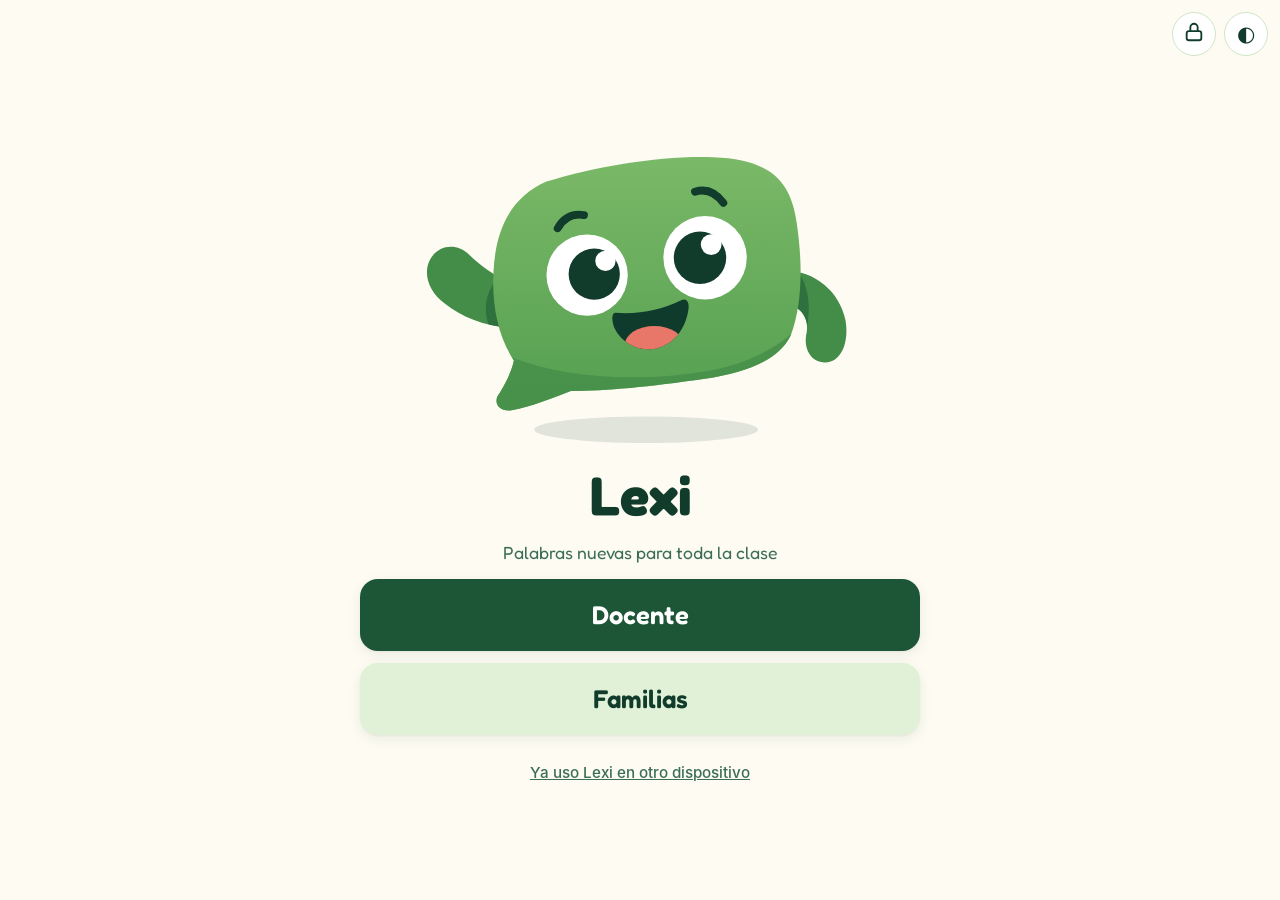
==== index.html @ 1eb3067a "Fichas de las semanas 23 y 24 de 1.º y sus peticiones de imágenes Co-Authored-By: Claude Opus 5.5 <n" ====
<!DOCTYPE html>
<html lang="es" data-theme="light">
<head>
<meta charset="utf-8">
<meta name="viewport" content="width=device-width, initial-scale=1, viewport-fit=cover">
<title>Lexi: vocabulario</title>
<meta name="description" content="Palabras nuevas para la clase, con Lexi.">
<meta name="theme-color" content="#FDFBF2">
<link rel="manifest" href="manifest.webmanifest">
<meta name="mobile-web-app-capable" content="yes">
<meta name="apple-mobile-web-app-capable" content="yes">
<link rel="icon" href="icons/favicon-48.png">
<link rel="apple-touch-icon" href="icons/apple-touch-icon.png">
<style>@font-face{font-family:'Fredoka';src:url(fonts/fredoka.woff) format('woff');font-weight:400 700;font-display:swap}
@font-face{font-family:'Fredoka';src:url(fonts/fredoka-ext.woff) format('woff');font-weight:400 600;font-display:swap;unicode-range:U+0131,U+0152-0153,U+2122,U+2212}
@font-face{font-family:'Inter';src:url(fonts/inter-400.woff) format('woff');font-weight:400;font-display:swap}
@font-face{font-family:'Inter';src:url(fonts/inter-500.woff) format('woff');font-weight:500;font-display:swap}
@font-face{font-family:'Inter';src:url(fonts/inter-600.woff) format('woff');font-weight:600 700;font-display:swap}

/* ================= Colores: ÚNICO sitio (verdes de Lexi, diseño de Iván 17-11-2026) ================= */
:root{
  --bg:#FDFBF2;--card:#fff;--soft:#E1F1D7;--bd:#CFE5C6;--bd2:#B3D4A8;--tx:#113C2C;--mu:#3C6E55;
  --ac:#1D5637;--acx:#16472D;--acs:#D3EBC8;--aci:#1D5637;--on:#fff;--hero1:#1D5637;--hero2:#2E7A47;--onhero:#fff;
  --ok:#15803D;--okbg:#DCFCE7;--no:#DC2626;--nobg:#FEE2E2;
  --md:linear-gradient(135deg,#7C3AED,#14B8A6);
  --fd:'Fredoka',system-ui,sans-serif;--fi:'Inter',system-ui,-apple-system,'Segoe UI',Roboto,sans-serif;
  --sh:0 1px 2px rgba(17,60,44,.05),0 4px 14px rgba(17,60,44,.07);
  --lexi-sombra:rgba(26,50,35,.14);
  --m0:#57A052;--m1:#67AD5A;--m2:#7AB968;--m3:#2A693B;--mbr:#438D49;--mojo:#113C2C;--mboca:#0F3B2C;--mlengua:#E8776A;
  --lx-hoja:#5FA757;--lx-prof:#1D5637;--lx-claro:#A9D69A;--lx-flor:#E8776A;--lx-tinta:#113C2C;--lx-blanco:#fff;
  --jar-cielo1:#BFE3F0;--jar-cielo2:#EAF6EF;--jar-sol:#F6C453;--jar-nube:#fff;--jar-col1:#A8D58B;--jar-col2:#86C46B;--jar-pasto:#6FB35A;--jar-pastilla:rgba(255,255,255,.9);--jar-pastilla-tx:#113C2C;
}
:root[data-theme="dark"]{
  --bg:#0F1E16;--card:#172A1F;--soft:#21382A;--bd:#2C4736;--bd2:#3D5F49;--tx:#E6F4E4;--mu:#A3C4AD;
  --ac:#8FCB80;--acx:#73B762;--acs:rgba(115,183,98,.22);--aci:#A9D69A;--on:#0F2A1D;--hero1:#8FCB80;--hero2:#A9D69A;--onhero:#0F2A1D;
  --ok:#4ADE80;--okbg:rgba(74,222,128,.15);--no:#F87171;--nobg:rgba(248,113,113,.15);
  --sh:0 1px 2px rgba(0,0,0,.3),0 4px 14px rgba(0,0,0,.3);
  --lexi-sombra:rgba(0,0,0,.35);
  --lx-prof:#4E9E55;--lx-tinta:#A9D69A;
  --jar-cielo1:#0B1A2C;--jar-cielo2:#173A33;--jar-sol:#E6F4E4;--jar-nube:rgba(255,255,255,.1);--jar-col1:#2B5A3C;--jar-col2:#24503A;--jar-pasto:#1B3F2C;--jar-pastilla:rgba(15,30,22,.82);--jar-pastilla-tx:#E6F4E4;
}

*{box-sizing:border-box}
html,body{margin:0;min-height:100%;background:var(--bg);color:var(--tx)}
body{font-family:var(--fi);-webkit-text-size-adjust:100%}
.infantil{font-family:var(--fd)}
#app{min-height:100vh;min-height:100dvh;display:flex;flex-direction:column;align-items:center;gap:18px;padding:72px 20px 28px}
.inicio,.pantalla{margin-block:auto}
.inicio{width:100%;max-width:560px;display:flex;flex-direction:column;align-items:center;gap:16px;text-align:center}
.inicio h1{font:700 clamp(2.2rem,8vw,3.4rem)/1.1 var(--fd);margin:0}
.inicio p{margin:0;color:var(--mu);font-size:1.1rem}
.btn{min-height:56px;min-width:44px;padding:12px 28px;border:0;border-radius:18px;background:var(--ac);color:var(--on);font:600 1.3rem var(--fd);cursor:pointer;box-shadow:var(--sh)}
.btn:active{background:var(--acx)}
.btn.sec{background:var(--soft);color:var(--tx)}
.top{position:fixed;top:12px;left:12px;right:12px;display:flex;justify-content:space-between;pointer-events:none;z-index:5}
.top .tema{pointer-events:auto}
.tema{min-width:44px;min-height:44px;border-radius:50%;border:1px solid var(--bd);background:var(--card);color:var(--tx);font-size:1.3rem;cursor:pointer}
:focus-visible{outline:3px solid var(--aci);outline-offset:2px}

.escala{display:block;width:100%;height:auto}
.escala-fila{display:grid;grid-template-columns:repeat(4,minmax(0,1fr));gap:10px;align-items:end;width:100%;max-width:520px}
.escala-fila{margin:10px auto 18px}
.escala-fila figure{margin:0;min-width:0;text-align:center}
.escala-fila figure .escala{max-width:120px;margin:0 auto}
.escala-fila figcaption{font:500 clamp(.8rem,2.6vw,1.1rem)/1.15 var(--fd);margin-top:6px;overflow-wrap:anywhere}

.opciones{display:grid;gap:12px;width:100%}
.btn.grande{width:100%;min-height:72px;font-size:1.6rem}
.pantalla{width:100%;max-width:560px;display:flex;flex-direction:column;gap:14px;text-align:center}
.h-pant{font:700 clamp(1.8rem,6vw,2.6rem)/1.1 var(--fd);margin:0}
.h-sec{font:600 1.3rem var(--fd);margin:0}
.mu{color:var(--mu);margin:0}.pq{font-size:.95rem}
.quien{display:grid;gap:10px}
.qa{display:flex;align-items:center;gap:12px;width:100%;min-height:64px;padding:10px 16px;border-radius:18px;border:2px solid var(--bd);background:var(--card);color:var(--tx);font:600 1.3rem var(--fd);text-align:left;cursor:pointer}
.qa.on{border-color:var(--aci)}
.av{display:inline-grid;place-items:center;width:44px;height:44px;border-radius:50%;font-size:1.6rem;flex:none}
.casa-cab{display:flex;align-items:center;justify-content:center;gap:12px}
.nuevo{display:flex;flex-direction:column;gap:12px;padding:16px;border-radius:18px;background:var(--card);border:1px solid var(--bd);box-shadow:var(--sh)}
.campo{width:100%;min-height:56px;padding:10px 16px;border-radius:14px;border:2px solid var(--bd2);background:var(--bg);color:var(--tx);font:500 1.2rem var(--fd)}
.animales{display:grid;grid-template-columns:repeat(auto-fill,minmax(52px,1fr));gap:8px}
.animales button{min-height:52px;border-radius:14px;border:0;font-size:1.8rem;cursor:pointer}
.animales button.on{outline:4px solid var(--tx);outline-offset:1px}
.error{color:var(--no);font:500 1rem var(--fi);margin:0;min-height:1.2em}

.dcha{display:flex;gap:8px;pointer-events:none}.dcha .tema{pointer-events:auto}
.pill-md{pointer-events:auto;display:inline-flex;align-items:center;gap:8px;min-height:44px;padding:8px 18px;border-radius:22px;background:var(--md);color:#fff;font:600 1.05rem var(--fd);border:0}
.pill-md.salir{cursor:pointer}
.toast{position:fixed;left:50%;bottom:24px;transform:translateX(-50%);background:var(--tx);color:var(--bg);padding:12px 20px;border-radius:14px;font:500 1rem var(--fi);z-index:20;box-shadow:var(--sh)}
.tutor{font-family:var(--fi);text-align:left}
.h-t{font:600 1.7rem/1.2 var(--fi);margin:0}.h-s{font:600 1rem var(--fi);margin:8px 0 0;color:var(--mu)}
.lista{display:flex;flex-direction:column;gap:8px}
.fila-t{display:flex;align-items:center;gap:12px;width:100%;min-height:56px;padding:10px 14px;border-radius:14px;border:1px solid var(--bd);background:var(--card);color:var(--tx);font:500 1rem var(--fi);text-align:left;cursor:pointer;position:relative}
.fila-t .tx2{flex:1;display:flex;flex-direction:column}.fila-t small{color:var(--mu);font-size:.85rem}
.fila-t input[type=file]{position:absolute;inset:0;width:100%;height:100%;opacity:0;cursor:pointer}
.tarjeta{display:flex;flex-direction:column;gap:12px;padding:16px;border-radius:16px;background:var(--card);border:1px solid var(--bd);box-shadow:var(--sh)}
.tutor .tarjeta p{margin:0}
.aviso{margin:0;padding:12px 14px;border-radius:12px;background:var(--nobg);color:var(--no)}
.dos{display:grid;grid-template-columns:1fr 1fr;gap:10px}
.btn.peligro{background:var(--no);color:#fff}.btn.peligro.sec{background:var(--nobg);color:var(--no)}
.btn.peligro{font-family:var(--fi);font-size:1.05rem}
.pinw{align-items:center;text-align:center}.pinw h2{margin:0;font:600 1.4rem var(--fi)}.pinw .lk{color:var(--aci)}
.pd{display:flex;gap:14px;justify-content:center;margin:6px 0}.pd i{width:18px;height:18px;border-radius:50%;border:2px solid var(--bd2)}.pd i.f{background:var(--aci);border-color:var(--aci)}
.pd.mal{animation:sacude .35s}@keyframes sacude{25%{transform:translateX(-8px)}75%{transform:translateX(8px)}}
.pk{display:grid;grid-template-columns:repeat(3,72px);gap:10px;justify-content:center}.pk button{min-height:64px;border-radius:50%;border:1px solid var(--bd);background:var(--soft);color:var(--tx);font:600 1.5rem var(--fi);cursor:pointer;display:grid;place-items:center}
@media (prefers-reduced-motion:reduce){.pd.mal{animation:none}}
.tutor .btn{font-family:var(--fi);font-size:1.05rem}

/* ===== Palabras de la semana y presentación ===== */
.pantalla.ancha{max-width:1100px}
.palabras{display:grid;grid-template-columns:repeat(auto-fill,minmax(160px,1fr));gap:12px}
.pal{display:flex;flex-direction:column;gap:8px;padding:8px;border-radius:18px;border:2px solid var(--bd);background:var(--card);color:var(--tx);cursor:pointer;text-align:left;box-shadow:var(--sh)}
.pal:active{border-color:var(--aci)}
.pal img{display:block;width:100%;aspect-ratio:4/3;object-fit:cover;border-radius:12px;background:var(--soft)}
.pal-pie{display:flex;flex-wrap:wrap;align-items:center;justify-content:space-between;gap:4px 8px;padding:0 4px 2px}
.pal-n{font:600 clamp(1.3rem,4.5vw,1.8rem)/1.1 var(--fd);overflow-wrap:normal}
.pal .escala{width:44px;flex:none}
.pres{gap:18px}
.rotulo{margin:0;align-self:center;padding:6px 18px;border-radius:20px;background:var(--soft);color:var(--mu);font:600 1.05rem var(--fd)}
.cuerpo{display:flex;flex-direction:column;align-items:center;justify-content:center;gap:14px;min-height:38vh}
.gr{margin:0;font:500 clamp(1.5rem,4vw,2.8rem)/1.3 var(--fd)}
.gr-p{font-size:1.2rem}
.nota-g{font:500 1rem var(--fi);color:var(--mu);margin:0;text-align:center}
.pal-ch{margin:0;font:700 clamp(1.3rem,3vw,2rem) var(--fd);color:var(--aci)}
.palabra-g{margin:0;font:700 clamp(3.5rem,16vw,9rem)/1 var(--fd);overflow-wrap:anywhere}
.silabas{margin:0;display:flex;flex-wrap:wrap;justify-content:center;align-items:center;gap:6px}
.sil{display:inline-block;padding:.1em .4em;border-radius:.35em;background:var(--soft);font:700 clamp(2.4rem,11vw,6rem)/1.1 var(--fd)}
.pt{font:700 clamp(2rem,9vw,5rem) var(--fd);color:var(--ac);font-style:normal}
.escena{display:grid;gap:14px;width:100%;justify-items:center}
.esc-img{display:block;width:100%;max-width:720px;aspect-ratio:4/3;object-fit:cover;border-radius:18px;background:var(--soft);box-shadow:var(--sh)}
@media (min-width:760px) and (orientation:landscape){.escena{grid-template-columns:1.1fr 1fr;align-items:center;text-align:left}}
.fin-esc{display:flex;align-items:center;gap:10px;font:600 1.4rem var(--fd)}.fin-esc .escala{width:72px}
.pts{display:flex;justify-content:center;gap:8px}
.pts i{width:12px;height:12px;border-radius:50%;border:2px solid var(--bd2)}
.pts i.hecho{background:var(--acs);border-color:var(--acs)}.pts i.on{background:var(--ac);border-color:var(--ac);transform:scale(1.25)}
.nav{display:grid;grid-template-columns:minmax(128px,1fr) 2fr;gap:12px}.nav .btn{white-space:nowrap}
.nav .btn{min-height:68px;font-size:1.5rem}
.nav .saltar{grid-column:1/-1}
/* Pizarra digital y pantallas apaisadas: la presentación ocupa toda la pantalla */
@media (orientation:landscape) and (min-width:900px){
  #app:has(.pres){padding:16px 24px 18px}
  .pantalla.pres{max-width:none;width:100%;min-height:calc(100dvh - 34px);margin-block:0;gap:min(2.2vh,18px)}
  .pres .rotulo{font-size:clamp(1.05rem,1.6vw,1.6rem);padding:.3em 1em}
  .pres .cuerpo{flex:1;min-height:0}
  .pres .escena{grid-template-columns:auto minmax(0,1fr);gap:3vw;align-items:center;justify-items:start;width:100%}
  .pres .esc-img{width:auto;max-width:56vw;height:calc(100dvh - 250px);max-height:none;justify-self:end}
  .pres .gr{font-size:clamp(1.6rem,min(3.4vw,6.2vh),4.6rem)}
  .pres .pal-ch{font-size:clamp(1.6rem,min(3vw,5.5vh),3.6rem)}
  .pres .palabra-g{font-size:clamp(3.5rem,min(13vw,26vh),14rem)}
  .pres .sil{font-size:clamp(2.4rem,min(9vw,20vh),10rem)}
  .pres .pt{font-size:clamp(2rem,min(7vw,15vh),8rem)}
  .pres .gr-p,.pres .fin-esc{font-size:clamp(1.2rem,min(2vw,3.6vh),2.2rem)}
  .pres .pts i{width:14px;height:14px}
  .pres .nav{grid-template-columns:1fr 1fr 2fr;width:min(1200px,100%);align-self:center}
  .pres .nav .saltar{grid-column:2;grid-row:1}
  .pres .nav .btn:last-child:not(.saltar),.pres .nav>.btn:not(.sec){grid-column:3;grid-row:1}
  .pres .nav>:first-child{grid-column:1;grid-row:1}
  .pres .nav .btn{min-height:min(80px,10vh);font-size:clamp(1.3rem,1.8vw,2rem)}
}
.top .izq{display:flex;gap:8px;pointer-events:none}.top .izq .tema{pointer-events:auto}

/* ===== Jugamos ===== */
.vals{display:grid;grid-template-columns:repeat(3,1fr);gap:10px}.vals .btn{min-height:68px;padding:10px 6px;font-size:clamp(1.05rem,4vw,1.5rem)}
.veredicto{display:flex;flex-direction:column;align-items:center;gap:4px;padding:12px 20px;border-radius:16px;font:500 clamp(1.2rem,3vw,1.8rem)/1.3 var(--fd);text-align:center}
.veredicto b{font-weight:700}.veredicto.si{background:var(--okbg);color:var(--ok)}.veredicto.no{background:var(--nobg);color:var(--no)}
.opcs{display:grid;grid-template-columns:repeat(3,1fr);gap:10px;width:100%;max-width:720px}
.opc{display:flex;flex-direction:column;align-items:center;gap:6px;padding:12px 6px;border-radius:16px;border:3px solid var(--bd);background:var(--card);font:700 clamp(1.2rem,4.5vw,2rem) var(--fd);overflow-wrap:anywhere}
.opc i{font-style:normal;display:grid;place-items:center;width:44px;height:44px;border-radius:50%;background:var(--soft);color:var(--mu);font-size:1.4rem}
.opc.on{border-color:var(--ok);background:var(--okbg);color:var(--ok)}

/* Hoja para las familias (paso 5.2): en pantalla se ve como el papel; al imprimir solo sale la hoja, en blanco y negro */
.hoja{background:#fff;color:#000;border:1px solid var(--bd);border-radius:12px;padding:20px;font:400 1rem/1.35 var(--fi)}
.hoja h2{font:600 1.5rem var(--fi);margin:0 0 6px}.hoja h3{font:600 1.15rem var(--fi);margin:0}.hoja p{margin:2px 0}
.hoja-lista,.hoja ol{margin:10px 0;padding:0}.hoja-lista{list-style:none;display:grid;gap:8px}.hoja ol{padding-left:22px}
.hoja-pal{display:flex;gap:10px;align-items:flex-start;break-inside:avoid;border-bottom:1px solid #ccc;padding-bottom:6px}
.hoja-pal img{width:72px;height:54px;object-fit:cover;border-radius:6px;flex:none}
.hoja-ideas{margin-top:8px!important}
@media print{body{background:#fff!important}.top,.hoja-ctl,.toast,#toast{display:none!important}
.pantalla{padding:0!important;max-width:none!important}.hoja{border:0;padding:0;font-size:10.5pt}@page{size:A4;margin:14mm}}

/* Tarjetas para imprimir (paso 5.1): fondo blanco, sin colores del tema, legibles en blanco y negro */
.tj-hoja{background:#fff;color:#000;border:1px solid #bbb;border-radius:10px;margin:10px 0;padding:14px;font-family:var(--fi)}
.tj-g .tj-hoja{display:flex;flex-direction:column;align-items:center;gap:8px;text-align:center}
.tj-g .tj-img img{max-width:100%;max-height:50vh;border-radius:10px}.tj-g h2{font:700 clamp(2.4rem,9vw,5rem) var(--fd);margin:0}.tj-g p{margin:0;font-size:.95rem;max-width:34em}
.tj-p .tj-hoja{display:grid;grid-template-columns:repeat(3,1fr);gap:10px}
.tj-p figure{margin:0;border:1px dashed #888;border-radius:8px;padding:8px;text-align:center}.tj-p figure img{width:100%;aspect-ratio:4/3;object-fit:cover;border-radius:6px}
.tj-p figcaption{font:700 1.3rem var(--fd);margin-top:4px}
@media print{.tj-hoja{border:0;border-radius:0;margin:0;padding:0;break-after:page}.tj-hoja:last-child{break-after:auto}
.tj-g{page:tgrande}.tj-p{page:tpeq}@page tgrande{size:A4 landscape;margin:10mm}@page tpeq{size:A4 portrait;margin:10mm}
.tj-g .tj-hoja{min-height:185mm;justify-content:center}.tj-g .tj-img img{max-height:105mm}.tj-g h2{font-size:64pt}.tj-g p{font-size:12pt}
.tj-p .tj-hoja{gap:6mm}.tj-p figure{border:1px dashed #000}.tj-p figcaption{font-size:20pt}}
/* «La hemos encontrado» (paso 5.5): chispa de la tarjeta del muro y botones con dibujo */
.pal{position:relative}
.chispa{position:absolute;top:14px;right:14px;display:inline-flex;align-items:center;gap:3px;padding:4px 10px 4px 6px;border-radius:999px;background:var(--card);color:var(--ac);border:2px solid var(--ac);font:700 1rem var(--fd);box-shadow:var(--sh)}
.enc-btn{display:flex;align-items:center;justify-content:center;gap:14px;margin-top:12px}
/* Explorar (paso 5.7): parejas en grande */
.parejas{display:grid;gap:10px}.pareja-mini{align-items:center;text-align:center}.pareja-mini .pal-n{font:700 1.4rem var(--fd)}
.pareja{display:grid;grid-template-columns:1fr 1fr;gap:12px}.pareja figure{margin:0;text-align:center}.pareja img{width:100%;aspect-ratio:4/3;object-fit:cover;border-radius:14px}.pareja .palabra-g{font-size:clamp(1.6rem,6vw,3rem)}
/* Cuenta de Google (52-cuenta.js): botón con el logo y enlace discreto del inicio */
.btn.ggl{display:flex;align-items:center;justify-content:center;gap:10px;font-family:var(--fi);font-size:1.05rem;background:var(--soft);color:var(--tx)}
.btn.ggl:disabled,.btn:disabled{opacity:.6;cursor:default}
.enlace{min-height:44px;min-width:44px;padding:8px 14px;border:0;background:none;color:var(--mu);font:500 .95rem var(--fi);text-decoration:underline;cursor:pointer}
.tutor .tarjeta .casa-cab{justify-content:flex-start}

/* Paso 6.4 · pantalla «Juntar tus datos» (PV3) */
.lista-lado{margin:0;padding-left:20px;display:grid;gap:6px}

/* ===== Casa del perfil: mismo esquema que Calculi y Lectori (cabecera, saludo, tarjetas, zona del tutor) ===== */
#app[data-sc="casa"]{padding-top:calc(12px + env(safe-area-inset-top))}
.casa{width:100%;max-width:640px;display:flex;flex-direction:column;gap:14px;margin:0 auto auto}
.casa button{font:inherit;color:inherit;cursor:pointer;-webkit-tap-highlight-color:transparent}
.hd.casa-cab{display:flex;align-items:center;justify-content:space-between;gap:10px;min-height:48px}
.brand{display:flex;align-items:center;gap:10px;min-width:0}
.brand .logo{width:42px;height:42px;border-radius:12px;display:block}
.wm{font:600 clamp(1.5rem,6.4vw,1.8rem)/1 var(--fd);color:var(--ac)}
.hr{display:flex;gap:8px;align-items:center}
.rnd{width:48px;height:48px;border-radius:50%;border:2px solid var(--bd);background:var(--card);display:grid;place-items:center;padding:0}
.av-bt{border:0;background:none;padding:0;border-radius:50%;min-width:48px;min-height:48px;display:grid;place-items:center}
.av-bt .av{width:52px;height:52px;font-size:1.8rem;box-shadow:0 0 0 3px var(--bd)}
.greet{display:flex;align-items:center;justify-content:center;gap:14px;margin:6px 0 4px}
.greet .mas{flex:none}
.greet .hi{font:600 clamp(1.7rem,7vw,2.2rem)/1.1 var(--fd);margin:0}
.greet p{margin:4px 0 0;color:var(--mu);font-size:1.15rem}
.home-grid{display:flex;flex-direction:column;gap:12px}
.lc{display:flex;align-items:center;gap:16px;width:100%;min-height:88px;text-align:left;padding:14px 16px;border-radius:26px;border:2px solid var(--bd);background:var(--card);box-shadow:var(--sh);transition:transform .08s}
.lc .ico{width:60px;height:60px;border-radius:18px;background:var(--acs);color:var(--aci);display:grid;place-items:center;flex:none}
.lc{text-wrap:balance;font-weight:500!important;font-size:1.45rem!important;line-height:1.15!important}
.lc.hero{min-height:112px;background:linear-gradient(135deg,var(--hero1),var(--hero2));border-color:transparent;color:var(--onhero)}
.lc.hero .ico{width:72px;height:72px;background:rgba(255,255,255,.16);color:var(--onhero)}
:root[data-theme="dark"] .lc.hero .ico{background:rgba(15,42,29,.12)}
.lc.hero{font-size:1.9rem!important;font-weight:600!important}
.duo{display:grid;grid-template-columns:repeat(auto-fit,minmax(0,1fr));gap:12px}
.hc{display:flex;align-items:center;justify-content:center;gap:10px;min-height:72px;padding:12px;border-radius:22px;border:2px solid var(--bd);background:var(--card);box-shadow:var(--sh);font-size:1.2rem!important;text-align:center}
.hc svg{color:var(--aci);flex:none}
.crece{padding:4px 12px 0;border-radius:22px;background:var(--card);border:2px solid var(--bd)}
.crece .escala-fila{margin:6px auto 10px}
.tzb{display:flex;align-items:center;justify-content:center;gap:8px;min-height:60px;padding:14px;border-radius:24px;border:2px dashed var(--bd2);background:none;color:var(--mu)!important;font-size:1.15rem!important}
.lc:active,.hc:active,.rnd:active,.tzb:active{transform:scale(.97)}
@media (min-width:700px){.home-grid{display:grid;grid-template-columns:1fr 1fr}.home-grid .lc.hero{grid-column:1/-1}}
@media (min-width:700px) and (min-height:900px) and (orientation:portrait){.casa{max-width:760px;gap:20px}.greet .hi{font-size:2.6rem}.greet p{font-size:1.35rem}.lc{font-size:1.6rem!important}.lc.hero{font-size:2.2rem!important}}
@media (orientation:landscape) and (min-width:820px){.casa{max-width:900px}.greet .hi{font-size:2.4rem}.greet p{font-size:1.25rem}}

/* Nuestros jardines (docs/jardines.md): una escena de jardín con las macetas en filas sobre el césped; aviso del cierre */
.jar-rejilla{position:relative;width:100%;max-width:640px;margin:0 auto;padding:0 0 18px;border-radius:26px;overflow:hidden;border:2px solid var(--bd);
  background:radial-gradient(rgba(255,255,255,.34) 2px,transparent 3px) 0 0/58px 58px,radial-gradient(rgba(255,255,255,.22) 1.6px,transparent 2.6px) 29px 22px/74px 66px,linear-gradient(var(--jar-col2),var(--jar-pasto))}
.jar-cielo{display:block;width:100%;height:auto;margin-bottom:6px}
.jar-fila{display:flex;justify-content:center;gap:4px;padding:0 6px;margin-top:-22px}
.jar-fila:first-of-type{margin-top:-6px}
.jar-card{flex:0 0 calc((100% - 12px) / var(--jar-n));min-width:0;display:flex;flex-direction:column;align-items:center;gap:0;padding:0;border:0;background:none;box-shadow:none;font:inherit;color:inherit}
button.jar-card{cursor:pointer}
button.jar-card:active .jar-foto{transform:scale(.96)}
.jar-foto{position:relative;display:block;width:100%;aspect-ratio:.62}
.jar-foto img,.jar-foto svg{position:absolute;inset:0;display:block;width:100%;height:100%;object-fit:contain;transition:transform .2s}
.jar-foto svg.escala{top:auto;height:auto;aspect-ratio:1/1}
.jar-rejilla .jar-foto::before{content:"";position:absolute;left:12%;right:12%;bottom:0;height:3.4%;border-radius:50%;background:rgba(10,40,20,.22)}
.jar-n{margin-top:3px;max-width:100%;padding:3px 10px;border-radius:99px;background:var(--jar-pastilla);color:var(--jar-pastilla-tx);font:500 clamp(.85rem,3.4vw,1.15rem)/1.15 var(--fd);overflow:hidden;text-overflow:ellipsis;white-space:nowrap}
.jar-card.hueco .jar-n{background:none}
.jar-card.crece .jar-n{outline:2px solid var(--jar-sol);outline-offset:1px}
.jar-card.sel .jar-foto img,.jar-card.sel .jar-foto svg{transform:translateY(-6px) scale(1.06)}
.jar-card.sel .jar-n{background:var(--jar-sol);color:#113C2C}
.jar-hueco rect,.jar-hueco path{fill:rgba(255,255,255,.22);stroke:rgba(255,255,255,.85);stroke-width:9;stroke-dasharray:22 16;stroke-linejoin:round}
.jar-hueco text{font:600 96px var(--fd);fill:rgba(255,255,255,.95);stroke:none}
.jar-det{text-align:center}
@media (orientation:landscape) and (min-width:820px){.jar-rejilla{max-width:760px}.jar-macetas{display:grid;grid-template-columns:repeat(5,minmax(0,1fr));gap:0 4px;padding:0 10px}.jar-fila{display:contents}.jar-card{margin-top:-12px}}
.jar-aviso{display:flex;flex-direction:column;align-items:center;gap:6px;margin-top:12px}
.jar-aviso .jar-foto{max-width:150px}
.jar-aviso .jar-foto::before{content:"";position:absolute;left:12%;right:12%;bottom:0;height:3.4%;border-radius:50%;background:rgba(10,40,20,.16)}
.nav .btn.largo{white-space:normal;font-size:1.2rem;line-height:1.1}
@media (min-width:700px){.nav .btn.largo{font-size:inherit}}

/* Lexi · mascota en vectores (14-mascota.js), con el mismo movimiento que Calculi */
.lexi-mascota{width:100%;max-width:440px;display:grid;place-items:center}
.lexi-mascota .mas{width:100%;height:auto}
.mas{overflow:visible;color:var(--tx)}
.mas .cuerpo{animation:lexi-flota 3.4s ease-in-out infinite alternate;transform-origin:50% 90%;transform-box:fill-box}
.mas .sombra{animation:lexi-sombra 3.4s ease-in-out infinite alternate;transform-origin:50% 50%;transform-box:fill-box}
.mas .ojo{animation:lexi-parpadea 5.2s infinite;transform-origin:50% 50%;transform-box:fill-box}
.mas .brazo-i{animation:lexi-saluda 1.6s ease-in-out infinite alternate;transform-origin:42px 78px}
.mas.quieta *{animation:none!important}
@keyframes lexi-flota{from{transform:translateY(0) rotate(-1.5deg)}to{transform:translateY(-6px) rotate(1.5deg)}}
@keyframes lexi-sombra{from{transform:scaleX(1);opacity:.14}to{transform:scaleX(.85);opacity:.08}}
@keyframes lexi-parpadea{0%,91%,100%{transform:scaleY(1)}94%{transform:scaleY(.08)}}
@keyframes lexi-saluda{from{transform:rotate(-6deg)}to{transform:rotate(12deg)}}
@media (prefers-reduced-motion:reduce){.mas *{animation:none!important}}
</style>
</head>
<body>
<div id="app"></div>
<script>/* ---- js/00-util.js ---- */
'use strict';
/* ===== Utilidades comunes ===== */
const $ = s => document.querySelector(s);
const esc = s => String(s ?? '').replace(/[&<>"']/g, c => ({'&':'&amp;','<':'&lt;','>':'&gt;','"':'&quot;',"'":'&#39;'}[c]));
/* Día = fecha LOCAL del dispositivo (AAAA-MM-DD), no la de UTC: a las 00:30 en Madrid ya es el día siguiente. `f` solo sirve para probar. */
const hoy = (f = new Date()) => f.getFullYear() + '-' + String(f.getMonth() + 1).padStart(2, '0') + '-' + String(f.getDate()).padStart(2, '0');
/* Almacén propio: todas las claves con prefijo «lexi.» (se comparte dominio con otras apps) */
const LS = {
  get(k, d) { try { const v = localStorage.getItem('lexi.' + k); return v == null ? d : JSON.parse(v); } catch (e) { return d; } },
  set(k, v) { try { localStorage.setItem('lexi.' + k, JSON.stringify(v)); return true; } catch (e) { return false; } }
};
const nid = () => Math.random().toString(36).slice(2, 10) + Date.now().toString(36).slice(-4);

/* ---- js/05-palabras.js ---- */
'use strict';
/* ===== Fichas de palabras: cada archivo de src/js/palabras/ llama a PALABRA({...}) ===== */
const PALABRAS = [];
const PALABRA = p => { PALABRAS.push(p); };
const palabraPorId = id => PALABRAS.find(p => p.id === id);

/* ---- js/10-tema.js ---- */
/* Tema claro/oscuro (clave lexi.th) */
const TEMA = {
  aplicar(t) { document.documentElement.dataset.theme = t; const m = document.querySelector('meta[name=theme-color]'); if (m) m.content = t === 'dark' ? '#0F1E16' : '#FDFBF2'; },
  inicial() { const g = LS.get('th', null); return g || (matchMedia('(prefers-color-scheme: dark)').matches ? 'dark' : 'light'); },
  alternar() { const t = document.documentElement.dataset.theme === 'dark' ? 'light' : 'dark'; LS.set('th', t); this.aplicar(t); }
};

/* ---- js/12-iconos.js ---- */
/* Iconos de línea (mismo estilo que Calculi, Lectori y Barri) */
const ICP = {
  lock: '<rect x="4" y="11" width="16" height="10" rx="2.5"/><path d="M8 11V7a4 4 0 0 1 8 0v4"/>',
  download: '<path d="M12 4v11M7 10l5 5 5-5M4 20h16"/>',
  upload: '<path d="M12 16V5M7 10l5-5 5 5M4 20h16"/>',
  trash: '<path d="M4 7h16M10 11v6M14 11v6M6 7l1 13h10l1-13M9 7V4h6v3"/>',
  edit: '<path d="M4 20h4L19 9l-4-4L4 16z"/><path d="M14 6l4 4"/>',
  grad: '<path d="M22 10 12 5 2 10l10 5 10-5z"/><path d="M6 12v5c3 2 9 2 12 0v-5"/>',
  key: '<circle cx="8" cy="15" r="4"/><path d="M11 12l9-9M16 7l3 3"/>',
  chev: '<path d="M9 5l7 7-7 7"/>',
  expand: '<path d="M4 9V4h5M20 9V4h-5M4 15v5h5M20 15v5h-5"/>',
  contract: '<path d="M9 4v5H4M15 4v5h5M9 20v-5H4M15 20v-5h5"/>',
  backspace: '<path d="M21 5H9l-6 7 6 7h12z"/><path d="M17 9l-5 6M12 9l5 6"/>',
  ear: '<path d="M7 10a5 5 0 0 1 10 0c0 3.5-3.5 4-3.5 7.5a2.5 2.5 0 0 1-5 0"/><path d="M10.5 10a1.5 1.5 0 0 1 3 0c0 1.3-1.4 1.6-1.4 2.8"/>',
  eye: '<path d="M2 12s4-7 10-7 10 7 10 7-4 7-10 7S2 12 2 12z"/><circle cx="12" cy="12" r="3"/>',
  mouth: '<path d="M3 12c3-4 15-4 18 0-3 4-15 4-18 0z"/><path d="M3 12h18"/>',
  sun: '<circle cx="12" cy="12" r="4"/><path d="M12 2v2M12 20v2M4.9 4.9l1.4 1.4M17.7 17.7l1.4 1.4M2 12h2M20 12h2M4.9 19.1l1.4-1.4M17.7 6.3l1.4-1.4"/>',
  moon: '<path d="M20 14.5A8 8 0 0 1 9.5 4a8 8 0 1 0 10.5 10.5z"/>',
  play: '<path d="M7 4.5v15l12-7.5z" fill="currentColor"/>',
  book: '<path d="M4 5.5A2.5 2.5 0 0 1 6.5 3H20v15H6.5A2.5 2.5 0 0 0 4 20.5z"/><path d="M4 20.5A2.5 2.5 0 0 0 6.5 23H20v-5"/>',
  sprout: '<path d="M12 21v-9"/><path d="M12 12C12 7 8.5 5 4 5c0 4.5 3 7 8 7z"/><path d="M12 14c0-4 3-6.5 8-6.5 0 4-3 6.5-8 6.5z"/>',
  flower: '<circle cx="12" cy="12" r="3"/><path d="M12 9a3 3 0 1 1 0-6 3 3 0 0 1 0 6zM12 15a3 3 0 1 1 0 6 3 3 0 0 1 0-6zM9 12a3 3 0 1 1-6 0 3 3 0 0 1 6 0zM15 12a3 3 0 1 1 6 0 3 3 0 0 1-6 0z"/>',
  compass: '<circle cx="12" cy="12" r="9.5"/><path d="M15.5 8.5l-2 5-5 2 2-5z"/>',
  users: '<circle cx="9" cy="8" r="3.5"/><path d="M2.5 20c.5-3.5 3.2-5.5 6.5-5.5s6 2 6.5 5.5"/><path d="M16 4.6a3.5 3.5 0 0 1 0 6.8M18 14.8c2 .7 3.2 2.5 3.5 5.2"/>',
  spark: '<path d="M12 3l2 6 6 2-6 2-2 6-2-6-6-2 6-2z"/>'
};
const ico = (n, s = 22) => `<svg width="${s}" height="${s}" viewBox="0 0 24 24" fill="none" stroke="currentColor" stroke-width="2" stroke-linecap="round" stroke-linejoin="round" aria-hidden="true">${ICP[n] || ''}</svg>`;
function toast(m) { const t = document.createElement('div'); t.className = 'toast'; t.setAttribute('role', 'status'); t.textContent = m; document.body.appendChild(t); setTimeout(() => t.remove(), 2600); }

/* ---- js/14-mascota.js ---- */
/* ===== Mascota de Lexi: un bocadillo de palabras (diseño de Iván, 17-11-2026) =====
   Dibujada a mano en vectores con formas limpias (círculos y curvas suaves de pocos puntos),
   como las mascotas de Calculi, Lectori y Barri. Flota, parpadea y saluda con el brazo izquierdo;
   el brazo nace dentro del cuerpo, así que al girar nunca se abre un hueco.
   Colores en --m0…--mlengua (estilos.css). */
function mascota(tam = 240, quieta = false) {
  const cuerpo = 'M62 16C88 8 120 3 144 4C170 5 182 14 185 36C188 56 188 76 182 92C176 104 160 110 140 113C112 117 92 119 74 119C66 122 54 127 45 128.5C38 129.5 35.5 124 39 120C42 115 45 109 46 104C38 92 35 76 36 60C37 40 44 24 62 16Z';
  const boca = 'M96 80.5C107 81.5 119 79 128 74.5C131 73 132.4 75.5 131.8 79C130 91 121.5 98.5 112 98.5C102 98.5 95 90.5 94.5 84.5C94.2 82 94.8 80.4 96 80.5Z';
  const ojo = (cx, cy, r, px, py) => `<g class="ojo"><circle cx="${cx}" cy="${cy}" r="${r}" fill="#fff"/>`
    + `<circle cx="${px}" cy="${py}" r="${(r * .63).toFixed(1)}" fill="var(--mojo)"/>`
    + `<circle cx="${px + 5.5}" cy="${py - 6.5}" r="${(r * .25).toFixed(1)}" fill="#fff"/></g>`;
  return `<svg class="mas${quieta ? ' quieta' : ''}" width="${tam}" height="${Math.round(tam * 148 / 216)}" viewBox="0 0 216 148" role="img" aria-label="Lexi, la mascota">
  <defs>
    <linearGradient id="lexi-g" gradientUnits="userSpaceOnUse" x1="0" y1="4" x2="0" y2="120"><stop offset="0" style="stop-color:var(--m2)"/><stop offset="1" style="stop-color:var(--m0)"/></linearGradient>
    <clipPath id="lexi-d"><path d="M180 60C194 60 206 70 209 84C211 95 207 105 199 105C192 105 188 98 190 90C191 84 188 78 180 76Z"/></clipPath><clipPath id="lexi-i"><path d="M54 70C42 66 31 59 24 52C18 46 9 47 5 54C1 61 4 70 12 76C22 84 36 89 54 88Z"/></clipPath><clipPath id="lexi-c"><path d="${cuerpo}"/></clipPath><clipPath id="lexi-b"><path d="${boca}"/></clipPath>
  </defs>
  <ellipse class="sombra" cx="111" cy="138" rx="55" ry="6.5" fill="currentColor" opacity=".12"/>
  <g class="cuerpo">
    <path d="M180 60C194 60 206 70 209 84C211 95 207 105 199 105C192 105 188 98 190 90C191 84 188 78 180 76Z" fill="var(--mbr)"/>
    <path d="M182 57C190 62 193.5 77 189 92L176 92L176 57Z" fill="var(--m3)" opacity=".8" clip-path="url(#lexi-d)"/>
    <g class="brazo-i">
      <path d="M54 70C42 66 31 59 24 52C18 46 9 47 5 54C1 61 4 70 12 76C22 84 36 89 54 88Z" fill="var(--mbr)"/>
      <path d="M39 63C32 69 30.5 79 34 87.5L50 88L50 63Z" fill="var(--m3)" opacity=".8" clip-path="url(#lexi-i)"/>
    </g>
    <path d="${cuerpo}" fill="url(#lexi-g)"/>
    <g clip-path="url(#lexi-c)">
      <path d="M28 94C56 112 102 116 142 109C162 105.5 178 97 192 82L192 140L28 140Z" fill="var(--mbr)" opacity=".75"/>
    </g>
    <path d="M67.5 39Q72 31 80.5 32.5M135 21Q143 18.5 149 26.5" fill="none" stroke="var(--mojo)" stroke-width="3.8" stroke-linecap="round"/>
    ${ojo(82, 62, 20, 85.5, 61.5)}${ojo(140, 53.5, 20.5, 137.5, 53.5)}
    <path d="${boca}" fill="var(--mboca)"/>
    <ellipse cx="115" cy="96.5" rx="14.5" ry="9.5" fill="var(--mlengua)" clip-path="url(#lexi-b)"/>
  </g>
</svg>`;
}

/* ---- js/15-escala.js ---- */
/* Escala de 4 pasos de cada palabra: una planta que crece (decidido por Iván, 16-11-2026; antes, el bocadillo de Lexi).
   1 Nueva = semilla · 2 La conocemos = brote · 3 La entendemos = planta con hojas · 4 La usamos = planta con flor */
const PASOS = ['Nueva', 'La conocemos', 'La entendemos', 'La usamos'];
function hojaSVG(y, s, color, lado) {
  const L = 18 * s;
  return `<path transform="scale(${lado},1)" d="M0 ${y} Q${-L * .5} ${y - L * .8} ${-L} ${y - L * .3} Q${-L * .55} ${y + L * .3} 0 ${y} Z" fill="${color}"/>`;
}
function escalaSVG(paso) {
  const p = Math.max(1, Math.min(4, paso | 0)), k = [.85, .9, .95, 1][p - 1];
  const tallo = y => `<path d="M0 134 V${y}" stroke="var(--lx-prof)" stroke-width="4.5" stroke-linecap="round" fill="none"/>`;
  const par = (y, s, c) => hojaSVG(y, s, c, 1) + hojaSVG(y, s, c, -1);
  const suelo = `<path d="M-26 138 Q-20 130 0 130 Q20 130 26 138 Z" fill="var(--lx-prof)"/>`;
  const planta = [
    `<ellipse cx="0" cy="127" rx="6.5" ry="4.6" fill="var(--lx-tinta)" transform="rotate(-25 0 127)"/><circle cx="-2" cy="125.4" r="1.4" fill="var(--lx-blanco)"/>`,
    tallo(118) + par(118, .8, 'var(--lx-hoja)'),
    tallo(98) + par(120, 1.05, 'var(--lx-hoja)') + par(108, .9, 'var(--lx-claro)') + par(98, .6, 'var(--lx-hoja)'),
    tallo(92) + par(121, 1.15, 'var(--lx-hoja)') + par(110, 1, 'var(--lx-claro)') + par(100, .75, 'var(--lx-hoja)')
      + [0, 72, 144, 216, 288].map(a => `<circle cx="${(Math.sin(a * Math.PI / 180) * 7.5).toFixed(2)}" cy="${(84 - Math.cos(a * Math.PI / 180) * 7.5).toFixed(2)}" r="6" fill="var(--lx-flor)"/>`).join('')
      + `<circle cx="0" cy="84" r="4.4" fill="var(--lx-blanco)"/>`
  ][p - 1];
  return `<svg class="escala" viewBox="-42 62 84 84" role="img" aria-label="Paso ${p} de 4: ${PASOS[p - 1]}">`
    + `<g transform="translate(0,138) scale(${k}) translate(0,-138)">${suelo}${planta}</g></svg>`;
}
function escalaFila() {
  return '<div class="escala-fila">' + PASOS.map((n, i) => `<figure>${escalaSVG(i + 1)}<figcaption>${n}</figcaption></figure>`).join('') + '</div>';
}

/* ---- js/20-datos.js ---- */
/* ===== Datos guardados: una sola clave, «lexi.v1» (prefijo propio: se comparte dominio con otras apps) =====
   Perfil Docente = una CLASE ({t:'doc'}); perfil Familias = un NIÑO ({t:'fam', av}). El progreso va por perfil, no por alumno:
   perfil.pal = { idPalabra: { e: paso de la escala 1..4 (1 Nueva, 2 La conocemos, 3 La entendemos, 4 La usamos), pres: fecha en que se presentó } }.
   v1 → v2: se añade «pal» a cada perfil (vacío).
   v2 → v3: cada palabra puede llevar «val» = valoraciones del docente [{d: fecha, t: tarea, v: 'todos'|'mitad'|'pocos'}] (las últimas 30).
   v3 → v4: cada palabra lleva además la escala y las cajas de repaso (dA, dB, cam, mal, caja, prox, u, ut, ov; ver 30-escala-logica.js) y
   el perfil lleva «ses» (día de la última sesión «Hoy»); ajustes.nuevas = palabras nuevas por sesión (1 o 2). La migración repite las «val»
   guardadas en orden con las reglas de la escala, así que no se pierde ningún paso ni ninguna valoración.
   v4 → v5 (paso 6.1, nube): marcas de «última modificación» para poder fusionar dos dispositivos: EST.gmt (ajustes), EST.del {idPerfil: marca} (borrados),
   perfil.mt (el perfil) y perfil.pal[id].m (la palabra). Marca = milisegundos, siempre mayor que cualquier marca ya vista (reloj atrasado, FU5). Sin marca = 0.
   Las reglas (valorarPalabra, presentarRegistro…) viven en 30-escala-logica.js; la fusión, en 21-fusion.js; aquí solo se leen, se sanean y se guardan. */
const VERSION_DATOS = 5,
  TAREAS_ID = ['sentido', 'ejemplo', 'elige', 'gesto', 'acaba', 'habla', 'relaciona'] /* las que ya existen en pantalla */, MAX_PERFILES = 40;
/* Mismos 30 animalitos y mismo orden que Calculi y Lectori (un niño conserva su animal en todas las apps) */
const AVATARES = [['🦊','#FED7AA'],['🐢','#BBF7D0'],['🐼','#E2E8F0'],['🦁','#FDE68A'],['🐸','#D9F99D'],['🐙','#F5D0FE'],['🐳','#BAE6FD'],['🦉','#E7D3B5'],
  ['🐝','#FEF08A'],['🐞','#FECACA'],['🦄','#FBCFE8'],['🐨','#CBD5E1'],['🐶','#FDE2C4'],['🐱','#FFE4B5'],['🐰','#FCE7F3'],['🐻','#E8CBA8'],
  ['🐯','#FED7AA'],['🐷','#FBCFE8'],['🐮','#E5E7EB'],['🐵','#E7D3B5'],['🐧','#C7D2FE'],['🐤','#FEF3C7'],['🦋','#BFDBFE'],['🐬','#A5F3FC'],
  ['🦒','#FDE68A'],['🦓','#E5E7EB'],['🐘','#CBD5E1'],['🦔','#E7D3B5'],['🐿️','#FED7AA'],['🦜','#BBF7D0']];

const ss = (s, n) => String(s ?? '').replace(/[<>&"'`]/g, '').trim().slice(0, n);
const esFecha = d => fechaOK(d);
function estadoVacio() { return { v: VERSION_DATOS, modo: '', act: '', perfiles: [], ajustes: { pin: '', nuevas: 2, preg: true }, gmt: 0, del: {} }; }
/* Modo Docente: todo abierto y NO se guarda progreso (los ajustes sí, con guardarAjustes) */
let MODO_DOCENTE = false;
let EST = estadoVacio();

/** Valoraciones del docente: solo tarea y valor conocidos y fecha válida; se quedan las últimas MAX_VAL. */
/* ===== Marcas de modificación (FU5 de docs/nube.md) ===== */
const nm = x => { const n = Math.floor(Number(x)); return Number.isFinite(n) && n > 0 ? Math.min(n, 8.64e15) : 0; };
const MAX_DEL = 200;
let AHORA = () => Date.now(); /* la hora, aparte para poder probar relojes atrasados */
/** Borrados: { idPerfil: marca }, solo ids con forma válida y los 200 más recientes. */
function limpiarDel(o) {
  if (!o || typeof o !== 'object') return {};
  const l = Object.entries(o).filter(([k, v]) => /^[a-z0-9]{6,20}$/.test(k) && nm(v)).map(([k, v]) => [k, nm(v)]).sort((a, b) => b[1] - a[1] || (a[0] < b[0] ? -1 : 1)).slice(0, MAX_DEL);
  return Object.fromEntries(l);
}
/** La marca más alta que hay en un estado (ajustes, borrados, perfiles y palabras). */
function maxMarca(est) {
  let m = nm(est && est.gmt); for (const k in (est && est.del) || {}) m = Math.max(m, nm(est.del[k]));
  for (const p of (est && est.perfiles) || []) { m = Math.max(m, nm(p.mt)); for (const id in p.pal || {}) m = Math.max(m, nm(p.pal[id].m)); }
  return m;
}
/** FU5 · La marca de un cambio nuevo: la hora, o la más alta ya vista + 1 si el reloj va atrasado. Así un cambio hecho después de sincronizar siempre gana. */
const siguienteMarca = (est, ahora = AHORA()) => Math.max(nm(ahora), maxMarca(est) + 1);
/** Un solo sitio para marcar un cambio en un perfil (y, si hay id, en esa palabra). Renombrar o cambiar animal marcan solo el perfil. */
function tocar(p, id) { const m = siguienteMarca(EST); p.mt = m; if (id && p.pal && p.pal[id]) p.pal[id].m = m; return m; }
function marcarAjustes() { EST.gmt = siguienteMarca(EST); }
function limpiarVal(a) {
  return (Array.isArray(a) ? a : []).filter(x => x && typeof x === 'object' && esFecha(x.d) && TAREAS_VAL.includes(x.t) && VALORES.includes(x.v))
    .map(x => ({ d: x.d, t: x.t, v: x.v })).slice(-MAX_VAL);
}
const limpiarDias = a => [...new Set((Array.isArray(a) ? a : []).filter(esFecha))].slice(-MAX_DIAS_BUENOS);
/** Cuentas de tareas hechas: solo tareas conocidas y números enteros no negativos. */
function limpiarCuentas(o) {
  const r = {}; if (!o || typeof o !== 'object') return r;
  for (const t of TAREAS_VAL) { const n = Number(o[t]); if (Number.isFinite(n) && n > 0) r[t] = Math.min(Math.floor(n), 100000); }
  return r;
}
/** Registro de una palabra ya en v4: sanea cada campo sin tocar el paso (solo lo acota a 1-4) y arregla caja o fecha de vuelta rotas. */
function limpiarRegistro(v) {
  const r = palabraNueva();
  r.e = Math.max(1, Math.min(4, v.e | 0)); r.pres = esFecha(v.pres) ? v.pres : ''; r.val = limpiarVal(v.val);
  r.dA = limpiarDias(v.dA); r.dB = limpiarDias(v.dB); r.cam = esFecha(v.cam) ? v.cam : ''; r.mal = esFecha(v.mal) ? v.mal : '';
  const c = Number(v.caja); r.caja = Number.isFinite(c) ? Math.max(1, Math.min(5, Math.round(c))) : 1;
  r.prox = esFecha(v.prox) ? v.prox : '';
  const mm = nm(v.m); if (mm) r.m = mm; /* marca de la palabra (sin marca = 0) */
  r.u = limpiarCuentas(v.u); r.ut = TAREAS_VAL.includes(v.ut) ? v.ut : ''; r.ov = v.ov === true;
  if (encTotal(v)) r.enc = encDe(v); /* «La hemos encontrado» (EN7): solo si se ha apuntado alguna vez */
  if (r.e < 2) { r.caja = 1; r.prox = ''; r.dA = []; r.dB = []; }
  else if (!r.prox && !(r.e === 4 && r.caja === 5)) r.prox = sumarDias(esFecha(r.pres) ? r.pres : hoy(), 1); /* solo descansa la de «La usamos» en la caja 5 */
  return r;
}
/** Migración v1-v3 → v4: parte de «recién presentada» y repite las valoraciones guardadas, en orden, con las reglas de la escala. */
function migrarRegistro(v) {
  const val = limpiarVal(v.val), e = Math.max(1, Math.min(4, v.e | 0)), pres = esFecha(v.pres) ? v.pres : '';
  if (e < 2 || !pres) return limpiarRegistro({ e, pres, val });
  let r = presentarRegistro(palabraNueva(), pres);
  for (const x of val) r = valorarPalabra(r, x.t, x.v, x.d);
  r.val = val; /* el historial queda tal cual estaba, también lo anterior a la presentación */
  r.e = Math.max(r.e, e);
  return limpiarRegistro(r);
}
/** Progreso por palabra: solo ids con forma válida. `migrar`: los datos son de antes de la v4. */
function limpiarPal(o, migrar) {
  const r = {}; if (!o || typeof o !== 'object') return r;
  for (const [k, v] of Object.entries(o)) {
    if (!/^[a-z0-9-]{1,30}$/.test(k) || !v || typeof v !== 'object') continue;
    r[k] = migrar ? migrarRegistro(v) : limpiarRegistro(v);
    if (Object.keys(r).length >= 1000) break;
  }
  return r;
}
/** Jardines (docs/jardines.md, JA3): semanas completas ya apuntadas por curso, {curso: [semanas]} (sin repetir, de menor a mayor, 30 como mucho). Campo opcional, como `rst`: no sube la versión. */
function limpiarJar(j) {
  const r = {}; if (!j || typeof j !== 'object') return r;
  for (let c = 1; c <= 6; c++) {
    const l = j[c]; if (!Array.isArray(l)) continue;
    const s = [...new Set(l.map(x => x | 0).filter(x => x >= 1 && x <= 99))].sort((a, b) => a - b).slice(0, 30); if (s.length) r[c] = s;
  }
  return r;
}
function limpiarPerfil(p, migrar) {
  const jar = limpiarJar(p && p.jar);
  if (!p || typeof p !== 'object' || !['doc', 'fam'].includes(p.t)) return null;
  return { id: /^[a-z0-9]{6,20}$/.test(p.id || '') ? p.id : nid(), t: p.t,
    n: ss(p.n, 20) || (p.t === 'doc' ? 'Clase' : 'Niño'),
    av: p.t === 'fam' ? Math.max(0, Math.min(AVATARES.length - 1, p.av | 0)) : 0,
    c: esFecha(p.c) ? p.c : hoy(), ses: esFecha(p.ses) ? p.ses : '', mt: nm(p.mt), pal: limpiarPal(p.pal, migrar), ...(nm(p.rst) ? { rst: nm(p.rst) } : {}), ...(Object.keys(jar).length ? { jar } : {}) }; /* `rst`: marca de «restaurado desde una copia» (BO2); solo existe si se restauró con cuenta */
}
/** Ajustes saneados (también los que llegan de la nube). */
function limpiarAjustes(aj) { aj = aj && typeof aj === 'object' ? aj : {}; return { pin: /^\d{4}$/.test(aj.pin || '') ? aj.pin : '', nuevas: aj.nuevas === 1 ? 1 : 2, preg: aj.preg !== false }; }
/** Sanea cualquier cosa leída del disco (o importada) y la deja en la versión actual. */
function limpiar(o) {
  o = o && typeof o === 'object' ? o : {};
  /* Migraciones: v1 → v2 añade «pal», v2 → v3 añade «val» y v3 → v4 añade escala y cajas (limpiarPal con migrar=true repite las «val»). Nunca se pierde el progreso. */
  const migrar = (o.v | 0) < 4;
  const vistos = new Set(), perfiles = [];
  for (const p of Array.isArray(o.perfiles) ? o.perfiles : []) {
    const q = limpiarPerfil(p, migrar); if (!q || vistos.has(q.id) || perfiles.length >= MAX_PERFILES) continue;
    vistos.add(q.id); perfiles.push(q);
  }
  const act = perfiles.find(p => p.id === o.act);
  return { v: VERSION_DATOS, modo: act ? act.t : (['doc', 'fam'].includes(o.modo) ? o.modo : ''), act: act ? act.id : '', perfiles, ajustes: limpiarAjustes(o.ajustes), gmt: nm(o.gmt), del: limpiarDel(o.del) };
}
/** Lee lexi.v1. Si está roto, guarda una copia en lexi.bk antes de empezar de cero; si es de una versión más nueva, no la pisa. */
function cargar() {
  let raw = null; try { raw = localStorage.getItem('lexi.v1'); } catch (e) {}
  EST = estadoVacio(); if (raw == null) return EST;
  let o; try { o = JSON.parse(raw); } catch (e) { try { localStorage.setItem('lexi.bk', raw); } catch (e2) {} return EST; }
  EST = limpiar(o); if ((o && o.v | 0) > VERSION_DATOS) EST.bloq = true;
  return EST;
}
function guardar() { if (EST.bloq || MODO_DOCENTE) return false; const ok = LS.set('v1', { v: EST.v, modo: EST.modo, act: EST.act, perfiles: EST.perfiles, ajustes: EST.ajustes, gmt: EST.gmt, del: EST.del }); if (ok && typeof alGuardar === 'function') alGuardar(); return ok; } /* SI2: la cuenta (52-cuenta.js) sincroniza 15 s después */
/** Los ajustes (PIN) se guardan también en Modo Docente; el progreso no. */
function guardarAjustes() { const m = MODO_DOCENTE; MODO_DOCENTE = false; const r = guardar(); MODO_DOCENTE = m; return r; }

const perfilesDe = t => EST.perfiles.filter(p => p.t === t);
const perfilAct = () => EST.perfiles.find(p => p.id === EST.act) || null;
/** Primer animal que no usa ningún niño (si están todos, se repite por orden). */
function avLibre() { const u = new Set(perfilesDe('fam').map(p => p.av)); for (let i = 0; i < AVATARES.length; i++) if (!u.has(i)) return i; return perfilesDe('fam').length % AVATARES.length; }
/** Texto de error para un nombre de perfil, o '' si vale. idExcluir: el propio perfil al renombrar. */
function errorNombre(t, nombre, idExcluir = '') {
  const n = ss(nombre, 20);
  if (!n) return 'Escribe un nombre';
  if (perfilesDe(t).some(p => p.id !== idExcluir && p.n.toLowerCase() === n.toLowerCase())) return 'Ese nombre ya existe';
  return '';
}
/** Crea un perfil y lo deja activo. Devuelve null si falta el nombre, hay demasiados o el nombre ya existe en ese tipo. */
function crearPerfil(t, nombre, av) {
  const n = ss(nombre, 20);
  if (EST.bloq || EST.perfiles.length >= MAX_PERFILES || errorNombre(t, n)) return null;
  const p = limpiarPerfil({ t, n, av, c: hoy() }); EST.perfiles.push(p); tocar(p); EST.act = p.id; EST.modo = t; guardar(); return p;
}
function entrarPerfil(id) { const p = EST.perfiles.find(x => x.id === id); if (!p) return null; EST.act = p.id; EST.modo = p.t; guardar(); return p; }

function renombrarPerfil(id, nombre) { const p = EST.perfiles.find(x => x.id === id); if (!p || EST.bloq || errorNombre(p.t, nombre, id)) return false; p.n = ss(nombre, 20); tocar(p); return guardar() || MODO_DOCENTE; }
function cambiarAnimal(id, av) { const p = EST.perfiles.find(x => x.id === id); if (!p || p.t !== 'fam' || EST.bloq) return false; p.av = Math.max(0, Math.min(AVATARES.length - 1, av | 0)); tocar(p); guardar(); return true; }
/** Borra el perfil (su progreso va dentro, así que se borra con él). */
function borrarPerfil(id) {
  if (EST.bloq || !EST.perfiles.some(x => x.id === id)) return false;
  EST.del = limpiarDel({ ...EST.del, [id]: siguienteMarca(EST) }); /* FU2: queda apuntado el borrado, con una marca posterior a todo lo suyo */
  EST.perfiles = EST.perfiles.filter(x => x.id !== id);
  if (EST.act === id) { EST.act = ''; EST.modo = ''; }
  guardar(); return true;
}
/* ===== Progreso de palabras ===== */
const estadoPal = (p, id) => (p && p.pal && p.pal[id]) || palabraNueva();
const idOK = id => /^[a-z0-9-]{1,30}$/.test(id || '');
/** La clase (o el niño) acaba de ver la presentación completa: la palabra pasa a «La conocemos» (E1). Nunca baja ni se salta pasos.
    En Modo Docente no guarda nada. Devuelve true si guardó. */
function presentarPalabra(id) {
  const p = perfilAct();
  if (MODO_DOCENTE || !p || EST.bloq || !idOK(id)) return false;
  const antes = JSON.stringify(p.pal[id] || null); p.pal[id] = presentarRegistro(estadoPal(p, id), hoy());
  if (JSON.stringify(p.pal[id]) !== antes) tocar(p, id); /* si no cambió nada (ya presentada), no hay marca nueva */
  return guardar();
}
/** El docente valora una tarea hecha con la clase («todos», «mitad» o «pocos»): se apunta y mueve la escala y el repaso (E2-E8, R3-R6).
    Una palabra sin presentar no cambia. En Modo Docente no guarda. Devuelve true si guardó. */
function valorarTarea(id, tarea, valor) {
  const p = perfilAct();
  if (MODO_DOCENTE || !p || EST.bloq || !idOK(id) || !TAREAS_VAL.includes(tarea) || !VALORES.includes(valor) || estadoPal(p, id).e < 2) return false;
  p.pal[id] = valorarPalabra(estadoPal(p, id), tarea, valor, hoy()); tocar(p, id);
  return guardar();
}
/** La tarea salió pero el docente siguió sin valorar (R7): la palabra sigue pendiente; solo avanza la cuenta de esa tarea. */
function tareaSinValorar(id, tarea) {
  const p = perfilAct();
  if (MODO_DOCENTE || !p || EST.bloq || !idOK(id) || !TAREAS_VAL.includes(tarea) || estadoPal(p, id).e < 2) return false;
  p.pal[id] = tareaHecha(estadoPal(p, id), tarea); tocar(p, id);
  return guardar();
}
/** H6 · Se acaba de enseñar «También quiere decir…» de esta palabra: no vuelve a salir. En Modo Docente no guarda. */
function otroVisto(id) {
  const p = perfilAct();
  if (MODO_DOCENTE || !p || EST.bloq || !idOK(id) || estadoPal(p, id).e < 2) return false;
  const antes = JSON.stringify(p.pal[id] || null); p.pal[id] = conOtroVisto(estadoPal(p, id));
  if (JSON.stringify(p.pal[id]) !== antes) tocar(p, id);
  return guardar();
}
/** EN2, EN4, EN5, EN7 · La clase ha encontrado una palabra presentada (como = 'o' oída, 'v' vista, 'd' dicha). No mueve la escala ni el repaso.
    Devuelve {ant} (las cuentas de antes, para «Deshacer») o null si no se apuntó (sin presentar, Modo Docente o datos bloqueados). */
function apuntarEncontrada(id, como) {
  const p = perfilAct();
  if (MODO_DOCENTE || !p || EST.bloq || !idOK(id) || !ENC_COMO.includes(como) || estadoPal(p, id).e < 2) return null;
  const a = estadoPal(p, id), ant = a.enc ? { ...a.enc } : null;
  p.pal[id] = conEncontrada(a, como, hoy()); tocar(p, id); guardar();
  return { ant };
}
/** EN4 · «Deshacer»: deja las cuentas de la palabra como estaban antes de apuntar. */
function deshacerEncontrada(id, ant) {
  const p = perfilAct();
  if (MODO_DOCENTE || !p || EST.bloq || !idOK(id) || !p.pal[id]) return false;
  const r = { ...p.pal[id] }; if (ant) r.enc = encDe({ enc: ant }); else delete r.enc;
  p.pal[id] = r; tocar(p, id); return guardar();
}
/** EN1 · Ajuste del tutor: preguntar o no «¿Alguien ha encontrado alguna de nuestras palabras?» al empezar «Hoy». Se guarda también en Modo Docente. */
function fijarPreg(b) { if (EST.bloq) return false; b = b !== false; if (EST.ajustes.preg !== b) { EST.ajustes.preg = b; marcarAjustes(); } return guardarAjustes(); }
const PIN_OK = p => /^\d{4}$/.test(p || '');
/** H3 · Ajuste del tutor «Palabras nuevas por sesión» (1 o 2). Se guarda también en Modo Docente. */
function fijarNuevas(n) { if (EST.bloq) return false; n = n === 1 ? 1 : 2; if (EST.ajustes.nuevas !== n) { EST.ajustes.nuevas = n; marcarAjustes(); } return guardarAjustes(); }
/** H7 · Se ha terminado una sesión «Hoy»: se apunta el día. En Modo Docente no guarda nada. */
function terminarSesionHoy() { const p = perfilAct(); if (MODO_DOCENTE || !p || EST.bloq) return false; p.ses = hoy(); if (typeof jardinRegistrar === 'function') jardinRegistrar(p); tocar(p); const ok = guardar(); if (ok && typeof syncYa === 'function') syncYa(); return ok; } /* SI3: al cerrar «Hoy» se sincroniza al momento */
function fijarPin(pin) { if (!PIN_OK(pin) || EST.bloq) return false; if (EST.ajustes.pin !== pin) { EST.ajustes.pin = pin; marcarAjustes(); } guardarAjustes(); return true; }

/* ===== Copia de seguridad ===== */
function exportarTexto() { return JSON.stringify({ app: 'lexi', v: EST.v, exportado: hoy(), modo: EST.modo, act: EST.act, perfiles: EST.perfiles, ajustes: EST.ajustes, gmt: EST.gmt, del: EST.del }, null, 1); }
/** Comprueba un texto de copia. Devuelve {datos} o {error}. No toca nada. */
function leerCopia(texto) {
  let o; try { o = JSON.parse(texto); } catch (e) { return { error: 'Ese archivo no es una copia de Lexi' }; }
  if (!o || typeof o !== 'object' || o.app !== 'lexi' || !Array.isArray(o.perfiles)) return { error: 'Ese archivo no es una copia de Lexi' };
  if ((o.v | 0) > VERSION_DATOS) return { error: 'Esta copia es de una versión más nueva de Lexi' };
  return { datos: limpiar(o) };
}
/** BO2 · Con sesión iniciada, la copia manda en todas partes: sus perfiles, sus palabras y sus ajustes se marcan como recién cambiados (más nuevos que
    cualquier cosa de la cuenta), salen de `del` y los perfiles que había y no están en la copia se apuntan como borrados. Si no, la nube desharía la restauración. */
function copiaMandando(datos, ant) {
  const m = Math.max(nm(AHORA()), maxMarca(ant), maxMarca(datos)) + 1, ids = new Set(datos.perfiles.map(p => p.id)), del = { ...(ant.del || {}) };
  for (const id of ids) delete del[id];
  for (const p of ant.perfiles || []) if (!ids.has(p.id)) del[p.id] = m;
  for (const p of datos.perfiles) { p.mt = m; p.rst = m; for (const id in p.pal || {}) p.pal[id].m = m; }
  return { ...datos, gmt: m, del: limpiarDel(del) };
}
/** Sustituye los datos por los de la copia. Antes guarda lo que hubiera en «lexi.bk» para no perder nada. `conCuenta`: hay sesión iniciada (BO2). */
function aplicarCopia(datos, conCuenta = false) {
  try { const ant = localStorage.getItem('lexi.v1'); if (ant != null) localStorage.setItem('lexi.bk', ant); } catch (e) {}
  EST = conCuenta ? copiaMandando(datos, EST) : datos; const m = MODO_DOCENTE; MODO_DOCENTE = false; const r = guardar(); MODO_DOCENTE = m; return r;
}

/* ---- js/21-fusion.js ---- */
/* ===== Fusión de dos dispositivos (reglas FU1-FU7 y VE2 de docs/nube.md): funciones PURAS, sin red y sin tocar `EST` =====
   Aquí solo se decide qué queda al juntar lo del dispositivo (`local`) con lo de la cuenta (`remoto`); quien sincroniza (paso 6.3) lee la nube, llama a
   `fusionarTodo` y escribe lo que ella diga. Las marcas (`mt`, `m`, `gmt`, `del`) y su reloj están en 20-datos.js.
   Forma de `remoto`: { aj, gmt, del, perfiles: [{ id, mt, v, d }] }; `d` = el perfil (texto JSON u objeto); si no se puede leer, el perfil se salta (FU6). */
const canon = x => JSON.stringify(x, (k, v) => (v && typeof v === 'object' && !Array.isArray(v) ? Object.fromEntries(Object.keys(v).sort().map(c => [c, v[c]])) : v));
const mismo = (a, b) => canon(a) === canon(b);
const copiaJSON = x => JSON.parse(JSON.stringify(x));
const idPerfilOK = id => /^[a-z0-9]{6,20}$/.test(id || '');
const marcaDe = r => nm(r && r.m);
/** FU4 · «La hemos encontrado»: la cuenta mayor de cada tipo y el día más reciente. */
function fusionarEnc(a, b) { const x = encDe(a), y = encDe(b); return { o: Math.max(x.o, y.o), v: Math.max(x.v, y.v), d: Math.max(x.d, y.d), ult: x.ult > y.ult ? x.ult : y.ult }; }
/** FU4 · Una palabra, entera, del lado donde se tocó más tarde (`m`); empate: la que tenga más valoraciones; si siguen igual, la del dispositivo (x).
    Nunca se mezcla campo a campo (paso, días buenos y repaso van juntos), salvo `enc`. */
function fusionarRegistro(x, y) {
  if (!x) return y; if (!y) return x;
  const mx = marcaDe(x), my = marcaDe(y), gana = my > mx || (my === mx && (y.val || []).length > (x.val || []).length) ? y : x;
  const r = { ...gana }, e = fusionarEnc(x, y);
  if (e.o + e.v + e.d) r.enc = e; else delete r.enc;
  return r;
}
/** FU4 · Un perfil que está en los dos lados: nombre y animal del lado con `mt` más reciente (empate: el del dispositivo, a); cada palabra con su regla;
    `ses` = el día más reciente; fecha de creación = la más antigua; `mt` = la mayor. */
function fusionarPerfil(a, b) {
  const nuevo = nm(b.mt) > nm(a.mt) ? b : a, pal = {}, ra = nm(a.rst), rb = nm(b.rst), rst = Math.max(ra, rb);
  /* BO2 · un lado restaurado desde una copia (`rst` mayor) manda entero: del otro solo sobreviven las palabras tocadas DESPUÉS de la restauración */
  const viva = (x, r) => Object.fromEntries(Object.entries(x.pal || {}).filter(([, v]) => marcaDe(v) > r));
  const pa = ra < rb ? viva(a, rb) : a.pal || {}, pb = rb < ra ? viva(b, ra) : b.pal || {};
  for (const id of new Set([...Object.keys(pa), ...Object.keys(pb)])) pal[id] = fusionarRegistro(pa[id], pb[id]);
  const c = a.c && b.c ? (a.c < b.c ? a.c : b.c) : (a.c || b.c || ''), ses = (a.ses || '') > (b.ses || '') ? (a.ses || '') : (b.ses || '');
  /* Jardines: las semanas completas de los dos lados se unen y no se pierde ninguna (JA3); un lado restaurado manda como con las palabras (BO2) */
  const ja = ra < rb ? {} : limpiarJar(a.jar), jb = rb < ra ? {} : limpiarJar(b.jar), jar = {};
  for (const k of new Set([...Object.keys(ja), ...Object.keys(jb)])) jar[k] = [...new Set([...(ja[k] || []), ...(jb[k] || [])])].sort((x, y) => x - y).slice(0, 30);
  const r = { ...nuevo, id: a.id, t: a.t, mt: Math.max(nm(a.mt), nm(b.mt)), c, ses, pal, ...(rst ? { rst } : {}) };
  delete r.jar; if (Object.keys(jar).length) r.jar = jar;
  return r;
}
/** VE2 · Lo que llega de la nube se sanea con la misma limpieza que los datos del disco (y se migra si es de antes de la v4). null si no se puede leer. */
function leerDocNube(doc) {
  if (!doc || !idPerfilOK(doc.id) || (doc.v | 0) > VERSION_DATOS || doc.d == null) return null;
  try {
    const o = typeof doc.d === 'string' ? JSON.parse(doc.d) : doc.d, p = limpiarPerfil({ ...o, id: doc.id }, (doc.v | 0) < 4);
    if (!p) return null; if (!nm(p.mt)) p.mt = nm(doc.mt); return p;
  } catch (e) { return null; }
}
/** FU1-FU7 · Junta el estado del dispositivo con el de la cuenta. Devuelve:
    { estado: lo que debe quedar en el dispositivo (conserva su `act` y `modo` si siguen existiendo),
      subir: ids de perfiles que hay que escribir en la nube, borrarNube: ids que hay que quitar de la nube (FU2),
      metaSube: hay que escribir `lexico/{uid}` (ajustes, `gmt` o `del`), cambiaLocal: el dispositivo cambia y hay que guardarlo }. */
function fusionarTodo(local, remoto) {
  remoto = remoto || {};
  const L = new Map((local.perfiles || []).map(p => [p.id, p])), R = new Map(), rotos = new Map();
  for (const doc of remoto.perfiles || []) {
    if (!doc || !idPerfilOK(doc.id)) continue;
    const p = leerDocNube(doc); if (p) R.set(doc.id, p); else rotos.set(doc.id, nm(doc.mt)); /* FU6: ni se borra ni se pisa */
  }
  /* FU2 · borrados de los dos lados (el más reciente de cada perfil) */
  const del = {}; for (const src of [local.del, remoto.del]) for (const [id, m] of Object.entries(src || {})) del[id] = Math.max(nm(del[id]), nm(m));
  const perfiles = [], borrarNube = [];
  for (const id of new Set([...L.keys(), ...R.keys()])) {
    const a = L.get(id), b = R.get(id), p = a && b ? fusionarPerfil(a, b) : (a || b), d = nm(del[id]);
    if (d && d >= nm(p.mt) && !(rotos.has(id) && nm(p.mt) < rotos.get(id))) { if (R.has(id) || rotos.has(id)) borrarNube.push(id); continue; } /* borrado: no resucita */
    if (d) delete del[id]; /* se cambió después de borrarlo: sobrevive */
    perfiles.push(p);
  }
  for (const [id, m] of rotos) if (!L.has(id) && nm(del[id]) >= m && nm(del[id])) borrarNube.push(id);
  /* FU1 · ajustes: gana el `gmt` más reciente (empate: el del dispositivo) */
  const lg = nm(local.gmt), rg = nm(remoto.gmt), ajR = remoto.aj ? limpiarAjustes(remoto.aj) : null;
  const ajustes = ajR && rg > lg ? ajR : limpiarAjustes(local.ajustes), gmt = Math.max(lg, rg), delFinal = limpiarDel(del);
  const estado = { ...local, perfiles, ajustes, gmt, del: delFinal };
  if (!perfiles.some(p => p.id === estado.act)) { estado.act = ''; estado.modo = ''; }
  const subir = perfiles.filter(p => (rotos.has(p.id) ? nm(p.mt) > rotos.get(p.id) : !R.has(p.id) || !mismo(p, R.get(p.id)))).map(p => p.id);
  const metaSube = !(ajR && mismo(ajustes, ajR) && gmt === rg && mismo(delFinal, limpiarDel(remoto.del)));
  const parte = e => ({ perfiles: e.perfiles, ajustes: e.ajustes, gmt: e.gmt, del: e.del, act: e.act, modo: e.modo });
  return { estado: copiaJSON(estado), subir, borrarNube: [...new Set(borrarNube)], metaSube, cambiaLocal: !mismo(parte(estado), parte(local)) };
}
/** Cómo queda la cuenta después de subir un estado: lo mismo que `remoto` en `fusionarTodo`. */
function aDocsNube(est) {
  return { aj: est.ajustes, gmt: nm(est.gmt), del: { ...(est.del || {}) }, perfiles: (est.perfiles || []).map(p => ({ id: p.id, mt: nm(p.mt), v: VERSION_DATOS, d: JSON.stringify(p) })) };
}

/* ---- js/30-escala-logica.js ---- */
/* ===== Escala (reglas E1-E11) y cajas de repaso (R1-R9): funciones PURAS, sin pantalla y sin reloj =====
   Todas reciben el día («AAAA-MM-DD», hora local) como dato y devuelven un registro nuevo; no tocan nada guardado.
   Registro de una palabra (datos v4, docs/pedagogia.md apartado 13):
   { e: paso 1-4, pres: día de la presentación, val: historial [{d,t,v}], dA / dB: días buenos vigentes de entender / de usar,
     cam: día del último cambio de paso, mal: día del último «pocos», caja: 1-5, prox: día en que vuelve ('' = descansa),
     u: {tarea: veces hecha}, ut: última tarea hecha, ov: segundo significado ya enseñado }
   Las reglas de la tarea y la frase que toca (T1-T7) son del paso 3.2: aquí solo se cuenta lo que se ha hecho (u, ut). */
const MAX_VAL = 30, MAX_DIAS_BUENOS = 4, DIAS_CAJA = [0, 1, 3, 7, 15, 30], DIAS_USAR = 7, MAX_RECORDAMOS = 3;
const TAREAS_ENTENDER = ['sentido', 'ejemplo', 'elige', 'gesto'], TAREAS_USAR = ['acaba', 'habla', 'relaciona', 'familia'];
const TAREAS_VAL = [...TAREAS_ENTENDER, ...TAREAS_USAR], TAREAS_SIGNIFICADO = ['sentido', 'ejemplo', 'elige'];
const VALORES = ['todos', 'mitad', 'pocos'];

const fechaOK = d => /^\d{4}-\d\d-\d\d$/.test(d || '') && !isNaN(Date.parse(d + 'T00:00:00Z'));
const diaNum = d => Math.round(Date.parse(d + 'T00:00:00Z') / 86400000);
/** Días de calendario entre dos fechas (b - a). */
const diasEntre = (a, b) => diaNum(b) - diaNum(a);
const sumarDias = (d, n) => new Date((diaNum(d) + n) * 86400000).toISOString().slice(0, 10);

function palabraNueva() { return { e: 1, pres: '', val: [], dA: [], dB: [], cam: '', mal: '', caja: 1, prox: '', u: {}, ut: '', ov: false }; }
const copiaPal = a => ({ ...palabraNueva(), ...a, val: [...(a.val || [])], dA: [...(a.dA || [])], dB: [...(a.dB || [])], u: { ...(a.u || {}) } });

/** E1 · Presentación completa: de «Nueva» a «La conocemos», caja 1 y vuelve al día siguiente. Presentarla otra vez no cambia nada. */
function presentarRegistro(a, dia) {
  a = a || palabraNueva();
  if (a.e >= 2 && a.pres) return a;
  const r = copiaPal(a); r.e = Math.max(2, r.e); r.pres = r.pres || dia;
  if (!r.prox && !(r.e === 4 && r.caja === 5)) { r.caja = 1; r.prox = sumarDias(r.pres, 1); }
  return r;
}
/** R2 · Pendiente: presentada y con fecha de vuelta de hoy o anterior. Si descansa (prox '') no está pendiente. */
const estaPendiente = (a, dia) => !!a && a.e >= 2 && fechaOK(a.prox) && a.prox <= dia;

/** Anota que se ha hecho una tarea con la palabra, se valore o no (R7, T7): solo avanza la cuenta y la última tarea. */
function tareaHecha(a, tarea) {
  if (!a || !TAREAS_VAL.includes(tarea)) return a;
  const r = copiaPal(a); r.u[tarea] = (r.u[tarea] | 0) + 1; r.ut = tarea; return r;
}
/** G8 · ¿Ese día bueno de entender viene de una tarea de significado (y no solo de `gesto`)? Se mira en el historial. */
const diaConSignificado = (a, d) => a.val.some(x => x.d === d && x.v === 'todos' && TAREAS_SIGNIFICADO.includes(x.t));

/** El docente valora una tarea hecha con la palabra. Aplica E2-E8 y R3-R6. Devuelve el registro nuevo (o el mismo si no cuenta nada). */
function valorarPalabra(a, tarea, valor, dia) {
  if (!a || a.e < 2 || !fechaOK(a.pres) || !fechaOK(dia) || !TAREAS_VAL.includes(tarea) || !VALORES.includes(valor)) return a || palabraNueva();
  if (dia < a.pres) return a; /* reloj mal puesto: no cuenta */
  const r = tareaHecha(a, tarea);
  r.val = [...r.val, { d: dia, t: tarea, v: valor }].slice(-MAX_VAL);
  if (dia === a.pres) return r; /* E2: el día de la presentación es práctica */
  const entender = TAREAS_ENTENDER.includes(tarea), pend = estaPendiente(r, dia), puedeCambiar = r.cam !== dia;
  if (valor === 'todos') {
    if (r.mal !== dia) { /* E3 */
      const lista = entender ? 'dA' : 'dB';
      if (entender ? r.e === 2 : (r.e === 2 || r.e === 3)) r[lista] = [...new Set([...r[lista], dia])].slice(-MAX_DIAS_BUENOS);
      if (puedeCambiar) {
        if (entender && r.e === 2 && r.dA.length >= 2 && r.dA.some(d => diaConSignificado(r, d))) { r.e = 3; r.dA = []; r.cam = dia; } /* E4 + G8 */
        else if (!entender && r.e === 3 && r.dB.length >= 2 && diasEntre(r.pres, dia) >= DIAS_USAR) { r.e = 4; r.dB = []; r.cam = dia; } /* E5 */
      }
    }
    if (pend) { /* R3 y R6 */
      if (r.e === 4 && r.caja === 5) r.prox = '';
      else { r.caja = Math.min(5, r.caja + 1); r.prox = sumarDias(dia, DIAS_CAJA[r.caja]); }
    }
  } else if (valor === 'mitad') { /* E7 y R4 */
    r.caja = Math.max(1, r.caja - 1); r.prox = sumarDias(dia, 1);
  } else { /* E8 y R5 */
    r.mal = dia; r.caja = 1; r.prox = sumarDias(dia, 1);
    if (entender) { r.dA = []; r.dB = []; if (r.e > 2 && puedeCambiar) { r.e--; r.cam = dia; } }
    else { r.dB = []; if (r.e === 4 && puedeCambiar) { r.e = 3; r.cam = dia; } }
  }
  return r;
}

/** R9 · Palabras para «Recordamos»: presentadas antes de hoy y pendientes; las más atrasadas primero; si empatan, paso más bajo,
    caja más baja y orden del paquete (`orden`: lista de ids). `pal` = {id: registro}. Como mucho `max`. No cambia nada. */
function pendientes(pal, dia, orden = [], max = MAX_RECORDAMOS) {
  const pos = id => { const i = orden.indexOf(id); return i < 0 ? 1e9 : i; };
  return Object.keys(pal || {}).filter(id => estaPendiente(pal[id], dia) && pal[id].pres < dia)
    .sort((x, y) => (pal[x].prox < pal[y].prox ? -1 : pal[x].prox > pal[y].prox ? 1 : 0) || pal[x].e - pal[y].e || pal[x].caja - pal[y].caja || pos(x) - pos(y) || (x < y ? -1 : 1))
    .slice(0, max);
}

/* ===== «La hemos encontrado» (reglas EN1-EN10 de docs/aula.md): lo que la clase oye, ve o dice fuera de la sesión =====
   EN7: por palabra, tres cuentas (o = oída, v = vista, d = dicha) y el último día, en `enc`; una palabra sin `enc` vale cero.
   EN5: no mueve nada: ni el paso de la escala, ni las cajas, ni las fechas de repaso, ni los días buenos. Funciones PURAS. */
const ENC_COMO = ['o', 'v', 'd'], ENC_NOMBRE = { o: 'oída', v: 'vista', d: 'dicha' }, ENC_MAX = 100000;
/** Las tres cuentas y el último día, con ceros si la palabra nunca se ha apuntado. */
const encDe = a => { const e = (a && a.enc) || {}, n = x => (Number.isFinite(Number(x)) && Number(x) > 0 ? Math.min(Math.floor(Number(x)), ENC_MAX) : 0); return { o: n(e.o), v: n(e.v), d: n(e.d), ult: fechaOK(e.ult) ? e.ult : '' }; };
const encTotal = a => { const e = encDe(a); return e.o + e.v + e.d; };
/** EN8 · «La hemos encontrado 3 veces: 2 oída · 1 dicha»; '' si nunca. */
function encTexto(a) {
  const e = encDe(a), t = encTotal(a); if (!t) return '';
  return `La hemos encontrado ${t} ${t === 1 ? 'vez' : 'veces'}: ${ENC_COMO.filter(k => e[k]).map(k => `${e[k]} ${ENC_NOMBRE[k]}`).join(' · ')}`;
}
/** EN2, EN7 · Apunta una vez («o», «v» o «d») y el día. Una palabra sin presentar (EN2) o un modo raro no cambian nada. Devuelve un registro nuevo. */
function conEncontrada(a, como, dia) {
  if (!a || a.e < 2 || !ENC_COMO.includes(como) || !fechaOK(dia)) return a || palabraNueva();
  const e = encDe(a); e[como] = Math.min(e[como] + 1, ENC_MAX); e.ult = dia;
  return { ...a, enc: e };
}

/* ---- js/32-eleccion.js ---- */
/* ===== Qué tarea toca (T1-T6) y qué frase sale (T7): funciones PURAS, sin pantalla y sin reloj =====
   Reglas en docs/pedagogia.md, apartado 5. Reciben el registro de la palabra (ver 30-escala-logica.js), su ficha y el día; no cambian nada.
   Lo que se ha hecho con la palabra sale de `u` (veces de cada tarea) y `ut` (la última), que apunta tareaHecha aunque no se valore. */
const ORDEN_TAREAS = [...TAREAS_ENTENDER, ...TAREAS_USAR]; /* T5: desempate cuando dos tareas se han hecho las mismas veces */
const grupoDe = t => (TAREAS_ENTENDER.includes(t) ? 'entender' : 'usar');
const otroGrupo = g => (g === 'entender' ? 'usar' : 'entender');
/** T2 · Tareas programadas y qué necesitan de la ficha. Las que aún no tienen pantalla (gesto, relaciona, familia) se añaden aquí al programarlas.
    `otras` = cuántas palabras presentadas, distintas de ésta, hay para ponerle a `elige` sus opciones. */
const CONTENIDO_TAREA = {
  sentido: p => !!(p.sentido && p.sentido.length), ejemplo: p => !!(p.ejemplos && p.ejemplos.length),
  elige: (p, otras) => otras >= 2, gesto: p => !!p.gesto, acaba: p => !!(p.acaba && p.acaba.length), habla: p => !!p.habla,
  relaciona: (p, otras, pres) => preguntasRelaciona(p, pres).length > 0 /* L3: algún elemento de la ficha vale hoy */
};
/** `pres` = fichas presentadas (solo lo necesita `relaciona`, L2). */
const tareasDisponibles = (p, otras = 0, pres = []) => ORDEN_TAREAS.filter(t => CONTENIDO_TAREA[t] && CONTENIDO_TAREA[t](p, otras, pres));

/** T1 · Grupo de tareas que toca hoy: «entender» o «usar».
    (a) Si la última valoración fue «pocos»: entender. (b) Si no: paso 2, entender; paso 3, usar; paso 4, el contrario al de su última tarea
    (si no hay, usar). (c) Si hoy ya es día bueno de ese grupo, el otro. */
function grupoQueToca(a, dia) {
  const val = a.val || [], pocos = val.length > 0 && val[val.length - 1].v === 'pocos';
  let g;
  if (pocos || a.e <= 2) g = 'entender';
  else if (a.e === 3) g = 'usar';
  else g = a.ut ? otroGrupo(grupoDe(a.ut)) : 'usar';
  return ((g === 'entender' ? a.dA : a.dB) || []).includes(dia) ? otroGrupo(g) : g;
}
/** T5 · De varias tareas, la que menos veces se ha hecho con la palabra; si empatan, el orden fijo de ORDEN_TAREAS. */
const menosHecha = (a, lista) => lista.slice().sort((x, y) => ((a.u[x] | 0) - (a.u[y] | 0)) || ORDEN_TAREAS.indexOf(x) - ORDEN_TAREAS.indexOf(y))[0];

/** Elige la tarea de una palabra (T1-T6). Opciones: `otras` (palabras presentadas distintas de ésta, para `elige`) y
    `evitar` (tipos de tarea ya puestos en la sesión o justo antes, T4). Devuelve el id de la tarea, o null si no hay ninguna posible.
    T3: nunca la última tarea hecha con la palabra. T6: si en el grupo no queda ninguna, se olvida T4; si aun así no hay, se pasa al otro grupo
    (en el otro grupo se prefiere también la variedad de T4 y solo se olvida si no hay más remedio). */
function elegirTarea(a, p, dia, op = {}) {
  a = a || palabraNueva();
  const evitar = op.evitar || [], g = grupoQueToca(a, dia);
  const libres = tareasDisponibles(p, op.otras | 0, op.pres || []).filter(t => t !== a.ut);
  for (const [grupo, variedad] of [[g, true], [g, false], [otroGrupo(g), true], [otroGrupo(g), false]]) {
    const c = libres.filter(t => grupoDe(t) === grupo && !(variedad && evitar.includes(t)));
    if (c.length) return menosHecha(a, c);
  }
  return null;
}

/** T7 · Frase que sale la vez número `k` (k = veces que ya se ha hecho esa tarea con la palabra; al acabar la lista se vuelve a empezar).
    `sentido` y `acaba`, en el orden de la ficha; `ejemplo`, un sí y un no alternados; `habla`, su única pregunta. */
function fraseDe(p, tarea, k) {
  k = Math.max(0, k | 0);
  if (tarea === 'sentido') return p.sentido[k % p.sentido.length];
  if (tarea === 'acaba') return p.acaba[k % p.acaba.length];
  if (tarea === 'ejemplo') {
    const lista = p.ejemplos.filter(x => x.ok === (k % 2 === 0));
    return lista.length ? lista[Math.floor(k / 2) % lista.length] : p.ejemplos[k % p.ejemplos.length];
  }
  return p.habla;
}

/** Lugar de una ficha en el paquete: por semana y, dentro de la semana, el `orden` de docs/semana-NN.md. */
const lugarPaquete = p => p.semana * 100 + (p.orden || 99);
const ordenPaquete = (lista = PALABRAS) => lista.slice().sort((x, y) => lugarPaquete(x) - lugarPaquete(y)).map(p => p.id);
/** T2 · Las otras 2 opciones de `elige`: siempre palabras presentadas (`presentadas` = fichas), primero de su semana; si faltan, de las semanas
    anteriores (la más cercana primero) y, como último recurso, de las posteriores. La vuelta `k` las va cambiando. Devuelve 0, 1 o 2 fichas. */
function distractoresElige(p, presentadas, k = 0) {
  const rota = l => l.map((_, i) => l[(i + Math.max(0, k | 0)) % l.length]);
  const otras = presentadas.filter(x => x.id !== p.id);
  const mismas = otras.filter(x => x.semana === p.semana).sort((x, y) => lugarPaquete(x) - lugarPaquete(y));
  const antes = otras.filter(x => x.semana < p.semana).sort((x, y) => (y.semana - x.semana) || lugarPaquete(x) - lugarPaquete(y));
  const despues = otras.filter(x => x.semana > p.semana).sort((x, y) => lugarPaquete(x) - lugarPaquete(y));
  return [...rota(mismas), ...rota(antes), ...rota(despues)].slice(0, 2);
}

/** G3 · Gestos que se parecen entre semanas (docs/tareas-gesto-relaciona.md, apartado 5): nunca se ponen juntos como opciones de la forma 2. */
const GESTOS_PARECIDOS = [['descubrir', 'oscuro'], ['rodear', 'repetir'], ['primero', 'solucion'], ['respetar', 'ser-vivo'], ['agotado', 'tranquilo'], ['observar', 'pista', 'paisaje']];
const seParecen = (a, b) => GESTOS_PARECIDOS.some(g => g.includes(a) && g.includes(b));
/** G2 + G3 + G4 · Qué forma de `gesto` sale la vez número `k` y con qué opciones. Forma 1 («Haz el gesto») las veces pares; forma 2 («¿Qué palabra es?»)
    las impares, siempre que haya 2 palabras presentadas para acompañar: primero de su semana, si no de la anterior (la más cercana primero), nunca de una posterior
    ni de las de gesto parecido. Si no hay 2, forma 1. `presentadas` = fichas. La opción buena cambia de sitio y las otras rotan cada vez que sale la forma 2.
    Devuelve {forma: 1|2, otras: [ficha, ficha], pos: 0|1|2} (pos = lugar de la buena entre las 3 opciones). */
function formaGesto(p, presentadas, k = 0) {
  k = Math.max(0, k | 0);
  const otras = presentadas.filter(x => x.id !== p.id && !seParecen(x.id, p.id));
  const mismas = otras.filter(x => x.semana === p.semana).sort((x, y) => lugarPaquete(x) - lugarPaquete(y));
  const antes = otras.filter(x => x.semana < p.semana).sort((x, y) => (y.semana - x.semana) || lugarPaquete(x) - lugarPaquete(y));
  const cand = [...mismas, ...antes];
  if (k % 2 === 0 || cand.length < 2) return { forma: 1, otras: [], pos: 0 };
  const v = (k - 1) / 2, rota = l => l.map((_, i) => l[(i + v) % l.length]);
  return { forma: 2, otras: [...rota(mismas), ...rota(antes)].slice(0, 2), pos: v % 3 };
}

/* ===== `relaciona` (docs/tareas-gesto-relaciona.md, apartado 3: reglas L1-L7) ===== */
const sinTildes = s => String(s).normalize('NFD').replace(/[\u0300-\u036f]/g, '').toLowerCase().trim();
/** L2 · Las 60 palabras de 1.º (sin tildes). Un elemento de `parecida` o `contraria` que sea una de ellas solo vale si ya está presentada;
    los demás (rápido, lento, muy cansado) son palabras de todos los días y valen siempre. Un test la compara con docs/. */
const PAQUETE_1 = ['observar', 'comparar', 'ordenar', 'enorme', 'fragil', 'curioso', 'senalar', 'completar', 'describir', 'diminuto', 'veloz', 'valiente', 'explicar', 'elegir', 'clasificar', 'parecido', 'diferente', 'sorprendido', 'rodear', 'unir', 'descubrir', 'suave', 'aspero', 'agotado', 'primero', 'despues', 'finalmente', 'antiguo', 'moderno', 'proteger', 'imaginar', 'recordar', 'preguntar', 'brillante', 'oscuro', 'orgulloso', 'repetir', 'cambiar', 'comprobar', 'necesario', 'sencillo', 'tranquilo', 'problema', 'solucion', 'pista', 'resistente', 'delicado', 'nervioso', 'compartir', 'colaborar', 'respetar', 'cuidadoso', 'amable', 'paciente', 'ser vivo', 'alimento', 'paisaje', 'crecer', 'necesitar', 'estacion', 'tachar', 'marcar', 'contestar', 'pesado', 'ligero', 'emocionado', 'entre', 'alrededor', 'separar', 'helado', 'caluroso', 'timido', 'faltar', 'sobrar', 'repartir', 'ruidoso', 'silencioso', 'turno', 'personaje', 'titulo', 'de repente', 'gracioso', 'serio', 'asustado', 'respirar', 'saborear', 'articulacion', 'higiene', 'descansar', 'saludable', 'adivinar', 'decidir', 'agradable', 'desagradable', 'furioso', 'norma', 'cantidad', 'mitad', 'doble', 'lleno', 'vacio', 'equipo', 'intentar', 'equivocarse', 'complicado', 'util', 'frustrado', 'esforzarse', 'antes', 'durante', 'continuar', 'recto', 'torcido', 'aburrido', 'domestico', 'salvaje', 'nacer', 'semilla', 'raiz', 'refugio', 'opinar', 'proponer', 'importante', 'valioso', 'celoso', 'incluir', 'fijarse', 'detalle', 'idea', 'extrano', 'unico', 'confundido', 'colocar', 'serie', 'entero', 'estropeado', 'desanimado', 'consolar', 'construir', 'mezclar', 'decorar', 'profundo', 'puntiagudo', 'acompanar'];
/** L1 + L2 + L4 · Preguntas que valen hoy para una palabra, en el orden de L4: primera parecida, primera contraria, segunda parecida…
    (`rel.mas` no se mira nunca). `pres` = fichas presentadas. Devuelve [{tipo: 'parecida'|'contraria', q}]. */
function preguntasRelaciona(p, pres = []) {
  const rel = p.rel || {}, presN = new Set(pres.map(x => sinTildes(x.palabra))), lista = [];
  const vale = e => !PAQUETE_1.includes(sinTildes(e)) || presN.has(sinTildes(e));
  const A = (rel.parecida || []).filter(vale), C = (rel.contraria || []).filter(vale);
  for (let i = 0; i < Math.max(A.length, C.length); i++) {
    if (i < A.length) lista.push({ tipo: 'parecida', q: A[i] });
    if (i < C.length) lista.push({ tipo: 'contraria', q: C[i] });
  }
  return lista;
}
/** L4 + L7 · La pregunta que sale la vez número `k` (k = veces que ya se hizo `relaciona` con la palabra) y las otras palabras presentadas
    que tienen la misma pregunta («También vale»). Devuelve {tipo, q, tambien: [palabras]} o null si no hay pregunta. */
function preguntaRelaciona(p, pres, k = 0) {
  const l = preguntasRelaciona(p, pres); if (!l.length) return null;
  const x = l[Math.max(0, k | 0) % l.length];
  const tambien = pres.filter(o => o.id !== p.id && ((o.rel || {})[x.tipo] || []).some(e => sinTildes(e) === sinTildes(x.q))).map(o => o.palabra);
  return { ...x, tambien };
}

/* ---- js/34-hoy.js ---- */
/* ===== Botón «Hoy»: qué entra en cada parte de la sesión (reglas H1-H4 de docs/pedagogia.md, apartado 10) =====
   Funciones PURAS: reciben el registro de palabras `pal` ({id: registro}), el día y las fichas (`palabras`), y no cambian nada.
   Cada parte se monta al entrar en ella (así «Jugamos» ya ve las palabras que se acaban de presentar). */
const MAX_SEMANA = 6;
const lunesDe = d => sumarDias(d, -((new Date(diaNum(d) * 864e5).getUTCDay() + 6) % 7));
const regDe = (pal, id) => (pal && pal[id]) || palabraNueva();
const presentadaEn = (pal, id) => regDe(pal, id).e >= 2;
const fichaDe = (palabras, id) => palabras.find(p => p.id === id);

/** H3 · Cuántas palabras nuevas caben hoy: el ajuste (1 o 2) menos las presentadas hoy, y nunca más de 6 en la misma semana natural (lunes a domingo). */
function cupoNuevas(pal, dia, ajuste = 2) {
  const ids = Object.keys(pal || {}).filter(id => pal[id].e >= 2 && fechaOK(pal[id].pres));
  const hoyN = ids.filter(id => pal[id].pres === dia).length, semN = ids.filter(id => lunesDe(pal[id].pres) === lunesDe(dia)).length;
  return Math.max(0, Math.min((ajuste === 1 ? 1 : 2) - hoyN, MAX_SEMANA - semN));
}
/** H3 · Las siguientes palabras sin presentar, por semana y en el orden de la ficha. Dos con la misma marca `sep` no van el mismo día
    (tampoco si una ya se presentó hoy): la segunda es la siguiente que no choque. Devuelve fichas. */
function nuevasPorPresentar(pal, dia, ajuste = 2, palabras = PALABRAS) {
  const cupo = cupoNuevas(pal, dia, ajuste), res = [];
  const usados = new Set(palabras.filter(p => p.sep && presentadaEn(pal, p.id) && regDe(pal, p.id).pres === dia).map(p => p.sep));
  for (const id of ordenPaquete(palabras)) {
    if (res.length >= cupo) break;
    const p = fichaDe(palabras, id);
    if (presentadaEn(pal, id) || (p.sep && usados.has(p.sep))) continue;
    res.push(p); if (p.sep) usados.add(p.sep);
  }
  return res;
}
/** H2 · «Recordamos»: las de la regla R9 (como mucho 3). Devuelve fichas. */
function recordamosHoy(pal, dia, palabras = PALABRAS) {
  return pendientes(pal, dia, ordenPaquete(palabras)).map(id => fichaDe(palabras, id)).filter(Boolean);
}
/** H4 · «Jugamos»: 2 palabras ya presentadas de la semana en curso (la de la última presentada) que hoy no hayan salido en «Recordamos» ni se hayan valorado ya hoy
    (salvo las nuevas de esta sesión, `nuevas`). Primero las pendientes, luego las presentadas antes de hoy, luego las menos valoradas y, por último, el orden del paquete.
    Si no hay 2, se completa con pendientes de otras semanas; si aun así no hay, se juega con las que haya. Devuelve fichas. */
function jugamosHoy(pal, dia, { rec = [], nuevas = [] } = {}, palabras = PALABRAS, n = 2) {
  const libres = palabras.filter(p => presentadaEn(pal, p.id) && !rec.includes(p.id) && (nuevas.includes(p.id) || !regDe(pal, p.id).val.some(x => x.d === dia)));
  const ultima = palabras.filter(p => presentadaEn(pal, p.id)).sort((x, y) => (regDe(pal, y.id).pres > regDe(pal, x.id).pres ? 1 : regDe(pal, y.id).pres < regDe(pal, x.id).pres ? -1 : 0) || lugarPaquete(y) - lugarPaquete(x))[0];
  if (!ultima) return [];
  const clave = p => { const a = regDe(pal, p.id); return [estaPendiente(a, dia) ? 0 : 1, a.pres < dia ? 0 : 1, a.val.length, lugarPaquete(p)]; };
  const orden = (x, y) => { const a = clave(x), b = clave(y); for (let i = 0; i < 4; i++) if (a[i] !== b[i]) return a[i] - b[i]; return 0; };
  const res = libres.filter(p => p.semana === ultima.semana).sort(orden).slice(0, n);
  if (res.length < n) res.push(...libres.filter(p => p.semana !== ultima.semana && estaPendiente(regDe(pal, p.id), dia)).sort(orden).slice(0, n - res.length));
  return res;
}
/** Monta la cola de tareas de una parte: a cada ficha, la tarea y la frase que tocan (T1-T7), con tipos distintos entre sí (T4).
    `reg(id)` da el registro de la palabra y `pres` son las fichas presentadas (`elige` y `gesto` sacan de ahí sus otras palabras). */
function colaTareas(fichas, reg, pres, dia) {
  const evitar = [], cola = [];
  fichas.forEach(p => {
    const a = reg(p.id), t = elegirTarea(a, p, dia, { otras: pres.filter(x => x.id !== p.id).length, pres, evitar });
    if (!t) return;
    const k = a.u[t] | 0, g = t === 'gesto' ? formaGesto(p, pres, k) : null; /* T7 y G2: la frase y la forma salen de k */
    evitar.push(t);
    cola.push({ rel: t === 'relaciona' ? preguntaRelaciona(p, pres, k) : null, pista: false, id: p.id, t, k, otras: t === 'elige' ? distractoresElige(p, pres, k).map(x => x.id) : g ? g.otras.map(x => x.id) : [], forma: g ? g.forma : 0, pos: g ? g.pos : 0, rev: false });
  });
  return cola;
}
/** H6 · ¿Toca enseñar «También quiere decir…»? Solo si la ficha tiene `otro`, no se ha enseñado ya y la palabra está en «La entendemos» o «La usamos» (paso 3 o 4). */
const muestraOtro = (a, p) => !!(p && p.otro && a && !a.ov && a.e >= 3);
/** H6 · El mismo registro con el segundo significado ya enseñado (no cuenta para la escala). */
const conOtroVisto = a => { const r = copiaPal(a); r.ov = true; return r; };
/** H5 · Palabras que hoy han subido de paso: su paso ahora es mayor que el de al empezar la sesión (`e0` = {id: paso}). Las nuevas de hoy no cuentan (ya salen aparte). Devuelve fichas. */
function subieronHoy(pal, e0, nuevas = [], palabras = PALABRAS) {
  return palabras.filter(p => !nuevas.includes(p.id) && regDe(pal, p.id).e > ((e0 && e0[p.id]) || 1));
}
/** EN1 · ¿«Hoy» empieza con «¿Alguien ha encontrado alguna de nuestras palabras?»? Solo si el ajuste está encendido y hay alguna palabra presentada. */
const hoyPreguntaEnc = (preg, pal) => !!preg && Object.keys(pal || {}).some(id => presentadaEn(pal, id));

/* ---- js/35-jardin.js ---- */
/* ===== Nuestros jardines (docs/jardines.md, reglas JA1-JA9): lógica PURA, sin pantalla y sin reloj =====
   Un jardín por curso: 10 plantas con 3 fases cada una = 30 avances, uno por semana completa.
   Semana completa (JA1): sus palabras están todas en «La usamos» (e = 4). Las semanas ya apuntadas viven en `perfil.jar` ({curso: [semanas]}):
   una semana apuntada no se pierde aunque luego una palabra baje de paso (JA3). Cuenta cuántas, no cuáles (JA4). */
const JARDINES = {
  1: { nombre: 'El huerto', plantas: [
    { id: 'girasol', n: 'girasol', art: 'el' }, { id: 'tomatera', n: 'tomatera', art: 'la' }, { id: 'fresa', n: 'fresa', art: 'la' },
    { id: 'lechuga', n: 'lechuga', art: 'la' }, { id: 'zanahoria', n: 'zanahoria', art: 'la' }, { id: 'pimiento', n: 'pimiento', art: 'el' },
    { id: 'judia', n: 'judía', art: 'la' }, { id: 'calabaza', n: 'calabaza', art: 'la' }, { id: 'maiz', n: 'maíz', art: 'el' }, { id: 'naranjo', n: 'naranjo', art: 'el' }] }
};
/** Plantas con sus tres imágenes ya subidas a img/jardines/ (`j<curso>-<planta>-<fase>.webp`). Las demás se dibujan con la planta de la escala hasta que lleguen. */
const IMG_JARDIN = { 1: ['girasol'] };
const MAX_AVANCES = 30, FASES = 3;
const ordenNum = (a, b) => a - b;

/** JA1 · Semanas del curso cuyas palabras están todas en «La usamos». */
function jardinCompletas(pal, palabras, curso) {
  const por = {};
  for (const p of palabras || []) if (p.curso === curso) (por[p.semana] = por[p.semana] || []).push(p.id);
  return Object.keys(por).map(Number).filter(s => por[s].length && por[s].every(id => pal && pal[id] && pal[id].e >= 4)).sort(ordenNum);
}
/** Semanas completas que aún no están apuntadas (sin pasar de 30 avances en total). */
function jardinPendientes(jar, completas, curso) {
  const ya = (jar && jar[curso]) || [];
  return completas.filter(s => !ya.includes(s)).slice(0, Math.max(0, MAX_AVANCES - ya.length));
}
/** Semanas que cuentan ahora: las apuntadas más las completas aún sin apuntar, de menor a mayor. */
function jardinSemanasAhora(jar, completas, curso) {
  return [...new Set([...((jar && jar[curso]) || []), ...jardinPendientes(jar, completas, curso)])].sort(ordenNum).slice(0, MAX_AVANCES);
}
/** JA2 · Con n avances, la fase de cada planta: 0 = «?» (aún no), 1 brote, 2 crecida, 3 con flor o fruto. Las plantas salen siempre en el mismo orden. */
function jardinFases(n, plantas = 10) {
  return Array.from({ length: plantas }, (_, i) => Math.max(0, Math.min(FASES, n - FASES * i)));
}
/** JA5 · El aviso del cierre cuando n pasa de `antes` a `despues` (uno solo, el del último avance); null si no hay. */
function jardinAviso(curso, antes, despues) {
  const J = JARDINES[curso]; if (!J || despues <= antes) return null;
  const i = Math.floor((despues - 1) / FASES), fase = (despues - 1) % FASES + 1, pl = J.plantas[i]; if (!pl) return null;
  const Art = pl.art === 'el' ? 'El' : 'La';
  const texto = fase === 1 ? '¡Planta nueva en el jardín!' : fase === 2 ? `¡Ha crecido ${pl.art} ${pl.n}!` : `¡${Art} ${pl.n} ya está ${pl.art === 'el' ? 'completo' : 'completa'}!`;
  return { texto, curso, planta: i, fase };
}
/** Avisos pendientes de un perfil: lo que se apuntaría ahora y aún no está apuntado (lo que ha avanzado en esta sesión). */
function jardinAvisosPerfil(p) {
  const out = [];
  if (!p) return out;
  for (const c of Object.keys(JARDINES).map(Number)) {
    const antes = ((p.jar || {})[c] || []).length, pend = jardinPendientes(p.jar, jardinCompletas(p.pal, PALABRAS, c), c).length;
    const a = jardinAviso(c, antes, antes + pend); if (a) out.push(a);
  }
  return out;
}
/** JA2-JA3 · Apunta en el perfil las semanas que acaban de completarse. true si cambió algo. */
function jardinRegistrar(p) {
  if (!p) return false;
  let cambio = false;
  for (const c of Object.keys(JARDINES).map(Number)) {
    const pend = jardinPendientes(p.jar, jardinCompletas(p.pal, PALABRAS, c), c); if (!pend.length) continue;
    p.jar = p.jar || {}; p.jar[c] = [...(p.jar[c] || []), ...pend].sort(ordenNum); cambio = true;
  }
  return cambio;
}

/* ---- js/36-muro.js ---- */
/* ===== Muro «Nuestras palabras» (reglas MU1-MU6 de docs/aula.md): lo que sale y la palabra «al azar». Funciones PURAS, no cambian nada del perfil. ===== */
/** MU1 y MU2 · Solo las palabras presentadas, agrupadas por semana (la más reciente arriba) y, dentro de cada semana, en el orden en que se presentaron
    (y, el mismo día, en el orden de la ficha). No hay huecos de las que faltan. Devuelve [{semana, palabras: [fichas]}]. */
function muroSemanas(pal, palabras = PALABRAS) {
  const pres = palabras.filter(p => presentadaEn(pal, p.id)), cmp = (x, y) => (regDe(pal, x.id).pres > regDe(pal, y.id).pres ? 1 : regDe(pal, x.id).pres < regDe(pal, y.id).pres ? -1 : 0) || lugarPaquete(x) - lugarPaquete(y);
  return [...new Set(pres.map(p => p.semana))].sort((a, b) => b - a).map(s => ({ semana: s, palabras: pres.filter(p => p.semana === s).sort(cmp) }));
}
/** MU3 · «Ya son N»: las palabras presentadas. */
const muroCuenta = (pal, palabras = PALABRAS) => palabras.filter(p => presentadaEn(pal, p.id)).length;
const PETICIONES_AZAR = ['gesto', 'def', 'frase'];
/** MU5 · «Una al azar»: una palabra presentada, distinta de la anterior si hay más de una, con la petición que toca (rotan: gesto, qué quiere decir, frase).
    `k` = cuántas llevan; `rnd` = número al azar entre 0 y 1. Devuelve {id, pet} o null si no hay ninguna. No guarda nada. */
function azarSiguiente(pal, palabras = PALABRAS, antes = '', k = 0, rnd = Math.random()) {
  const l = palabras.filter(p => presentadaEn(pal, p.id)); if (!l.length) return null;
  const c = l.length > 1 ? l.filter(p => p.id !== antes) : l;
  return { id: c[Math.min(c.length - 1, Math.floor(rnd * c.length))].id, pet: PETICIONES_AZAR[k % PETICIONES_AZAR.length] };
}

/* ---- js/37-explorar.js ---- */
/* ===== Explorar (reglas EX1-EX4 de docs/aula.md): mirar las palabras juntas. Funciones PURAS: no guardan nada ni cambian el perfil. =====
   Solo salen palabras presentadas. Las fichas dan `bloque` (EX1) y `rel.parecida` / `rel.contraria` (EX2). */
const BLOQUES_EXPLORAR = [['pensar', 'Para pensar'], ['como-son', 'Cómo son las cosas'], ['sentir', 'Cómo nos sentimos'], ['convivir', 'Para convivir'], ['medio', 'El mundo que nos rodea']];
const PREGUNTA_PAREJA = { contraria: '¿Por qué son lo contrario?', parecida: '¿En qué se parecen? ¿Son lo mismo del todo?' };
const presentadas = (pal, palabras = PALABRAS) => palabras.filter(p => presentadaEn(pal, p.id));
/** EX1 · «Por grupos»: las presentadas agrupadas por `bloque`, con su título y en el orden del paquete. Un grupo sin palabras no sale. */
function explorarGrupos(pal, palabras = PALABRAS) {
  const l = presentadas(pal, palabras).sort((x, y) => lugarPaquete(x) - lugarPaquete(y));
  return BLOQUES_EXPLORAR.map(([b, titulo]) => ({ bloque: b, titulo, palabras: l.filter(p => p.bloque === b) })).filter(g => g.palabras.length);
}
/** EX2 · «Parejas»: pares de palabras del paquete presentadas las dos, sacadas de `rel` (contrarias y parecidas; `rel.mas` nunca).
    Cada pareja sale una vez, aunque las dos fichas se nombren entre sí. Devuelve [{a, b, tipo, q}] por el lugar de la primera en el paquete. */
function explorarParejas(pal, palabras = PALABRAS) {
  const l = presentadas(pal, palabras), por = new Map();
  l.forEach(p => { por.set(sinTildes(p.id), p); por.set(sinTildes(p.palabra), p); });
  const vistos = new Set(), r = [];
  for (const p of l.slice().sort((x, y) => lugarPaquete(x) - lugarPaquete(y))) {
    for (const tipo of ['contraria', 'parecida']) for (const e of (p.rel && p.rel[tipo]) || []) {
      const q = por.get(sinTildes(e)); if (!q || q.id === p.id) continue;
      const k = [p.id, q.id].sort().join('|'); if (vistos.has(k)) continue;
      vistos.add(k); const [a, b] = lugarPaquete(p) <= lugarPaquete(q) ? [p, q] : [q, p];
      r.push({ a: a.id, b: b.id, tipo, q: PREGUNTA_PAREJA[tipo] });
    }
  }
  return r.sort((x, y) => lugarPaquete(palabras.find(p => p.id === x.a)) - lugarPaquete(palabras.find(p => p.id === y.a)));
}
/** EX3 · «Dos al azar»: dos presentadas de semanas distintas. `r1` y `r2` = números al azar entre 0 y 1. null si no hay dos semanas con palabras presentadas. */
function explorarDosAlAzar(pal, palabras = PALABRAS, r1 = Math.random(), r2 = Math.random()) {
  const l = presentadas(pal, palabras).sort((x, y) => lugarPaquete(x) - lugarPaquete(y));
  if (new Set(l.map(p => p.semana)).size < 2) return null;
  const a = l[Math.min(l.length - 1, Math.floor(r1 * l.length))], o = l.filter(p => p.semana !== a.semana);
  return [a.id, o[Math.min(o.length - 1, Math.floor(r2 * o.length))].id];
}
/** EX4 · Qué se ofrece: «Por grupos» desde 6 presentadas, «Parejas» desde la primera pareja, «Dos al azar» desde 2 semanas empezadas. */
function explorarDisponible(pal, palabras = PALABRAS) {
  const l = presentadas(pal, palabras);
  return { grupos: l.length >= 6, parejas: explorarParejas(pal, palabras).length > 0, azar: new Set(l.map(p => p.semana)).size >= 2 };
}

/* ---- js/38-resumen.js ---- */
/* ===== «Cómo va la clase» (reglas RE1-RE3 de docs/aula.md): lo que se ve del progreso. Funciones PURAS: no cambian nada. Sin notas ni porcentajes. ===== */
const MAX_REPASAR = 8, MAX_ENCONTRADAS = 5;
/** «Cuestan»: la última valoración fue «pocos», o dos de las tres últimas no fueron «casi todos». */
function cuesta(a) {
  const v = ((a && a.val) || []).slice(-3); if (!v.length) return false;
  return v[v.length - 1].v === 'pocos' || (v.length >= 2 && v.filter(x => x.v !== 'todos').length >= 2);
}
/** RE2 · Cuántas palabras hay en cada paso (solo presentadas: nada de huecos) y cuáles. Devuelve [{e, nombre, palabras}] del paso 2 al 4. */
function resumenPasos(pal, palabras = PALABRAS) {
  const l = presentadas(pal, palabras).sort((x, y) => lugarPaquete(x) - lugarPaquete(y));
  return [2, 3, 4].map(e => ({ e, nombre: PASOS[e - 1], palabras: l.filter(p => regDe(pal, p.id).e === e) }));
}
/** RE2 · «Para repasar»: primero las pendientes más atrasadas (R9) y después las que cuestan; sin repetir. Devuelve [id]. */
function resumenRepasar(pal, dia, palabras = PALABRAS, max = MAX_REPASAR) {
  const pres = new Set(presentadas(pal, palabras).map(p => p.id)), orden = ordenPaquete(palabras);
  const a = pendientes(pal, dia, orden, 1000).filter(id => pres.has(id));
  const c = orden.filter(id => pres.has(id) && !a.includes(id) && cuesta(regDe(pal, id)));
  return [...a, ...c].slice(0, max);
}
/** RE2 · «Las más encontradas»: las que más veces ha apuntado la clase (EN7), de más a menos; si empatan, en el orden del paquete. Solo con alguna cuenta. */
function resumenEncontradas(pal, palabras = PALABRAS, max = MAX_ENCONTRADAS) {
  return presentadas(pal, palabras).filter(p => encTotal(regDe(pal, p.id))).sort((x, y) => encTotal(regDe(pal, y.id)) - encTotal(regDe(pal, x.id)) || lugarPaquete(x) - lugarPaquete(y)).slice(0, max).map(p => p.id);
}
/** RE1-RE3 · Todo el resumen de un perfil. `titulo`: «Cómo va la clase» (clase) o «Cómo va» (niño, RE3). */
function resumenDe(perfil, dia, palabras = PALABRAS) {
  const pal = (perfil && perfil.pal) || {};
  return { titulo: perfil && perfil.t === 'fam' ? 'Cómo va' : 'Cómo va la clase', nombre: perfil ? perfil.n : '', dia,
    pasos: resumenPasos(pal, palabras), repasar: resumenRepasar(pal, dia, palabras), encontradas: resumenEncontradas(pal, palabras), total: presentadas(pal, palabras).length };
}

/* ---- js/40-inicio.js ---- */
/* Pantallas: inicio (Docente / Familias) → quién (elegir o crear perfil) → casa del perfil */
let PANT = 'inicio', MODO = '', NUEVO_AV = null, ERR = '';
const SC = {};
const TXT = { doc: { quien: '¿Qué clase?', nuevo: 'Nueva clase', ph: 'Nombre de la clase (1.º A)', crear: 'Crear clase', vacia: 'Aún no hay clases' },
              fam: { quien: '¿Quién eres?', nuevo: 'Nuevo niño o niña', ph: 'Tu nombre', crear: 'Crear', vacia: 'Aún no hay nadie' } };

function mascotaHTML() {
  return `<div class="lexi-mascota">${mascota(440)}</div>`;
}
const avatarHTML = p => p.t === 'fam'
  ? `<span class="av" style="background:${(AVATARES[p.av] || AVATARES[0])[1]}" aria-hidden="true">${(AVATARES[p.av] || AVATARES[0])[0]}</span>`
  : '<span class="av" style="background:var(--lx-claro)" aria-hidden="true">📚</span>';
const elegirAnimal = (sel, fn = 'animalNuevo') => `<div class="animales" role="group" aria-label="Elige un animal">${AVATARES.map(([e, c], i) =>
  `<button type="button" class="${i === sel ? 'on' : ''}" style="background:${c}" onclick="${fn}(${i})" aria-pressed="${i === sel}" aria-label="Animal ${i + 1}">${e}</button>`).join('')}</div>`;

function barra() {
  if (PANT === 'casa') return ''; /* la casa lleva su propia cabecera, como Calculi y Lectori */
  if (MODO_DOCENTE) return `<div class="top"><span class="izq">${PANT === 'semana' || PANT === 'pres' || PANT === 'juego' || PANT === 'cierre' || PANT === 'muro' || PANT === 'jardines' || PANT === 'consulta' || PANT === 'azar' || PANT === 'enc' || PANT === 'encComo' || PANT === 'encHecha' || PANT === 'hoyPreg' || PANT.startsWith('exp') ? '<button class="tema" onclick="atras()" aria-label="Atrás">←</button>' : ''}<span class="pill-md">${ico('grad', 20)} Modo Docente</span></span><span class="dcha">${botonCompleta()}<button class="pill-md salir" onclick="salirDocente()">Salir</button></span></div>`;
  return `<div class="top">${PANT === 'inicio' ? '<span></span>' : '<button class="tema" onclick="atras()" aria-label="Atrás">←</button>'}
  <div class="dcha">${botonCompleta()}${PANT === 'pin' || PANT === 'tz' || PANT === 'imp' ? '' : `<button class="tema" onclick="abrirTutor()" aria-label="Zona del tutor">${ico('lock', 22)}</button>`}<button class="tema" id="bt-tema" onclick="TEMA.alternar()" aria-label="Cambiar tema">◐</button></div></div>`;
}
SC.inicio = function () {
  return `<main class="inicio infantil">${mascotaHTML()}<h1>Lexi</h1><p>Palabras nuevas para toda la clase</p>
  <div class="opciones"><button class="btn grande" onclick="elegirModo('doc')">Docente</button><button class="btn grande sec" onclick="elegirModo('fam')">Familias</button></div>${EST.perfiles.length || typeof fbLogin !== 'function' ? '' : '<button class="enlace" onclick="fbLogin()">Ya uso Lexi en otro dispositivo</button>'}</main>`; /* CU2: solo cuando aún no hay ningún perfil */
};
SC.quien = function () {
  const T = TXT[MODO], lista = perfilesDe(MODO);
  const av = NUEVO_AV ?? avLibre();
  return `<main class="pantalla infantil"><h1 class="h-pant">${T.quien}</h1>
  ${lista.length ? `<div class="quien">${lista.map(p => `<button class="qa${p.id === EST.act ? ' on' : ''}" onclick="entrar('${p.id}')">${avatarHTML(p)}<span>${esc(p.n)}</span></button>`).join('')}</div>` : `<p class="mu">${T.vacia}</p>`}
  <form class="nuevo" onsubmit="crearDesdeForm(event)" novalidate><h2 class="h-sec">${T.nuevo}</h2>
  <input id="nom" class="campo" maxlength="20" autocomplete="off" placeholder="${T.ph}" aria-label="${T.ph}" value="${esc(NUEVO_NOM)}" oninput="NUEVO_NOM=this.value;ERR=''">
  ${MODO === 'fam' ? `<p class="mu pq">Elige tu animal</p>${elegirAnimal(av)}` : ''}
  <p class="error" id="err" role="alert">${esc(ERR)}</p><button class="btn" type="submit">${T.crear}</button></form></main>`;
};
/* Casa del perfil con el mismo esquema que Calculi y Lectori: cabecera (logo + nombre, avatar, tema),
   saludo con la mascota, tarjeta principal, tarjetas con icono, pareja de botones y «Zona del tutor» discontinua */
function cabeceraCasa(p) {
  const der = MODO_DOCENTE
    ? `<button class="pill-md salir" onclick="salirDocente()">${ico('grad', 20)} Salir</button>`
    : `<button class="av-bt" onclick="go('quien')" aria-label="Cambiar ${p.t === 'doc' ? 'de clase' : 'de niño'}">${avatarHTML(p)}</button>`;
  const osc = document.documentElement.dataset.theme === 'dark';
  return `<div class="hd casa-cab"><div class="brand"><img class="logo" src="icons/icon-192.png" alt="" width="42" height="42"><span class="wm">Lexi</span></div>
  <div class="hr">${der}<button class="rnd" onclick="TEMA.alternar();pintar()" aria-label="Cambiar tema">${ico(osc ? 'sun' : 'moon', 22)}</button></div></div>`;
}
const tarjeta = (cls, icono, txt, act) => `<button class="lc${cls}" onclick="${act}"><span class="ico">${ico(icono, 28)}</span>${txt}</button>`;
SC.casa = function () {
  const p = MODO_DOCENTE ? null : perfilAct();
  if (!MODO_DOCENTE && !p) { PANT = 'inicio'; return SC.inicio(); }
  const saludo = MODO_DOCENTE ? '¡Modo Docente!' : `¡Hola, ${esc(p.n)}!`;
  const frase = MODO_DOCENTE ? 'Todo abierto y sin guardar' : '¿Aprendemos palabras?';
  return `<main class="casa infantil">${cabeceraCasa(p)}
  <div class="greet">${mascota(132)}<div><h1 class="hi">${saludo}</h1><p>${frase}</p></div></div>
  <div class="home-grid">${tarjeta(' hero', 'play', p && p.ses === hoy() ? 'Hoy · hecha' : 'Hoy', 'empezarHoy()')}
  ${tarjeta('', 'book', `Palabras de la semana ${SEMANA_ACT}`, "go('semana')")}${tarjeta('', 'sprout', tituloMuro(), 'abrirMuro()')}${tarjeta('', 'flower', tituloJardines(), "go('jardines')")}</div>
  <div class="duo"><button class="hc" onclick="go('explorar')">${ico('compass', 26)}Explorar</button>${MODO_DOCENTE ? '' : `<button class="hc" onclick="go('quien')">${ico('users', 26)}Cambiar ${p.t === 'doc' ? 'de clase' : 'de niño'}</button>`}</div>
  <div class="crece">${escalaFila()}</div>
  ${MODO_DOCENTE ? '' : `<button class="tzb" onclick="abrirTutor()" aria-label="Zona del tutor">${ico('lock', 20)}Zona del tutor</button>`}</main>`;
};
let NUEVO_NOM = '';
function pintar() {
  $('#app').dataset.sc = PANT;
  $('#app').innerHTML = barra() + (SC[PANT] || SC.inicio)();
}
function go(p) { PANT = p; ERR = ''; pintar(); window.scrollTo(0, 0); }
function atras() {
  if (PANT === 'tz' && (TZ.sub || TZ.borrar)) { TZ.sub = ''; TZ.borrar = ''; TZ.imp = null; ERR = ''; return pintar(); }
  if (HOY && (PANT === 'pres' || PANT === 'juego' || PANT === 'cierre' || PANT === 'hoyPreg')) { HOY = null; return go('casa'); }
  if (PANT === 'enc' || PANT === 'encComo' || PANT === 'encHecha') return encAtras();
  if (PANT === 'pres' || PANT === 'juego') return go('semana');
  if (PANT === 'consulta') return go(CONS_DE);
  if (PANT === 'azar') return go('muro');
  if (PANT === 'expGrupos' || PANT === 'expParejas' || PANT === 'expAzar') return go('explorar');
  if (PANT === 'expPareja') return go('expParejas');
  if (PANT === 'explorar') return go('casa');
  if (PANT === 'resumen') return go('tz');
  if (PANT === 'hoja' || PANT === 'tarj') return go('tz');
  if (PANT === 'semana' || PANT === 'muro' || PANT === 'jardines') return go('casa');
  if (PANT === 'casa') return go('quien');
  if (PANT === 'imp') { TZ.imp = null; return go(TZ.origen); }
  NUEVO_NOM = ''; NUEVO_AV = null; go('inicio');
}
function salirDocente() { MODO_DOCENTE = false; go('inicio'); }
function elegirModo(m) { MODO = m; NUEVO_NOM = ''; NUEVO_AV = null; go('quien'); }
function animalNuevo(i) { NUEVO_AV = i; pintar(); const f = $('#nom'); if (f) f.focus(); }
function entrar(id) { if (entrarPerfil(id)) go('casa'); }
function crearDesdeForm(ev) {
  ev.preventDefault();
  const n = ss(NUEVO_NOM, 20), e = errorNombre(MODO, n);
  if (e) ERR = e;
  else if (EST.bloq) ERR = 'Estos datos son de una versión más nueva de Lexi';
  else if (!crearPerfil(MODO, n, NUEVO_AV ?? avLibre())) ERR = 'No se ha podido crear';
  else { NUEVO_NOM = ''; NUEVO_AV = null; return go('casa'); }
  pintar(); const f = $('#nom'); if (f) f.focus();
}

/* ---- js/45-semana.js ---- */
/* ===== Palabras de la semana y presentación de una palabra nueva (la guía el docente; la app solo muestra texto) =====
   Orden de docs/pedagogia.md: escena · la decimos · palmadas · explicación · gesto · 3 contextos · fin. */
const SEMANA_ACT = 1;
let PRES = { id: '', i: 0 };
const PRES_PASOS = 9;
/** Las palabras de una semana, en el orden de docs/semana-NN.md (campo `orden`). */
const palabrasSemana = n => PALABRAS.filter(p => p.semana === n).sort((x, y) => lugarPaquete(x) - lugarPaquete(y));
const imgPal = p => 'img/palabras/' + p.escena.img;

SC.semana = function () {
  const pr = MODO_DOCENTE ? null : perfilAct(), lista = palabrasSemana(SEMANA_ACT);
  setTimeout(() => lista.forEach(p => { const im = new Image(); im.src = imgPal(p); }), 0); /* el service worker las guarda para usarlas sin conexión */
  return `<main class="pantalla infantil ancha"><h1 class="h-pant">Semana ${SEMANA_ACT}</h1>
  ${lista.some(x => MODO_DOCENTE || estadoPal(pr, x.id).e >= 2) ? '<button class="btn grande" onclick="empezarJuego()">Jugamos</button>' : '<p class="mu">Presenta alguna palabra para poder jugar con ella.</p>'}
  <p class="mu">Toca una palabra para presentarla a la clase.</p>
  <div class="palabras">${lista.map(p => `<button class="pal" onclick="abrirPalabra('${p.id}')"><img src="${esc(imgPal(p))}" alt="" loading="lazy">
  <span class="pal-pie"><span class="pal-n">${esc(p.palabra)}</span>${escalaSVG(estadoPal(pr, p.id).e)}</span></button>`).join('')}</div></main>`;
};

SC.pres = function () {
  const p = palabraPorId(PRES.id); if (!p) return SC.semana();
  const i = PRES.i, ult = i === PRES_PASOS - 1;
  let rot, cuerpo;
  if (i === 0) { rot = 'Escena'; cuerpo = `<div class="escena"><img class="esc-img" src="${esc(imgPal(p))}" alt=""><p class="gr">${esc(p.escena.texto)}</p></div>`; }
  else if (i === 1) { rot = 'La decimos todos'; cuerpo = `<p class="palabra-g">${esc(p.palabra)}</p><p class="mu gr-p">Todos juntos</p>`; }
  else if (i === 2) {
    rot = 'Con palmadas';
    cuerpo = `<p class="silabas">${p.silabas.map(s => `<span class="sil">${esc(s)}</span>`).join('<i class="pt" aria-hidden="true">·</i>')}</p><p class="mu gr-p">${p.silabas.length} ${p.silabas.length === 1 ? 'palmada' : 'palmadas'}</p>`;
  }
  else if (i === 3) { rot = 'Qué quiere decir'; cuerpo = `<p class="pal-ch">${esc(p.palabra)}</p><p class="gr">${esc(p.def)}</p>`; }
  else if (i === 4) { rot = 'Gesto'; cuerpo = `<p class="pal-ch">${esc(p.palabra)}</p><p class="gr">${esc(p.gesto)}</p>`; }
  else if (i <= 7) { rot = `Más ejemplos · ${i - 4} de 3`; cuerpo = `<p class="pal-ch">${esc(p.palabra)}</p><p class="gr">${esc(p.contextos[i - 5])}</p>`; }
  else { rot = 'Ya la conocemos'; cuerpo = `<p class="palabra-g">${esc(p.palabra)}</p><div class="fin-esc">${escalaSVG(2)}<span>${PASOS[1]}</span></div>`; }
  const pts = Array.from({ length: PRES_PASOS }, (_, k) => `<i class="${k === i ? 'on' : k < i ? 'hecho' : ''}"></i>`).join('');
  return `<main class="pantalla infantil ancha pres"><p class="rotulo">${rot}</p>
  <div class="cuerpo">${cuerpo}</div><div class="pts" aria-hidden="true">${pts}</div>
  <div class="nav">${i > 0 ? '<button class="btn sec" onclick="presMover(-1)">← Antes</button>' : '<span></span>'}
  ${ult ? (HOY ? '<button class="btn" onclick="hoyNuevaSiguiente()">Seguir →</button>' : '<button class="btn" onclick="atras()">Terminar</button>') : '<button class="btn" onclick="presMover(1)">Siguiente →</button>'}
  ${HOY ? '<button class="btn sec saltar" onclick="hoyAvanzar()">Saltar esta parte</button>' : ''}</div></main>`;
};
function abrirPalabra(id) { PRES = { id, i: 0 }; go('pres'); }
function presMover(d) {
  PRES.i = Math.max(0, Math.min(PRES_PASOS - 1, PRES.i + d));
  if (PRES.i === PRES_PASOS - 1) presentarPalabra(PRES.id); /* al llegar al final se da por presentada (en Modo Docente no se guarda) */
  pintar(); window.scrollTo(0, 0);
}

/* ---- js/46-hoy.js ---- */
/* ===== Botón «Hoy»: la sesión guiada (reglas H1-H4 y H7-H10; qué entra en cada parte: 34-hoy.js) =====
   Orden fijo: Recordamos → Palabra nueva → Jugamos → Cierre. Cada parte se monta al entrar en ella y tiene «Saltar esta parte».
   Nada de la sesión se guarda aparte: lo presentado y lo valorado ya está guardado (H8); solo se apunta el día en que se termina (H7).
   Las partes de tareas reutilizan la pantalla «juego» y la de presentación «pres». */
let HOY = null;
const PARTES_HOY = ['preg', 'rec', 'nueva', 'jug', 'cierre']; /* «preg» = ¿alguien ha encontrado alguna de nuestras palabras? (EN1); se salta si no hay palabras o está apagada */

function empezarHoy() {
  const pr = MODO_DOCENTE ? null : perfilAct(), e0 = {}; /* paso de cada palabra al empezar: así el cierre sabe cuáles han subido (H5) */
  if (pr) Object.keys(pr.pal).forEach(id => { e0[id] = pr.pal[id].e; });
  HOY = { parte: '', rec: [], nuevas: [], sube: [], e0, j: 0 }; hoyAvanzar();
}
function hoyAvanzar() {
  if (!HOY) return go('casa');
  const sig = PARTES_HOY[PARTES_HOY.indexOf(HOY.parte) + 1];
  if (!sig) return hoyTerminar();
  HOY.parte = sig; hoyEntrar();
}
function hoyTerminar() { terminarSesionHoy(); HOY = null; go('casa'); toast('Sesión terminada'); }
function hoyCola(fichas, pr, titulo) {
  const cola = colaTareas(fichas, id => registroJuego(pr, id), fichasPresentadas(pr), hoy());
  if (!cola.length) return false;
  if (titulo === 'Recordamos') cola.forEach(q => { q.otro = muestraOtro(registroJuego(pr, q.id), palabraPorId(q.id)); }); /* H6 */
  JUEGO = { cola, i: 0, hoy: titulo }; go('juego'); return true;
}
function hoyEntrar() {
  const pr = MODO_DOCENTE ? null : perfilAct(), pal = pr ? pr.pal : {}, dia = hoy();
  const muestra = MODO_DOCENTE ? palabrasSemana(SEMANA_ACT) : null; /* H9: 2 + 1 + 2 de la semana elegida; no lee ni guarda nada */
  if (HOY.parte === 'preg') {
    if (!hoyPreguntaEnc(EST.ajustes.preg, MODO_DOCENTE ? palMuro() : pal)) return hoyAvanzar();
    go('hoyPreg');
  } else if (HOY.parte === 'rec') {
    const f = muestra ? muestra.slice(0, 2) : recordamosHoy(pal, dia, PALABRAS);
    HOY.rec = f.map(p => p.id); if (!hoyCola(f, pr, 'Recordamos')) hoyAvanzar();
  } else if (HOY.parte === 'nueva') {
    const f = muestra ? muestra.slice(2, 3) : nuevasPorPresentar(pal, dia, EST.ajustes.nuevas, PALABRAS);
    if (!f.length) return hoyAvanzar();
    HOY.nuevas = f.map(p => p.id); HOY.j = 0; abrirPalabra(HOY.nuevas[0]);
  } else if (HOY.parte === 'jug') {
    const f = muestra ? muestra.slice(3, 5) : jugamosHoy(pal, dia, { rec: HOY.rec, nuevas: HOY.nuevas }, PALABRAS);
    if (!hoyCola(f, pr, 'Jugamos')) hoyAvanzar();
  } else {
    HOY.sube = MODO_DOCENTE ? [] : subieronHoy(pal, HOY.e0, HOY.nuevas).map(p => p.id); /* H5 */
    if (!HOY.nuevas.length && !HOY.sube.length) hoyTerminar(); else go('cierre');
  }
}
/** Al final de la presentación de una palabra nueva: la siguiente de hoy, o la parte siguiente. */
function hoyNuevaSiguiente() {
  HOY.j++;
  if (HOY.j < HOY.nuevas.length) { PRES = { id: HOY.nuevas[HOY.j], i: 0 }; pintar(); window.scrollTo(0, 0); } else hoyAvanzar();
}
/** H5 · Cierre: se dicen por última vez las palabras nuevas de hoy, con su gesto, y se enseñan las que hoy han subido de paso (la planta crece).
    Las que han bajado no se enseñan a la clase. Sin valoración propia. Si no hay nada que decir, el cierre no sale. */
SC.cierre = function () {
  if (!HOY) return SC.casa();
  const pr = MODO_DOCENTE ? null : perfilAct(), l = HOY.nuevas.map(palabraPorId).filter(p => p && (MODO_DOCENTE || estadoPal(pr, p.id).e >= 2));
  const s = (HOY.sube || []).map(palabraPorId).filter(Boolean);
  return `<main class="pantalla infantil ancha pres"><p class="rotulo">${l.length ? 'Cierre · la decimos otra vez' : 'Cierre'}</p>
  <div class="cuerpo">${l.map(p => `<p class="palabra-g">${esc(p.palabra)}</p><p class="gr">${esc(p.gesto)}</p>`).join('')}
  ${s.length ? `<p class="mu gr-p" style="text-align:center">Hoy han crecido</p><div class="escala-fila">${s.map(p => `<figure>${escalaSVG(estadoPal(pr, p.id).e)}<figcaption>${esc(p.palabra)}</figcaption></figure>`).join('')}</div>` : ''}
  ${MODO_DOCENTE ? '' : jardinAvisoHTML(pr)}</div>
  <div class="nav"><button class="btn sec largo" onclick="hoyTerminar();abrirMuro()">${tituloMuro()}</button><button class="btn" onclick="hoyTerminar()">Terminar</button></div></main>`;
};

/* ---- js/47-encontrada.js ---- */
/* ===== «La hemos encontrado»: pantallas (reglas EN1-EN10 de docs/aula.md; las cuentas viven en 30-escala-logica.js y 20-datos.js) =====
   Dos toques: la palabra y cómo (oída, vista escrita, dicha). No mueve la escala ni el repaso. En Modo Docente funciona pero no guarda (EN9). */
let ENC = { id: '', vuelta: 'muro', ficha: false, ant: null, des: false };
const ENC_COMO_TXT = { o: ['ear', 'La hemos oído'], v: ['eye', 'La hemos visto escrita'], d: ['mouth', 'La hemos dicho'] };

/** Empieza desde el muro ('muro'), desde una ficha ('consulta', con su palabra ya elegida) o desde «Hoy» ('hoy'). */
function encEmpezar(vuelta, id = '') {
  ENC = { id, vuelta, ficha: !!id, ant: null, des: false };
  go(id ? 'encComo' : 'enc');
}
function encElegir(id) { ENC.id = id; ENC.ficha = false; go('encComo'); }
/** EN2, EN4 · Apunta y enseña «¡Apuntada!» con «Deshacer» unos segundos. */
function encApuntar(como) {
  const r = apuntarEncontrada(ENC.id, como); /* en Modo Docente no guarda: la pantalla sale igual (EN9) */
  ENC.ant = r ? r.ant : undefined; ENC.des = !!r; go('encHecha');
  if (r) setTimeout(() => { if (PANT === 'encHecha' && ENC.des) { ENC.des = false; const b = $('#enc-des'); if (b) b.remove(); } }, 6000);
}
function encDeshacer() {
  if (!ENC.des) return;
  deshacerEncontrada(ENC.id, ENC.ant); ENC.des = false; toast('Deshecho'); go('encComo');
}
/** Adonde se vuelve al acabar o al ir atrás desde la primera pantalla. */
function encFin() { if (ENC.vuelta === 'hoy') return hoyAvanzar(); if (ENC.vuelta === 'consulta') return go('consulta'); go('muro'); }
function encAtras() {
  if (PANT === 'encComo' && !ENC.ficha) return go('enc');
  if (PANT === 'enc' && ENC.vuelta === 'hoy') return go('hoyPreg');
  encFin();
}
const encMenos = () => { ENC.des = false; };

/** EN1 · Primera pantalla de «Hoy». */
SC.hoyPreg = function () {
  return `<main class="pantalla infantil"><div class="lexi-mascota">${mascota(200)}</div>
  <h1 class="h-pant">¿Alguien ha encontrado alguna de nuestras palabras?</h1>
  <div class="dos"><button class="btn grande" onclick="encEmpezar('hoy')">Sí</button><button class="btn grande sec" onclick="hoyAvanzar()">Hoy no</button></div></main>`;
};
/** EN2 · Primer toque: la palabra (solo las presentadas, con su imagen). */
SC.enc = function () {
  const pal = palMuro(), sem = muroSemanas(pal, PALABRAS);
  if (!muroCuenta(pal, PALABRAS)) return SC.muro();
  return `<main class="pantalla infantil ancha"><h1 class="h-pant">¿Qué palabra hemos encontrado?</h1><p class="mu pq">${TEXTO_ENC3}</p>
  ${sem.map(s => `<p class="rotulo">Semana ${s.semana}</p><div class="palabras">${s.palabras.map(p => `<button class="pal" onclick="encElegir('${p.id}')"><img src="${esc(imgPal(p))}" alt="" loading="lazy">
  <span class="pal-pie"><span class="pal-n">${esc(p.palabra)}</span></span></button>`).join('')}</div>`).join('')}</main>`;
};
/** EN2, EN3 · Segundo toque: cómo la hemos encontrado (oreja, ojo, boca). */
SC.encComo = function () {
  const p = palabraPorId(ENC.id); if (!p) return SC.muro();
  return `<main class="pantalla infantil ancha"><div class="escena"><img class="esc-img" src="${esc(imgPal(p))}" alt=""></div>
  <h1 class="palabra-g" style="text-align:center">${esc(p.palabra)}</h1><p class="mu pq" style="text-align:center">${TEXTO_ENC3}</p>
  ${ENC_COMO_TIPOS.map(k => `<button class="btn grande enc-btn" onclick="encApuntar('${k}')">${ico(ENC_COMO_TXT[k][0], 40)}<span>${ENC_COMO_TXT[k][1]}</span></button>`).join('')}</main>`;
};
/** EN4 · «¡Apuntada!» con «Deshacer» unos segundos. */
SC.encHecha = function () {
  const p = palabraPorId(ENC.id);
  return `<main class="pantalla infantil"><div class="lexi-mascota">${mascota(200)}</div><h1 class="h-pant">¡Apuntada!</h1>${p ? `<p class="palabra-g" style="text-align:center">${esc(p.palabra)}</p>` : ''}
  ${ENC.des ? '<button class="btn sec" id="enc-des" onclick="encDeshacer()">Deshacer</button>' : ''}
  <div class="dos"><button class="btn sec" onclick="encMenos();go('enc')">Otra palabra</button><button class="btn" onclick="encFin()">${ENC.vuelta === 'hoy' ? 'Seguir con Hoy' : 'Listo'}</button></div></main>`;
};
const TEXTO_ENC3 = '¿Dónde? ¿Quién la dijo? ¿Qué quería decir?', ENC_COMO_TIPOS = ['o', 'v', 'd'];

/* ---- js/47-explorar.js ---- */
/* ===== Explorar: pantallas (reglas EX1-EX4 de docs/aula.md; qué sale: 37-explorar.js) =====
   Para mirar las palabras juntas y hablar de ellas. No está dentro de «Hoy», no valora y no guarda nada. */
let EXP = { pareja: 0, dos: null };
const nombreDe = id => { const p = palabraPorId(id); return p ? p.palabra : ''; };
const tarjetaExp = (p, onclick) => `<button class="pal" onclick="${onclick}"><img src="${esc(imgPal(p))}" alt="" loading="lazy"><span class="pal-pie"><span class="pal-n">${esc(p.palabra)}</span></span></button>`;
function expDos() { EXP.dos = explorarDosAlAzar(palMuro(), PALABRAS); go('expAzar'); }
function expPareja(i) { EXP.pareja = i; go('expPareja'); }

SC.explorar = function () {
  const d = explorarDisponible(palMuro(), PALABRAS);
  if (!d.grupos && !d.parejas && !d.azar) return `<main class="pantalla infantil"><div class="lexi-mascota">${mascota(240)}</div><h1 class="h-pant">Explorar</h1><p class="mu">Aquí irá Explorar cuando haya más palabras</p></main>`;
  return `<main class="pantalla infantil"><h1 class="h-pant">Explorar</h1>
  ${d.grupos ? `<button class="btn grande" onclick="go('expGrupos')">Por grupos</button>` : ''}${d.parejas ? `<button class="btn grande" onclick="go('expParejas')">Parejas</button>` : ''}${d.azar ? `<button class="btn grande" onclick="expDos()">Dos al azar</button>` : ''}</main>`;
};
/** EX1 · Por grupos: cada grupo con su título; al tocar una palabra, su ficha de consulta. */
SC.expGrupos = function () {
  const g = explorarGrupos(palMuro(), PALABRAS); if (!g.length) return SC.explorar();
  return `<main class="pantalla infantil ancha"><h1 class="h-pant">Por grupos</h1>
  ${g.map(x => `<p class="rotulo">${esc(x.titulo)}</p><div class="palabras">${x.palabras.map(p => tarjetaExp(p, `abrirConsulta('${p.id}','expGrupos')`)).join('')}</div>`).join('')}</main>`;
};
/** EX2 · Parejas: lista de parejas; al tocar una, las dos imágenes en grande y su pregunta. */
SC.expParejas = function () {
  const l = explorarParejas(palMuro(), PALABRAS); if (!l.length) return SC.explorar();
  return `<main class="pantalla infantil ancha"><h1 class="h-pant">Parejas</h1><div class="parejas">${l.map((x, i) => `<button class="pal pareja-mini" onclick="expPareja(${i})"><span class="pal-n">${esc(nombreDe(x.a))} · ${esc(nombreDe(x.b))}</span></button>`).join('')}</div></main>`;
};
const parejaGrande = (a, b) => `<div class="pareja">${[a, b].map(id => { const p = palabraPorId(id); return p ? `<figure><img src="${esc(imgPal(p))}" alt=""><figcaption class="palabra-g">${esc(p.palabra)}</figcaption></figure>` : ''; }).join('')}</div>`;
SC.expPareja = function () {
  const l = explorarParejas(palMuro(), PALABRAS), x = l[EXP.pareja]; if (!x) return SC.expParejas();
  return `<main class="pantalla infantil ancha">${parejaGrande(x.a, x.b)}<p class="gr" style="text-align:center">${esc(x.q)}</p></main>`;
};
/** EX3 · Dos al azar. */
SC.expAzar = function () {
  const d = EXP.dos; if (!d) return SC.explorar();
  return `<main class="pantalla infantil ancha">${parejaGrande(d[0], d[1])}<p class="gr" style="text-align:center">¿Quién dice una frase con las dos?</p>
  <div class="nav"><span></span><button class="btn" onclick="expDos()">Otras dos</button></div></main>`;
};

/* ---- js/47-jardin.js ---- */
/* ===== Nuestros jardines: pantalla y aviso del cierre (reglas JA5-JA8 de docs/jardines.md; qué cuenta: 35-jardin.js) =====
   Solo consulta: abrir la pantalla o tocar una planta no cambia nada del perfil. El jardín se apunta al terminar «Hoy» (terminarSesionHoy). */
let JARD_SEL = -1;
const jardinHueco = () => '<svg class="jar-hueco" viewBox="0 0 286 577" role="img" aria-label="Aún por conseguir"><rect x="19" y="313" width="255" height="42" rx="12"/><path d="M30 355h226l-38 214H68z"/><text x="143" y="515" text-anchor="middle">?</text></svg>';
/** El cielo del jardín: sol (luna de noche), nubes y dos colinas; el césped sigue por debajo con el fondo del contenedor. */
const jardinCielo = () => `<svg class="jar-cielo" viewBox="0 0 400 110" aria-hidden="true" focusable="false"><defs><linearGradient id="jcg" x1="0" y1="0" x2="0" y2="1"><stop offset="0" style="stop-color:var(--jar-cielo1)"/><stop offset="1" style="stop-color:var(--jar-cielo2)"/></linearGradient></defs>
  <rect width="400" height="110" fill="url(#jcg)"/><circle cx="332" cy="36" r="20" style="fill:var(--jar-sol)"/>
  <g style="fill:var(--jar-nube)"><ellipse cx="70" cy="34" rx="28" ry="9"/><ellipse cx="92" cy="28" rx="18" ry="9"/><ellipse cx="200" cy="52" rx="22" ry="7"/><ellipse cx="216" cy="47" rx="14" ry="7"/></g>
  <path d="M0 84Q70 44 150 76T300 70T400 74V110H0z" style="fill:var(--jar-col1)"/><path d="M0 100Q100 70 200 94T400 88V110H0z" style="fill:var(--jar-col2)"/></svg>`;
const JAR_FILAS = [4, 3, 3];
/** La planta en su fase: su imagen si ya está subida y, si no, la planta de la escala (brote → crecida → con flor). */
function jardinImg(curso, i, fase) {
  const pl = JARDINES[curso].plantas[i];
  if ((IMG_JARDIN[curso] || []).includes(pl.id)) return `<img src="img/jardines/j${curso}-${pl.id}-${fase}.webp" alt="" width="286" height="577" loading="lazy">`;
  return escalaSVG(fase + 1);
}
function jardinSel(i) { JARD_SEL = JARD_SEL === i ? -1 : i; pintar(); }
const tituloJardines = () => { const p = MODO_DOCENTE ? null : perfilAct(); return p && p.t !== 'doc' ? 'Mis jardines' : 'Nuestros jardines'; };
/** El aviso grande del cierre de «Hoy» (JA5): una sola vez por sesión, con la planta en su fase nueva. */
function jardinAvisoHTML(p) {
  const av = jardinAvisosPerfil(p); if (!av.length) return '';
  const a = av[av.length - 1];
  return `<div class="jar-aviso"><div class="jar-foto">${jardinImg(a.curso, a.planta, a.fase)}</div><p class="gr">${esc(a.texto)}</p></div>`;
}
SC.jardines = function () {
  const p = MODO_DOCENTE ? null : perfilAct();
  if (!MODO_DOCENTE && !p) { PANT = 'inicio'; return SC.inicio(); }
  return `<main class="pantalla infantil ancha"><h1 class="h-pant">${tituloJardines()}</h1>${Object.keys(JARDINES).map(Number).map(c => {
    const J = JARDINES[c], sem = MODO_DOCENTE ? Array.from({ length: MAX_AVANCES }, (_, k) => k + 1) : jardinSemanasAhora(p.jar, jardinCompletas(p.pal, PALABRAS, c), c);
    const fases = jardinFases(sem.length, J.plantas.length), hechas = fases.filter(f => f === 3).length, crece = fases.findIndex(f => f > 0 && f < 3);
    const sel = JARD_SEL >= 0 && fases[JARD_SEL] > 0 ? JARD_SEL : -1, pl = J.plantas[sel];
    const filas = J.plantas.length === JAR_FILAS.reduce((x, y) => x + y, 0) ? JAR_FILAS : [J.plantas.length], tam = Math.max(...filas); let k = 0;
    const maceta = i => { const q = J.plantas[i]; return fases[i]
      ? `<button class="jar-card${i === crece ? ' crece' : ''}${i === sel ? ' sel' : ''}" onclick="jardinSel(${i})" aria-pressed="${i === sel}" aria-label="${esc(q.n)}, fase ${fases[i]} de 3"><span class="jar-foto">${jardinImg(c, i, fases[i])}</span><span class="jar-n">${esc(q.n)}</span></button>`
      : `<div class="jar-card hueco"><span class="jar-foto">${jardinHueco()}</span><span class="jar-n">&nbsp;</span></div>`; };
    return `<p class="rotulo">${esc(J.nombre)} · ${c}.º</p><p class="mu">${hechas} planta${hechas === 1 ? '' : 's'} de ${J.plantas.length}</p>
    <div class="jar-rejilla" style="--jar-n:${tam}">${jardinCielo()}<div class="jar-macetas">${filas.map(n => `<div class="jar-fila">${Array.from({ length: n }, () => maceta(k++)).join('')}</div>`).join('')}</div></div>
    ${sel >= 0 ? `<p class="gr jar-det">${esc(pl.art === 'el' ? 'El' : 'La')} ${esc(pl.n)} ha crecido con ${sem.slice(sel * 3, sel * 3 + 3).length === 1 ? 'la semana' : 'las semanas'} ${sem.slice(sel * 3, sel * 3 + 3).join(' · ')}${fases[sel] < 3 ? `. Falta${3 - fases[sel] === 1 ? '' : 'n'} ${3 - fases[sel]} semana${3 - fases[sel] === 1 ? '' : 's'} para que crezca del todo` : ''}</p>` : ''}`;
  }).join('')}</main>`;
};

/* ---- js/47-muro.js ---- */
/* ===== Muro «Nuestras palabras»: pantallas (reglas MU1-MU11 de docs/aula.md; qué sale: 36-muro.js) =====
   Solo consulta: abrir una ficha o sacar una al azar no valora, no cuenta tareas y no cambia nada del perfil. */
let CONS = '', CONS_DE = 'muro', AZAR = { id: '', pet: '', k: 0, rev: false };
/** Las palabras del muro: las presentadas del perfil; en Modo Docente, las de la semana elegida «en La conocemos», de muestra (MU10). */
function palMuro() {
  if (!MODO_DOCENTE) { const p = perfilAct(); return (p && p.pal) || {}; }
  const o = {}; palabrasSemana(SEMANA_ACT).forEach(p => { o[p.id] = { ...palabraNueva(), e: 2, pres: hoy() }; }); return o;
}
const tituloMuro = () => { const p = MODO_DOCENTE ? null : perfilAct(); return p && p.t !== 'doc' ? 'Mis palabras' : 'Nuestras palabras'; };
const abrirMuro = () => go('muro');
function abrirConsulta(id, de = 'muro') { CONS = id; CONS_DE = de; go('consulta'); }
function azarOtra() { const pal = palMuro(), s = azarSiguiente(pal, PALABRAS, AZAR.id, AZAR.k); if (!s) return go('muro'); AZAR = { id: s.id, pet: s.pet, k: AZAR.k + 1, rev: false }; go('azar'); }
function azarEmpezar() { AZAR = { id: '', pet: '', k: 0, rev: false }; azarOtra(); }
function azarVer() { AZAR.rev = true; pintar(); }

SC.muro = function () {
  const pal = palMuro(), sem = muroSemanas(pal, PALABRAS), n = muroCuenta(pal, PALABRAS);
  if (!n) return `<main class="pantalla infantil"><div class="lexi-mascota">${mascota(240)}</div><h1 class="h-pant">${tituloMuro()}</h1><p class="mu">Aquí irán nuestras palabras</p></main>`;
  setTimeout(() => sem.forEach(s => s.palabras.forEach(p => { const im = new Image(); im.src = imgPal(p); })), 0);
  return `<main class="pantalla infantil ancha"><h1 class="h-pant">${tituloMuro()}</h1><p class="mu">Ya son ${n}</p>
  <div class="dos"><button class="btn grande" onclick="azarEmpezar()">Una al azar</button><button class="btn grande sec" onclick="encEmpezar('muro')">La hemos encontrado</button></div>
  ${sem.map(s => `<p class="rotulo">Semana ${s.semana}</p><div class="palabras">${s.palabras.map(p => `<button class="pal" onclick="abrirConsulta('${p.id}')"><img src="${esc(imgPal(p))}" alt="" loading="lazy">
  ${encTotal(regDe(pal, p.id)) ? `<span class="chispa" title="${esc(encTexto(regDe(pal, p.id)))}">${ico('spark', 18)}${encTotal(regDe(pal, p.id))}</span>` : ''}
  <span class="pal-pie"><span class="pal-n">${esc(p.palabra)}</span>${escalaSVG(regDe(pal, p.id).e)}</span></button>`).join('')}</div>`).join('')}</main>`;
};
/** MU4 · Ficha de consulta: imagen, palabra, explicación, gesto y los tres contextos; el segundo significado solo si ya se enseñó. */
SC.consulta = function () {
  const p = palabraPorId(CONS); if (!p) return SC.muro();
  const a = MODO_DOCENTE ? null : estadoPal(perfilAct(), p.id);
  return `<main class="pantalla infantil ancha"><div class="escena"><img class="esc-img" src="${esc(imgPal(p))}" alt=""></div>
  <h1 class="palabra-g" style="text-align:center">${esc(p.palabra)}</h1><p class="gr">${esc(p.def)}</p><p class="gr">${esc(p.gesto)}</p>
  ${p.contextos.map(c => `<p class="gr">${esc(c)}</p>`).join('')}${a && a.ov && p.otro ? `<p class="mu gr-p">También quiere decir…</p><p class="gr">${esc(p.otro)}</p>` : ''}
  ${a && encTotal(a) ? `<p class="mu gr-p">${esc(encTexto(a))}</p>` : ''}<button class="btn sec" onclick="encEmpezar('consulta','${p.id}')">La hemos encontrado</button></main>`;
};
/** MU5 · «Una al azar»: una petición suelta; no guarda nada. */
SC.azar = function () {
  const p = palabraPorId(AZAR.id); if (!p) return SC.muro();
  const rot = { gesto: 'Haz su gesto', def: '¿Qué quiere decir?', frase: 'Una frase con ella' }[AZAR.pet];
  const res = { gesto: p.gesto, def: p.def, frase: p.contextos[AZAR.k % p.contextos.length] }[AZAR.pet];
  return `<main class="pantalla infantil ancha pres"><p class="rotulo">${rot}</p>
  <div class="cuerpo"><p class="palabra-g">${esc(p.palabra)}</p>${AZAR.rev ? `<p class="gr">${esc(res)}</p>` : ''}</div>
  <div class="nav">${AZAR.rev ? '<span></span>' : '<button class="btn sec" onclick="azarVer()">Ver</button>'}<button class="btn" onclick="azarOtra()">Otra</button></div></main>`;
};

/* ---- js/48-tareas.js ---- */
/* ===== «Jugamos»: 2 tareas con palabras de la semana (la guía el docente; la clase responde con pulgares, dedos o hablando) =====
   Tareas: sentido, ejemplo, elige, acaba, habla (ver docs/pedagogia.md, apartado 3); cuál toca y qué frase sale, por las reglas T de 32-eleccion.js. Tras cada una, el docente valora: casi todos · la mitad · pocos.
   La valoración es opcional: valorarTarea apunta y mueve la escala y el repaso (reglas E y R, 30-escala-logica.js); «Seguir sin valorar» solo anota que la tarea salió. */
let JUEGO = null;
const NJUEGO = 2;
const TAREA_ROT = { sentido: '¿Tiene sentido?', ejemplo: '¿Es o no es?', elige: '¿Qué palabra va?', gesto: 'Haz el gesto', acaba: 'Acaba la frase', relaciona: 'Se parece a…', habla: 'Cuéntaselo a tu compañero' };
const CON_RESPUESTA = { sentido: true, ejemplo: true, elige: true, gesto: true, relaciona: true, acaba: false, habla: false };
const VAL_TXT = { todos: 'Casi todos', mitad: 'La mitad', pocos: 'Pocos' };

/** Palabras con las que se puede jugar: las ya presentadas (en Modo Docente, todas las de la semana). */
function palabrasJugables(pr) { return palabrasSemana(SEMANA_ACT).filter(p => MODO_DOCENTE || estadoPal(pr, p.id).e >= 2); }
/** Fichas que cuentan como presentadas (T2): las del perfil; en Modo Docente, todas. */
const fichasPresentadas = pr => PALABRAS.filter(p => MODO_DOCENTE || estadoPal(pr, p.id).e >= 2);
/* En Modo Docente no se guarda nada: las tareas ya enseñadas se recuerdan solo en memoria para que «Otra vez» cambie de tarea y de frase,
   y cada palabra se trata como si estuviera en «La usamos» (alterna entender y usar) para que se vean todas las tareas. */
let DOC_REG = {};
const registroJuego = (pr, id) => (MODO_DOCENTE ? DOC_REG[id] || { ...palabraNueva(), e: 4 } : estadoPal(pr, id));
/** Solo en Modo Docente: recuerda en memoria que esta tarea ya salió (no guarda nada). */
function anotarDocente(id, tarea) { if (MODO_DOCENTE) DOC_REG[id] = tareaHecha(registroJuego(null, id), tarea); }
/** Monta la cola: las palabras con menos valoraciones primero; cada una con la tarea y la frase que tocan (reglas T1-T7 de 32-eleccion.js)
    y con tareas de tipo distinto entre sí (T4). `elige` lleva sus otras 2 opciones, siempre palabras presentadas. */
function montarJuego(pr, n = NJUEGO) {
  const lista = palabrasJugables(pr).map((p, i) => ({ p, i, v: (estadoPal(pr, p.id).val || []).length }))
    .sort((a, b) => a.v - b.v || a.i - b.i).slice(0, n).map(x => x.p);
  return colaTareas(lista, id => registroJuego(pr, id), fichasPresentadas(pr), hoy());
}
function empezarJuego() {
  const cola = montarJuego(MODO_DOCENTE ? null : perfilAct());
  if (!cola.length) return;
  JUEGO = { cola, i: 0 }; go('juego');
}
function juegoPista() { JUEGO.cola[JUEGO.i].pista = true; pintar(); }
function juegoRevelar() { JUEGO.cola[JUEGO.i].rev = true; pintar(); }
function juegoValorar(v) {
  const q = JUEGO.cola[JUEGO.i]; if (v) valorarTarea(q.id, q.t, v); else tareaSinValorar(q.id, q.t);
  anotarDocente(q.id, q.t);
  if (q.otro) { /* H6: tras la tarea, una sola vez, «También quiere decir…» (no cuenta para la escala) */
    JUEGO.otro = q.id; otroVisto(q.id); if (MODO_DOCENTE) DOC_REG[q.id] = conOtroVisto(registroJuego(null, q.id));
  } else JUEGO.i++;
  pintar(); window.scrollTo(0, 0); }
function juegoSeguirOtro() { JUEGO.otro = ''; JUEGO.i++; pintar(); window.scrollTo(0, 0); }

/** Contenido de una tarea: devuelve {cuerpo, res} (res = lo que se enseña al tocar «Ver la respuesta»). */
function tareaHTML(q, p) {
  const pal = `<p class="pal-ch">${esc(p.palabra)}</p>`;
  if (q.t === 'sentido') {
    const s = fraseDe(p, 'sentido', q.k);
    return { cuerpo: `${pal}<p class="gr">${esc(s.t)}</p><p class="mu gr-p">Pulgar arriba o abajo</p>`,
      res: `<div class="veredicto ${s.ok ? 'si' : 'no'}"><b>${s.ok ? '👍 Sí tiene sentido' : '👎 No tiene sentido'}</b><span>${esc(s.por)}</span></div>` };
  }
  if (q.t === 'ejemplo') {
    const e = fraseDe(p, 'ejemplo', q.k);
    /* `pregunta` (opcional en la ficha): para enlaces, nombres, parejas… Si falta, la de siempre */
    const preg = p.pregunta || `¿Es un ejemplo de «${p.palabra}»?`;
    return { cuerpo: `<p class="pal-ch">${esc(preg)}</p><p class="gr">${esc(e.t)}</p><p class="mu gr-p">Pulgar arriba o abajo</p>`,
      res: `<div class="veredicto ${e.ok ? 'si' : 'no'}"><b>${p.pregunta ? (e.ok ? '👍 Sí' : '👎 No') : (e.ok ? '👍 Sí es' : '👎 No es')}</b></div>` };
  }
  if (q.t === 'elige') {
    const otras = (q.otras ? q.otras.map(palabraPorId) : distractoresElige(p, fichasPresentadas(MODO_DOCENTE ? null : perfilAct()), q.k)), a = otras[0] || p, b = otras[1] || p;
    const op = [p, a, b], r = q.k % 3, orden = [op[r], op[(r + 1) % 3], op[(r + 2) % 3]];
    const html = orden.map((x, j) => `<div class="opc${q.rev && x.id === p.id ? ' on' : ''}"><i>${j + 1}</i><span>${esc(x.palabra)}</span></div>`).join('');
    return { cuerpo: `<img class="esc-img" src="${esc(imgPal(p))}" alt=""><p class="mu gr-p">Dedos: 1, 2 o 3</p><div class="opcs">${html}</div>`,
      res: `<div class="veredicto si"><b>La palabra es «${esc(p.palabra)}»</b></div>` };
  }
  if (q.t === 'gesto' && q.forma === 2) { /* G5: sin palabra ni imagen hasta «Ver la respuesta» */
    const op = [0, 1, 2].map(j => (j === q.pos ? p : palabraPorId(q.otras[j < q.pos ? j : j - 1])));
    const html = op.map((x, j) => `<div class="opc${q.rev && x.id === p.id ? ' on' : ''}"><i>${j + 1}</i><span>${esc(x.palabra)}</span></div>`).join('');
    return { cuerpo: `<p class="nota-g">Haz este gesto sin decir la palabra:</p><p class="gr">${esc(p.gesto)}</p><p class="mu gr-p">Dedos: 1, 2 o 3</p><div class="opcs">${html}</div>`,
      res: `<div class="veredicto si"><b>La palabra es «${esc(p.palabra)}»</b><span>${esc(p.def)}</span></div><img class="esc-img" src="${esc(imgPal(p))}" alt="">` };
  }
  if (q.t === 'gesto') return { cuerpo: `${pal}<p class="mu gr-p">Todos a la vez: una, dos y tres</p>`,
    res: `<img class="esc-img" src="${esc(imgPal(p))}" alt=""><p class="gr">${esc(p.gesto)}</p><p class="mu gr-p">¿Por qué es ese su gesto?</p>` };
  if (q.t === 'relaciona') { /* L5: sin palabra ni imagen hasta «Ver la respuesta» (la imagen, antes, solo con «Una pista») */
    const r = q.rel || preguntaRelaciona(p, fichasPresentadas(MODO_DOCENTE ? null : perfilAct()), q.k); if (!r) return { cuerpo: pal, res: '' };
    const par = r.tipo === 'parecida', mayus = p.palabra.charAt(0).toUpperCase() + p.palabra.slice(1);
    const pregunta = par ? `¿Cómo decimos <b>${esc(r.q)}</b> con una palabra nuestra?` : `¿Qué palabra nuestra es lo contrario de <b>${esc(r.q)}</b>?`;
    const img = `<img class="esc-img" src="${esc(imgPal(p))}" alt="">`;
    return { cuerpo: `<p class="nota-g">${par ? 'Se parece a…' : 'Lo contrario de…'}</p><p class="gr">${pregunta}</p><p class="mu gr-p">Piensa, haz su gesto en silencio… y a la de tres la decimos</p>${q.pista && !q.rev ? img : ''}`,
      res: `<div class="veredicto si"><b>${esc(mayus)} ${par ? 'se parece a' : 'es lo contrario de'} ${esc(r.q)}</b>${r.tambien && r.tambien.length ? `<span>También vale: ${r.tambien.map(x => '«' + esc(x) + '»').join(', ')}</span>` : ''}</div>${img}<p class="gr">¿Quién dice una frase con «${esc(p.palabra)}»?</p>` };
  }
  if (q.t === 'acaba') return { cuerpo: `${pal}<p class="gr">${esc(fraseDe(p, 'acaba', q.k))}</p><p class="mu gr-p">Dos o tres voluntarios</p>`, res: '' };
  return { cuerpo: `${pal}<p class="gr">${esc(p.habla)}</p><p class="mu gr-p">Por parejas · un minuto</p>`, res: '' };
}
SC.juego = function () {
  const j = JUEGO; if (!j || !j.cola.length) return SC.semana();
  if (j.otro) { const p = palabraPorId(j.otro); /* H6 */
    return `<main class="pantalla infantil ancha pres"><p class="rotulo">${j.hoy} · También quiere decir…</p>
    <div class="cuerpo"><p class="palabra-g">${esc(p.palabra)}</p><p class="gr">${esc(p.otro)}</p></div>
    <div class="nav"><span></span><button class="btn" onclick="juegoSeguirOtro()">Seguir →</button></div></main>`; }
  if (j.i >= j.cola.length) return `<main class="pantalla infantil ancha pres"><p class="rotulo">${j.hoy || 'Jugamos'}</p>
    <div class="cuerpo"><p class="palabra-g">¡Hecho!</p><p class="mu gr-p">${j.cola.map(q => esc(palabraPorId(q.id).palabra)).join(' · ')}</p></div>
    ${j.hoy ? '<div class="nav"><span></span><button class="btn" onclick="hoyAvanzar()">Seguir →</button></div>'
      : '<div class="nav"><button class="btn sec" onclick="empezarJuego()">Otra vez</button><button class="btn" onclick="atras()">Terminar</button></div>'}</main>`;
  const q = j.cola[j.i], p = palabraPorId(q.id), t = tareaHTML(q, p);
  const pts = j.cola.map((_, k) => `<i class="${k === j.i ? 'on' : k < j.i ? 'hecho' : ''}"></i>`).join('');
  const valorar = !CON_RESPUESTA[q.t] || q.rev;
  return `<main class="pantalla infantil ancha pres"><p class="rotulo">${j.hoy || 'Jugamos'} · ${j.i + 1} de ${j.cola.length} · ${q.t === 'gesto' && q.forma === 2 ? '¿Qué palabra es?' : q.t === 'relaciona' && q.rel && q.rel.tipo === 'contraria' ? 'Lo contrario de…' : TAREA_ROT[q.t]}</p>
  <div class="cuerpo">${t.cuerpo}${q.rev ? t.res : ''}</div><div class="pts" aria-hidden="true">${pts}</div>
  ${valorar ? `<p class="mu gr-p" style="text-align:center;margin:0">¿Cuántos lo han hecho bien?</p><div class="vals">${Object.keys(VAL_TXT).map(v => `<button class="btn" onclick="juegoValorar('${v}')">${VAL_TXT[v]}</button>`).join('')}</div>
  <button class="btn sec" onclick="juegoValorar('')">Seguir sin valorar</button>`
    : `${q.t === 'relaciona' && !q.pista ? '<button class="btn sec" onclick="juegoPista()">Una pista</button>' : ''}<button class="btn grande" onclick="juegoRevelar()">Ver la respuesta</button>`}
  ${j.hoy ? '<button class="btn sec" onclick="hoyAvanzar()">Saltar esta parte</button>' : ''}</main>`;
};

/* ---- js/49-hoja.js ---- */
/* ===== Hoja para las familias «Nuestras palabras de la semana» (reglas FA1-FA5 de docs/aula.md) =====
   Todo sale de las fichas: no lleva notas, progreso, nombres de niños ni menciona otras apps. La app no envía nada: se imprime o se guarda en PDF. */
const HOJA_ARRIBA = 'Esta semana estamos aprendiendo estas palabras en clase. No hace falta estudiarlas: basta con usarlas en casa, hablando.';
const HOJA_IDEAS = ['Usa tú la palabra cuando venga a cuento.', 'Pídele que te enseñe el gesto y que te explique qué quiere decir.', 'Si la oye o la dice fuera del colegio, que lo cuente en clase: la apuntamos en nuestro muro.'];
let HOJA = { s: 0, img: true };

/** Semanas con fichas en la app (de menor a mayor). */
const semanasConFicha = (palabras = PALABRAS) => [...new Set(palabras.filter(p => p.curso === 1).map(p => p.semana))].sort((a, b) => a - b);
/** FA2 · HTML de la hoja de una semana: las 6 palabras en el orden de la ficha. `conImg` = false → sin imágenes (gasta menos tinta). */
function hojaFamilias(semana, conImg = true, palabras = PALABRAS) {
  const l = palabras.filter(p => p.curso === 1 && p.semana === semana).sort((a, b) => a.orden - b.orden);
  const f = p => `<li class="hoja-pal">${conImg ? `<img src="img/palabras/${esc(p.escena.img)}" alt="" onerror="this.style.display='none'">` : ''}<div><h3>${esc(p.palabra)}</h3><p>${esc(p.def)}</p><p><b>Su gesto:</b> ${esc(p.gesto)}</p><p><b>Empieza tú la frase y que la acabe:</b> ${esc(p.acaba[0])}</p></div></li>`;
  return `<article class="hoja"><h2>Nuestras palabras de la semana ${semana}</h2><p>${esc(HOJA_ARRIBA)}</p><ul class="hoja-lista">${l.map(f).join('')}</ul><h3 class="hoja-ideas">Tres ideas</h3><ol>${HOJA_IDEAS.map(x => `<li>${esc(x)}</li>`).join('')}</ol></article>`;
}
SC.hoja = function () {
  const sem = semanasConFicha(); if (!sem.includes(HOJA.s)) HOJA.s = sem[0] || 0;
  return `<main class="pantalla tutor"><h1 class="h-t hoja-ctl">Hoja para las familias</h1>
  <div class="tarjeta hoja-ctl"><b>Semana</b><div class="dos">${sem.map(s => `<button class="btn${s === HOJA.s ? '' : ' sec'}" onclick="HOJA.s=${s};pintar()" aria-pressed="${s === HOJA.s}">${s}</button>`).join('')}</div>
  <button class="btn${HOJA.img ? ' sec' : ''}" id="hoja-sin" onclick="HOJA.img=!HOJA.img;pintar()" aria-pressed="${!HOJA.img}">Sin imágenes (gasta menos tinta)</button>
  <button class="btn" onclick="window.print()">Imprimir o guardar en PDF</button>
  <p class="mu pq">Se envía por el canal del centro: Lexi no envía nada. No lleva notas ni nombres.</p></div>
  ${HOJA.s ? hojaFamilias(HOJA.s, HOJA.img) : '<p class="mu">Aún no hay palabras.</p>'}</main>`;
};

/* ---- js/50-tutor.js ---- */
/* ===== Zona del tutor (sobria, letra Inter), protegida con PIN de 4 cifras ===== */
const TZ = { fase: '', pin: '', pin1: '', hasta: 0, destino: 'tz', sub: '', borrar: '', imp: null, origen: 'pin' };

function abrirTutor(destino = 'tz') {
  TZ.destino = destino; TZ.pin = ''; TZ.sub = ''; TZ.borrar = ''; TZ.imp = null;
  if (Date.now() < TZ.hasta && EST.ajustes.pin) return irDestino();
  TZ.fase = EST.ajustes.pin ? 'pedir' : 'crear'; go('pin');
}
function irDestino() { if (TZ.destino === 'docente') entrarDocente(); else go('tz'); }
function entrarDocente() { MODO_DOCENTE = true; go('casa'); }

const botonArchivo = (txt, icono = 'upload') => `<label class="fila-t arch">${ico(icono, 22)}<span class="tx2"><b>${txt}</b></span><input type="file" id="fi" accept="application/json,.json" onchange="leerArchivo(this)"></label>`;
SC.pin = function () {
  const T = { crear: ['Crea un PIN de 4 cifras', 'Se pedirá para entrar en la zona del tutor y en el Modo Docente. Tras escribirlo, no se vuelve a pedir durante 5 minutos.'],
    repetir: ['Repite el PIN', 'Escríbelo otra vez para confirmarlo.'], nuevo: ['Nuevo PIN', 'Escribe el PIN nuevo de 4 cifras.'], pedir: ['Zona del tutor', 'Escribe el PIN de 4 cifras.'] }[TZ.fase];
  const k = [1, 2, 3, 4, 5, 6, 7, 8, 9].map(n => `<button onclick="pinTecla('${n}')">${n}</button>`).join('');
  return `<main class="pantalla tutor"><div class="tarjeta pinw"><span class="lk">${ico('lock', 26)}</span><h2>${T[0]}</h2><p class="mu">${T[1]}</p>
  <div class="pd" id="pd" role="img" aria-label="${TZ.pin.length} de 4 cifras">${[0, 1, 2, 3].map(i => `<i class="${i < TZ.pin.length ? 'f' : ''}"></i>`).join('')}</div>
  <div class="pk">${k}<span></span><button onclick="pinTecla('0')">0</button><button onclick="pinTecla('b')" aria-label="Borrar">${ico('backspace', 22)}</button></div>
  ${TZ.fase === 'pedir' ? `<p class="mu pq">¿Lo has olvidado? No hace falta borrar nada: restaura una copia de seguridad, que trae su PIN.</p>${botonArchivo('Restaurar copia')}` : ''}</div></main>`;
};
function pinTecla(t) {
  if (t === 'b') TZ.pin = TZ.pin.slice(0, -1); else if (TZ.pin.length < 4) TZ.pin += t;
  pintar(); if (TZ.pin.length < 4) return;
  setTimeout(() => {
    if (TZ.fase === 'crear' || TZ.fase === 'nuevo') { TZ.pin1 = TZ.pin; TZ.pin = ''; TZ.fase = 'repetir'; pintar(); }
    else if (TZ.fase === 'repetir') {
      if (TZ.pin === TZ.pin1) { fijarPin(TZ.pin); TZ.hasta = Date.now() + 3e5; toast('PIN guardado'); irDestino(); }
      else { TZ.pin = ''; TZ.fase = EST.ajustes.pin ? 'nuevo' : 'crear'; mal(); }
    } else { if (TZ.pin === EST.ajustes.pin) { TZ.hasta = Date.now() + 3e5; irDestino(); } else { TZ.pin = ''; mal(); } }
  }, 180);
  function mal() { pintar(); const d = $('#pd'); if (d) d.classList.add('mal'); }
}

const fila = (icono, t, sub, fn) => `<button class="fila-t" onclick="${fn}">${ico(icono, 22)}<span class="tx2"><b>${t}</b>${sub ? `<small>${sub}</small>` : ''}</span>${ico('chev', 18)}</button>`;
SC.tz = function () {
  if (TZ.sub.startsWith('p:')) { const p = EST.perfiles.find(x => x.id === TZ.sub.slice(2)); if (p) return vistaPerfilTZ(p); TZ.sub = ''; }
  const fila_p = p => `<button class="fila-t" onclick="TZ.sub='p:${p.id}';TZ.borrar='';ERR='';pintar()">${avatarHTML(p)}<span class="tx2"><b>${esc(p.n)}</b><small>${p.t === 'doc' ? 'Clase' : 'Niño o niña'}${p.id === EST.act ? ' · activo' : ''}</small></span>${ico('chev', 18)}</button>`;
  const doc = perfilesDe('doc'), fam = perfilesDe('fam');
  return `<main class="pantalla tutor"><h1 class="h-t">Zona del tutor</h1>
  ${EST.bloq ? '<p class="aviso">Estos datos son de una versión más nueva de Lexi: no se modifican desde aquí.</p>' : ''}
  <h2 class="h-s">Clases</h2><div class="lista">${doc.length ? doc.map(fila_p).join('') : '<p class="mu">Aún no hay clases.</p>'}</div>
  <h2 class="h-s">Niños y niñas</h2><div class="lista">${fam.length ? fam.map(fila_p).join('') : '<p class="mu">Aún no hay niños.</p>'}</div>
  <h2 class="h-s">Sesión «Hoy»</h2><div class="tarjeta"><b>Palabras nuevas por sesión</b>
  <div class="dos"><button class="btn${EST.ajustes.nuevas === 1 ? '' : ' sec'}" onclick="nuevasTZ(1)" aria-pressed="${EST.ajustes.nuevas === 1}">1</button><button class="btn${EST.ajustes.nuevas === 1 ? ' sec' : ''}" onclick="nuevasTZ(2)" aria-pressed="${EST.ajustes.nuevas !== 1}">2</button></div>
  <p class="mu pq">Nunca más de 6 palabras nuevas por semana. Con sesión todos los días van bien 2; con 3 o 4 sesiones a la semana conviene 1.</p></div>
  <div class="tarjeta"><b>«¿Alguien ha encontrado alguna de nuestras palabras?» al empezar «Hoy»</b>
  <div class="dos"><button class="btn${EST.ajustes.preg ? '' : ' sec'}" onclick="pregTZ(true)" aria-pressed="${EST.ajustes.preg}">Sí</button><button class="btn${EST.ajustes.preg ? ' sec' : ''}" onclick="pregTZ(false)" aria-pressed="${!EST.ajustes.preg}">No</button></div></div>
  <h2 class="h-s">Aula</h2><div class="lista">${fila('grad', 'Modo Docente', 'Todo abierto, sin guardar: para explicar', "entrarDocente()")}${fila('download', 'Imprimir tarjetas', 'Para el muro de la clase: grandes o pequeñas', "go('tarj')")}${fila('download', 'Hoja para las familias', 'Las palabras de la semana, para imprimir o guardar en PDF', "go('hoja')")}</div>
  <p class="mu pq">${TEXTO_ATAJOS}</p>
  ${typeof accSec === 'function' ? accSec() : ''}
  <h2 class="h-s">Datos</h2><div class="lista">${fila('download', 'Guardar copia de seguridad', 'Archivo con clases, niños y PIN', 'exportar()')}${botonArchivo('Restaurar copia')}${fila('key', 'Cambiar PIN', '', "TZ.fase='nuevo';TZ.pin='';go('pin')")}</div>
  <button class="btn sec" onclick="go('inicio')">Salir de la zona del tutor</button></main>`;
};
function vistaPerfilTZ(p) {
  const T = TXT[p.t];
  return `<main class="pantalla tutor"><div class="casa-cab">${avatarHTML(p)}<h1 class="h-t" style="margin:0">${esc(p.n)}</h1></div>
  <form class="tarjeta" onsubmit="renombrarTZ(event,'${p.id}')" novalidate><h2 class="h-s">Nombre</h2>
  <input id="nom" class="campo" maxlength="20" autocomplete="off" value="${esc(NUEVO_NOM || p.n)}" aria-label="Nombre" oninput="NUEVO_NOM=this.value;ERR=''">
  <p class="error" id="err" role="alert">${esc(ERR)}</p><button class="btn" type="submit">Guardar nombre</button></form>
  ${p.t === 'fam' ? `<div class="tarjeta"><h2 class="h-s">Animal</h2>${elegirAnimal(p.av, `animalTZ`)}</div>` : ''}
  <div class="tarjeta"><button class="btn sec" onclick="abrirResumen('${p.id}')">${p.t === 'doc' ? 'Cómo va la clase' : 'Cómo va'}</button></div>
  <div class="tarjeta">${TZ.borrar === p.id
    ? `<p><b>¿Borrar «${esc(p.n)}»?</b> Se pierde todo lo suyo y no se puede deshacer.${conSesion() ? ' Se borrará también de tu cuenta y de tus otros dispositivos.' : ''} Puedes guardar antes una copia de seguridad.</p><div class="dos"><button class="btn peligro" onclick="borrarTZ('${p.id}')">Sí, borrar</button><button class="btn sec" onclick="TZ.borrar='';pintar()">No</button></div>`
    : `<button class="btn peligro sec" onclick="TZ.borrar='${p.id}';pintar()">${ico('trash', 20)} Borrar ${p.t === 'doc' ? 'esta clase' : 'este perfil'}</button>`}</div></main>`;
}
function renombrarTZ(ev, id) {
  ev.preventDefault(); const p = EST.perfiles.find(x => x.id === id); if (!p) return;
  const e = errorNombre(p.t, NUEVO_NOM || p.n, id);
  if (e) { ERR = e; pintar(); return; }
  renombrarPerfil(id, NUEVO_NOM || p.n); NUEVO_NOM = ''; ERR = ''; pintar(); toast('Nombre guardado');
}
function pregTZ(b) { fijarPreg(b); pintar(); toast(b ? 'Hoy preguntará por las palabras encontradas' : 'Hoy no preguntará por las palabras encontradas'); }
function nuevasTZ(n) { fijarNuevas(n); pintar(); toast(n === 1 ? '1 palabra nueva por sesión' : '2 palabras nuevas por sesión'); }
function animalTZ(i) { const id = TZ.sub.slice(2); cambiarAnimal(id, i); pintar(); }
function borrarTZ(id) { borrarPerfil(id); TZ.sub = ''; TZ.borrar = ''; NUEVO_NOM = ''; pintar(); toast('Perfil borrado'); }

function exportar() {
  const b = new Blob([exportarTexto()], { type: 'application/json' }), u = URL.createObjectURL(b), l = document.createElement('a');
  l.href = u; l.download = `lexi-copia-${hoy()}.json`; document.body.appendChild(l); l.click(); l.remove(); setTimeout(() => URL.revokeObjectURL(u), 2000); toast('Copia descargada');
}
function leerArchivo(inp) {
  const f = inp.files[0]; if (!f) return;
  f.text().then(t => { const r = leerCopia(t); TZ.origen = PANT === 'pin' ? 'pin' : 'tz'; TZ.imp = r.datos || null; const e = r.error || ''; go('imp'); ERR = e; pintar(); });
}
SC.imp = function () {
  if (!TZ.imp) return `<main class="pantalla tutor"><h1 class="h-t">Restaurar copia</h1><p class="aviso" role="alert">${esc(ERR || 'No se pudo leer la copia')}</p><button class="btn sec" onclick="ERR='';go(TZ.origen)">Volver</button></main>`;
  const n = TZ.imp.perfiles.length;
  return `<main class="pantalla tutor"><h1 class="h-t">Restaurar copia</h1>
  <p>La copia tiene <b>${n} ${n === 1 ? 'perfil' : 'perfiles'}</b>. Si sigues, sustituye los datos actuales (se guardan antes por si acaso).</p>
  ${conSesion() ? '<p class="aviso" role="status">También cambiará en tu cuenta y en tus otros dispositivos.</p>' : ''}
  <div class="dos"><button class="btn" onclick="confirmarCopia()">Sustituir</button><button class="btn sec" onclick="TZ.imp=null;go(TZ.origen)">Cancelar</button></div></main>`;
};
function confirmarCopia() { aplicarCopia(TZ.imp, conSesion()); TZ.imp = null; TZ.sub = ''; TZ.hasta = 0; toast('Copia restaurada'); go('inicio'); }

/* ---- js/51-tarjetas.js ---- */
/* ===== Tarjetas para imprimir (reglas TA1-TA5 de docs/aula.md): para el muro de la pared de la clase =====
   Salen de las fichas. No llevan datos de la clase ni el paso de la escala (TA5): valen de un año para otro. Papel blanco, se entienden en blanco y negro. */
let TARJ = { s: 0, tam: 'g' }; /* s: semana, o 0 = todas las presentadas */

/** Palabras que entran: de una semana (en el orden de la ficha) o, con 0, las que la clase ya ha presentado (`pal` = perfil.pal; en Modo Docente, null = ninguna). */
function palabrasTarjetas(semana, pal, palabras = PALABRAS) {
  const l = palabras.filter(p => p.curso === 1 && (semana ? p.semana === semana : !!pal && presentadaEn(pal, p.id)));
  return l.sort((a, b) => a.semana - b.semana || a.orden - b.orden);
}
const imgTarj = p => `<img src="img/palabras/${esc(p.escena.img)}" alt="" onerror="this.style.display='none'">`;
/** TA2 · «g» (grandes): una por hoja, A4 apaisado: imagen, la palabra muy grande y, pequeña, la explicación.
    TA3 · «p» (pequeñas): 6 por hoja para recortar: solo imagen y palabra. */
function tarjetasHTML(lista, tam) {
  if (tam === 'g') return `<div class="tj tj-g">${lista.map(p => `<section class="tj-hoja"><div class="tj-img">${imgTarj(p)}</div><h2>${esc(p.palabra)}</h2><p>${esc(p.def)}</p></section>`).join('')}</div>`;
  const hojas = []; for (let i = 0; i < lista.length; i += 6) hojas.push(lista.slice(i, i + 6));
  return `<div class="tj tj-p">${hojas.map(h => `<section class="tj-hoja">${h.map(p => `<figure>${imgTarj(p)}<figcaption>${esc(p.palabra)}</figcaption></figure>`).join('')}</section>`).join('')}</div>`;
}
SC.tarj = function () {
  const sem = semanasConFicha(), pr = perfilAct(), hay = !MODO_DOCENTE && pr && palabrasTarjetas(0, pr.pal).length > 0;
  if (!sem.includes(TARJ.s) && !(TARJ.s === 0 && hay)) TARJ.s = sem[0] || 0;
  const l = palabrasTarjetas(TARJ.s, pr && pr.pal), b = (v, t, f) => `<button class="btn${v ? '' : ' sec'}" onclick="${f};pintar()" aria-pressed="${!!v}">${t}</button>`;
  return `<main class="pantalla tutor"><h1 class="h-t hoja-ctl">Imprimir tarjetas</h1>
  <div class="tarjeta hoja-ctl"><b>Semana</b><div class="dos">${sem.map(s => b(s === TARJ.s, s, `TARJ.s=${s}`)).join('')}${hay ? b(TARJ.s === 0, 'Todas las presentadas', 'TARJ.s=0') : ''}</div>
  <b>Tamaño</b><div class="dos">${b(TARJ.tam === 'g', 'Grandes', "TARJ.tam='g'")}${b(TARJ.tam === 'p', 'Pequeñas', "TARJ.tam='p'")}</div>
  <p class="mu pq">${TARJ.tam === 'g' ? 'Una por hoja, A4 apaisado: imagen, palabra y explicación.' : 'Seis por hoja para recortar: imagen y palabra.'} Sin datos de la clase: valen de un año para otro.</p>
  <button class="btn" onclick="window.print()" ${l.length ? '' : 'disabled'}>Imprimir o guardar en PDF</button></div>
  ${l.length ? tarjetasHTML(l, TARJ.tam) : '<p class="mu hoja-ctl">Aún no hay palabras.</p>'}</main>`;
};

/* ---- js/52-cuenta.js ---- */
/* ===== Cuenta de Google (Firebase) y sincronización · paso 6.3 de ESTADO.md (reglas CU, SI, PV1, PV2, PV4, VE y SI7 de docs/nube.md) =====
   Mismo proyecto y mismo patrón que Calculi («mis-apps-educativas», SDK compat 10.12.2), pero con la fusión de `21-fusion.js` (palabra a palabra).
   Firestore: lexico/{uid} = { meta: texto JSON {aj, gmt, del}, ts, v } y lexico/{uid}/alu/{idPerfil} = { d: texto JSON del perfil, mt, v }.
   Regla 0 del ecosistema: sin cuenta y sin conexión la app va igual. Firebase NO se carga hasta que se entra con Google (`lexi.fb` = «1») o se toca el botón (CU3).
   Solo claves «lexi.»: lexi.fb · lexi.sync.uid (no se borra al cerrar sesión: PV4) · lexi.sync.t.
   Paso 6.4: la pantalla de «primera vez con datos en los dos lados» (PV3: Juntar · Usar solo lo de la cuenta · Ahora no), qué hacer con las clases al cerrar sesión (CU6)
   y, en 20-datos.js y 50-tutor.js, borrar y restaurar copia con cuenta (BO1 y BO2). Mientras no se elige, NO se sincroniza nada (no se pierde ni se pisa nada). */
const GLG = '<svg class="glogo" width="18" height="18" viewBox="0 0 48 48" aria-hidden="true"><path fill="#EA4335" d="M24 9.5c3.54 0 6.71 1.22 9.21 3.6l6.85-6.85C35.9 2.38 30.47 0 24 0 14.62 0 6.51 5.38 2.56 13.22l7.98 6.19C12.43 13.72 17.74 9.5 24 9.5z"/><path fill="#4285F4" d="M46.98 24.55c0-1.57-.15-3.09-.38-4.55H24v9.02h12.94c-.58 2.96-2.26 5.48-4.78 7.18l7.73 6c4.51-4.18 7.09-10.36 7.09-17.65z"/><path fill="#FBBC05" d="M10.53 28.59c-.48-1.45-.76-2.99-.76-4.59s.27-3.14.76-4.59l-7.98-6.19C.92 16.46 0 20.12 0 24c0 3.88.92 7.54 2.56 10.78l7.97-6.19z"/><path fill="#34A853" d="M24 48c6.48 0 11.93-2.13 15.89-5.81l-7.73-6c-2.15 1.45-4.92 2.3-8.16 2.3-6.26 0-11.57-4.22-13.47-9.91l-7.98 6.19C6.51 42.62 14.62 48 24 48z"/></svg>';
const FBV = '10.12.2', FB_COL = 'lexico', FB_CFG = { apiKey: 'AIzaSyC00dEFMyJ48KM--iClXSFUbbMtoHV3ejc', authDomain: 'mis-apps-educativas.firebaseapp.com', projectId: 'mis-apps-educativas', storageBucket: 'mis-apps-educativas.firebasestorage.app', messagingSenderId: '98830326152', appId: '1:98830326152:web:bd3ff75a1f83ac5fd2c23d' };
const MAX_META = 20000, MAX_DOC = 300000; /* tamaños máximos que aceptan las reglas de Firestore */
/* Claves sueltas «lexi.…» (no JSON): lexi.fb, lexi.sync.uid, lexi.sync.t */
const LSR = {
  get(k) { try { return localStorage.getItem('lexi.' + k); } catch (e) { return null; } },
  set(k, v) { try { localStorage.setItem('lexi.' + k, String(v)); } catch (e) {} },
  del(k) { try { localStorage.removeItem('lexi.' + k); } catch (e) {} }
};
let FB = null, FBU = null;
/* `espera`: '' (todo bien) · 'primera' (hay datos en los dos lados, PV3: paso 6.4) · 'vieja' (en la nube hay una versión más nueva, VE1) · 'bloq' (los datos del dispositivo son de una versión más nueva, SI8) */
const SYNC = { busy: false, pend: false, sinEco: false, last: +(LSR.get('sync.t') || 0), err: '', t: null, espera: '', primera: null, marcaOk: -1, cerrar: '' };
/** BO1 y BO2: ¿hay una sesión de Google iniciada? (con ella, borrar y restaurar cambian también la cuenta) */
const conSesion = () => !!FBU;

/* ---- Firebase (solo se carga al entrar con Google o si ya había cuenta conectada) ---- */
function fbLoad() {
  if (window.firebase && firebase.firestore) return Promise.resolve();
  const ld = f => new Promise((ok, ko) => { const x = document.createElement('script'); x.src = `https://www.gstatic.com/firebasejs/${FBV}/${f}`; x.onload = ok; x.onerror = () => ko(Error('No se pudo cargar Firebase (¿sin conexión?)')); document.head.appendChild(x); });
  return ld('firebase-app-compat.js').then(() => Promise.all([ld('firebase-auth-compat.js'), ld('firebase-firestore-compat.js')]));
}
/** CU7 · una sesión anónima (asistente o encuesta de otra app) no es una cuenta: no sincroniza. */
const usuarioCuenta = u => (u && !u.isAnonymous && u.uid ? u : null);
async function fbInit() {
  await fbLoad();
  if (!FB) {
    if (!firebase.apps.length) firebase.initializeApp(FB_CFG);
    let listo; const prom = new Promise(ok => { listo = ok; });
    FB = { auth: firebase.auth(), db: firebase.firestore(), listo: prom };
    FB.auth.onAuthStateChanged(u => {
      FBU = usuarioCuenta(u); listo();
      if (FBU && ['1', 'r'].includes(LSR.get('fb'))) { LSR.set('fb', '1'); syncNow().catch(() => {}); } /* CU3: sin `lexi.fb` no se sincroniza aunque otra app ya tenga sesión */
      accRefresh();
    });
    try { await FB.auth.getRedirectResult(); } catch (e) { SYNC.err = fbErr(e); }
  }
  return FB;
}
async function fbLogin() {
  SYNC.err = ''; const antes = LSR.get('fb');
  try {
    LSR.set('fb', 'r');
    const f = await fbInit(); await f.listo;
    if (FBU) return; /* CU5: ya había sesión en este dispositivo (otra app): conecta al instante y la sincroniza onAuthStateChanged */
    const pv = new firebase.auth.GoogleAuthProvider(); pv.setCustomParameters({ prompt: 'select_account' });
    try { await f.auth.signInWithPopup(pv); } catch (e) { if (/popup-blocked|operation-not-supported/.test(e.code || '')) await f.auth.signInWithRedirect(pv); else throw e; } /* CU4 */
  } catch (e) {
    SYNC.err = fbErr(e); if (antes == null) LSR.del('fb'); else LSR.set('fb', antes);
    accRefresh(); try { toast(SYNC.err); } catch (e2) {}
  }
}
/** Cerrar sesión. No se borra `lexi.sync.uid` (PV4: si vuelve la misma cuenta no se pregunta nada). Las clases se quedan en el dispositivo; quitarlas es `cerrarQuitando` (CU6). */
async function fbLogout() {
  clearTimeout(SYNC.t); SYNC.pend = false; SYNC.espera = ''; SYNC.err = ''; SYNC.primera = null; SYNC.cerrar = '';
  try { if (FB) await FB.auth.signOut(); } catch (e) {}
  FBU = null; LSR.del('fb'); accRefresh();
}
const fbErr = e => { const c = (e && e.code) || ''; return c.includes('unauthorized-domain') ? 'Este dominio no está autorizado en Firebase (Authentication › Configuración › Dominios autorizados).' : c.includes('permission-denied') ? 'Firebase rechaza el acceso: revisa las reglas de Firestore (docs/firebase.md).' : c.includes('popup-closed') || c.includes('cancelled-popup') ? 'Se cerró la ventana de Google antes de terminar.' : c.includes('network') ? 'Sin conexión. Se sincronizará cuando vuelva internet.' : (e && e.message) || 'Error desconocido'; };

/* ---- La nube vista desde Lexi: dos operaciones (leer todo, escribir lo que cambia). Aquí está lo único que habla con Firestore ---- */
function nubeFirestore(db, uid) {
  const mref = db.collection(FB_COL).doc(uid), col = mref.collection('alu');
  return {
    async leer() {
      const [md, cs] = await Promise.all([mref.get(), col.get()]), perfiles = []; /* un documento por perfil */
      cs.forEach(d => { const x = d.data() || {}; perfiles.push({ id: d.id, mt: x.mt, v: x.v, d: x.d }); });
      const x = md.exists ? md.data() || {} : {};
      return { meta: md.exists && typeof x.meta === 'string' ? x.meta : null, metaV: x.v, perfiles };
    },
    async escribir({ meta, perfiles, borrar }) {
      const b = db.batch();
      perfiles.forEach(p => b.set(col.doc(p.id), { d: p.d, mt: p.mt, v: p.v }));
      borrar.forEach(id => b.delete(col.doc(id)));
      if (meta != null) b.set(mref, { meta, ts: Date.now(), v: VERSION_DATOS });
      await b.commit();
    }
  };
}

/* ---- Decisiones y fusión (sin red: se prueban con una «nube» de mentira, tests/test_cuenta.js) ---- */
const parteEst = e => ({ perfiles: e.perfiles, ajustes: e.ajustes, gmt: e.gmt, del: e.del, act: e.act, modo: e.modo });
/** PV · ¿se puede fusionar sin preguntar? 'fusionar' o 'preguntar' (PV3, paso 6.4).
    Misma cuenta que la última vez (PV4) · dispositivo sin perfiles (PV1: baja lo de la cuenta) · cuenta vacía y datos que nunca fueron de otra cuenta (PV2: sube). */
function decidirPrimera({ uidGuardado, uid, localVacio, nubeVacia }) {
  if (uidGuardado === uid || localVacio || (nubeVacia && !uidGuardado)) return 'fusionar';
  return 'preguntar';
}
/** PV3 · Lo que se enseña de cada lado: nombre, tipo y cuántas palabras tiene presentadas. */
const cuentaPal = p => Object.values(p.pal || {}).filter(r => r && r.e >= 2).length;
const resumenLado = ps => ps.map(p => ({ n: p.n, t: p.t, pal: cuentaPal(p) }));
/** PV3 «Juntar» · un perfil del dispositivo que tiene el mismo nombre y tipo que otro de la cuenta pero otro identificador pasa a llamarse «Nombre (2)»
    (o (3)…). Los que tienen el mismo identificador no se tocan: se fusionan. Devuelve { idPerfil: nombreNuevo }. */
function nombresParaJuntar(locales, remotos) {
  const clave = p => p.t + '|' + p.n.toLowerCase(), usados = new Set([...locales, ...remotos].map(clave)), rem = new Set(remotos.map(clave)), ids = new Set(remotos.map(p => p.id)), cambios = {};
  for (const p of locales) {
    if (ids.has(p.id) || !rem.has(clave(p))) continue;
    for (let k = 2; k < 100; k++) { const suf = ` (${k})`, n = ss(p.n, 20 - suf.length) + suf; if (!usados.has(p.t + '|' + n.toLowerCase())) { usados.add(p.t + '|' + n.toLowerCase()); cambios[p.id] = n; break; } }
  }
  return cambios;
}
/** Una sincronización completa contra `nube` ({leer, escribir}) para la cuenta `uid`. Devuelve { res: 'ok'|'primera'|'vieja'|'bloq', cambia, subidos, borrados, grandes, info }.
    `opc.modo` solo se usa tras la pantalla de PV3: 'juntar' (quedan los perfiles de los dos lados) o 'cuenta' (lo del dispositivo se guarda antes en `lexi.bk` y se sustituye; no deja marcas de borrado).
    Lo que llega se calcula y se APLICA al dispositivo sin ningún `await` entre medias, así que lo que se guardó mientras se leía la nube no se pierde. */
async function sincronizarCon(nube, uid, opc = {}) {
  if (EST.bloq) return { res: 'bloq' }; /* SI8 */
  const R = await nube.leer();
  if (EST.bloq) return { res: 'bloq' };
  if ((R.metaV | 0) > VERSION_DATOS || R.perfiles.some(d => (d.v | 0) > VERSION_DATOS)) return { res: 'vieja' }; /* VE1: ni sube ni baja nada */
  let meta = null; if (R.meta) { try { const o = JSON.parse(R.meta); if (o && typeof o === 'object') meta = o; } catch (e) {} }
  const uidGuardado = LSR.get('sync.uid') || '', nubeVacia = !R.meta && !R.perfiles.length;
  let localVacio = !EST.perfiles.length, delLocal = null;
  if (decidirPrimera({ uidGuardado, uid, localVacio, nubeVacia }) === 'preguntar') {
    const remotos = R.perfiles.map(leerDocNube).filter(Boolean);
    if (opc.modo !== 'juntar' && opc.modo !== 'cuenta') { /* PV3: se enseña qué hay en cada lado y se espera a que el docente elija; no se toca nada */
      const ids = new Set([...EST.perfiles, ...remotos].map(p => p.id));
      return { res: 'primera', info: { nube: resumenLado(remotos), local: resumenLado(EST.perfiles), nubeVacia, cabe: ids.size <= MAX_PERFILES } };
    }
    if (opc.modo === 'cuenta') {
      if (nubeVacia) return { res: 'primera', info: { nube: [], local: resumenLado(EST.perfiles), nubeVacia, cabe: true } }; /* no hay nada que usar */
      try { const ant = localStorage.getItem('lexi.v1'); if (ant != null) localStorage.setItem('lexi.bk', ant); } catch (e) {} /* PV3: ninguna opción borra sin copia */
      EST = { ...EST, perfiles: [], act: '', modo: '' }; localVacio = true; delLocal = {}; /* sus marcas de borrado no deben tocar lo de la cuenta */
    } else {
      const ids = new Set([...EST.perfiles, ...remotos].map(p => p.id)); if (ids.size > MAX_PERFILES) return { res: 'primera', info: { nube: resumenLado(remotos), local: resumenLado(EST.perfiles), nubeVacia, cabe: false } };
      const cambios = nombresParaJuntar(EST.perfiles, remotos);
      for (const p of EST.perfiles) if (cambios[p.id]) { p.n = cambios[p.id]; tocar(p); }
    }
  }
  const remoto = { aj: meta && meta.aj, gmt: meta && meta.gmt, del: meta && meta.del, perfiles: R.perfiles };
  /* PV1: un dispositivo sin perfiles se queda con los ajustes de la cuenta (también el PIN), aunque ya tuviera un PIN propio */
  let local = localVacio && uidGuardado !== uid && meta && meta.aj ? { ...EST, ajustes: limpiarAjustes({}), gmt: 0 } : EST;
  if (delLocal) local = { ...local, del: delLocal };
  const r = fusionarTodo(local, remoto), docs = aDocsNube(r.estado), cambia = !mismo(parteEst(r.estado), parteEst(EST));
  if (cambia || opc.modo) { /* se guarda lo de la cuenta en el dispositivo (los ajustes se guardan también en Modo Docente) */
    EST = r.estado;
    SYNC.sinEco = true; try { guardarAjustes(); } finally { SYNC.sinEco = false; }
  }
  LSR.set('sync.uid', uid); /* antes de escribir: si la escritura falla, la próxima vez ya es la misma cuenta (PV4) y se vuelve a fusionar sin preguntar */
  const grandes = [], subir = r.subir.map(id => docs.perfiles.find(p => p.id === id)).filter(p => p && (p.d.length <= MAX_DOC || (grandes.push(p.id), false)));
  const meta2 = r.metaSube ? JSON.stringify({ aj: docs.aj, gmt: docs.gmt, del: docs.del }) : null;
  if (subir.length || r.borrarNube.length || (meta2 != null && meta2.length <= MAX_META)) await nube.escribir({ meta: meta2 != null && meta2.length <= MAX_META ? meta2 : null, perfiles: subir, borrar: r.borrarNube });
  return { res: 'ok', cambia, subidos: subir.length, borrados: r.borrarNube.length, grandes };
}

/* ---- Cuándo se sincroniza (SI1-SI8) ---- */
const PANT_SESION = ['pres', 'juego', 'hoyPreg', 'enc', 'encComo', 'encHecha']; /* SI7: nunca se cambian los datos ni se repinta en mitad de una presentación, tarea o sesión */
const PANT_REPINTA = ['inicio', 'quien', 'casa', 'muro', 'tz'];
const enSesion = () => typeof PANT !== 'undefined' && PANT_SESION.includes(PANT);
const puedeRepintar = () => { try { return typeof PANT !== 'undefined' && PANT_REPINTA.includes(PANT) && !/INPUT|TEXTAREA|SELECT/.test((document.activeElement || {}).tagName || ''); } catch (e) { return false; } };
/** SI2 · Lo llama `guardar()` tras cada guardado: sincroniza 15 s después (SI6: si ya hay una en marcha, se lanza otra al acabar). */
function alGuardar() {
  if (!FBU || SYNC.sinEco) return;
  if (SYNC.busy) { SYNC.pend = true; return; }
  if (SYNC.espera) return; /* esperando a una decisión (primera vez, versión vieja): no se pregunta a la nube con cada guardado */
  clearTimeout(SYNC.t); SYNC.t = setTimeout(() => syncNow().catch(() => {}), 15000);
}
/** SI3 · Al momento (cierre de «Hoy»: en clase se cierra el navegador justo después). */
function syncYa() { if (!FBU) return; clearTimeout(SYNC.t); syncNow().catch(() => {}); }
async function syncNow(opc = {}) {
  if (!FBU || !FB || SYNC.busy) return null;
  if (enSesion()) { clearTimeout(SYNC.t); SYNC.t = setTimeout(() => syncNow().catch(() => {}), 20000); return null; } /* SI7 */
  SYNC.busy = true; SYNC.pend = false; SYNC.err = ''; accRefresh();
  let cambia = false, r = null;
  try {
    r = await sincronizarCon(nubeFirestore(FB.db, FBU.uid), FBU.uid, opc); cambia = !!r.cambia; SYNC.espera = r.res === 'ok' ? '' : r.res; SYNC.primera = r.res === 'primera' ? r.info : null;
    if (r.res === 'ok') { SYNC.last = Date.now(); LSR.set('sync.t', SYNC.last); SYNC.marcaOk = maxMarca(EST); if (r.grandes && r.grandes.length) SYNC.err = 'Un perfil es demasiado grande y no se ha subido a la nube.'; }
  } catch (e) { SYNC.err = fbErr(e); r = null; }
  finally {
    SYNC.busy = false; accRefresh();
    if (SYNC.pend) alGuardar();
    if (SYNC.espera === 'primera' && typeof PANT !== 'undefined' && PANT === 'tz') { try { go('primera'); } catch (e) {} } /* PV3: recién entrado desde la zona del tutor, se pasa a elegir; desde otro sitio se avisa en la tarjeta */
    else if (cambia && puedeRepintar()) { try { pintar(); } catch (e) {} } /* SI7: lo que llega se ve al volver al inicio, a la casa, al muro o a la zona del tutor */
  }
  return r;
}
/** Sincronización a mano desde la tarjeta: sirve también para volver a comprobar tras actualizar la app. */
function syncMano() { SYNC.espera = ''; syncNow().catch(() => {}); }

/* ---- Tarjeta «Cuenta» (zona del tutor, CU1 y CU8) ---- */
function accRefresh() { try { const e = document.getElementById('acc'); if (e) e.outerHTML = accSec(); } catch (e) {} }
const AVISO_ESPERA = {
  primera: 'Esta cuenta y este dispositivo ya tienen datos. Para no perder nada, no se sincroniza hasta que elijas qué hacer.',
  vieja: 'Actualiza Lexi en este dispositivo para sincronizar.',
  bloq: 'Los datos de este dispositivo son de una versión más nueva de Lexi: actualiza la app para sincronizar.'
};
function accSec() {
  const ago = SYNC.last ? Math.round((Date.now() - SYNC.last) / 60000) : null, cuando = ago === null ? 'aún no' : ago < 1 ? 'hace un momento' : ago < 60 ? `hace ${ago} min` : `hace ${Math.round(ago / 60)} h`;
  const er = SYNC.err ? `<p class="error" role="alert">${esc(SYNC.err)}</p>` : '';
  if (!FBU) {
    const volviendo = LSR.get('fb') === '1' && !SYNC.err;
    return `<div id="acc"><h2 class="h-s">Cuenta</h2><div class="tarjeta">${volviendo ? '<p class="mu pq">Reconectando con tu cuenta de Google… Si no hay internet, se reconectará sola cuando vuelva.</p>' : '<p class="mu pq">Entra con tu cuenta de Google para guardar el progreso en la nube y tenerlo igual en todos tus dispositivos.</p>'}
    <button class="btn ggl" onclick="fbLogin()">${GLG} Entrar con Google</button>${er}</div></div>`;
  }
  const quien = esc(FBU.displayName || FBU.email || 'Cuenta de Google'), inicial = esc(((FBU.displayName || FBU.email || 'G')[0] || 'G').toUpperCase());
  const sale = EST.modo === 'fam' ? 'Se cierra tu sesión de Google en este dispositivo.' : 'Se cierra también en tus otras apps de aula de este dispositivo.';
  return `<div id="acc"><h2 class="h-s">Cuenta</h2><div class="tarjeta"><div class="casa-cab"><span class="av" style="background:var(--lx-claro)" aria-hidden="true">${inicial}</span><div><b>${quien}</b>${FBU.email && FBU.displayName ? `<br><span class="mu pq">${esc(FBU.email)}</span>` : ''}</div></div>
  <p class="mu pq">${SYNC.busy ? 'Sincronizando…' : 'Última sincronización: ' + cuando + '.'} Se sincroniza sola al usar la app y al cerrarla.</p>${SYNC.espera ? `<p class="aviso" role="status">${AVISO_ESPERA[SYNC.espera]}</p>${SYNC.espera === 'primera' && SYNC.primera ? '<button class="btn" onclick="go(\'primera\')">Elegir qué hacer</button>' : ''}` : ''}${er}
  ${SYNC.cerrar ? cerrarHTML(sale) : `<div class="dos"><button class="btn" onclick="syncMano()"${SYNC.busy ? ' disabled' : ''}>Sincronizar ahora</button><button class="btn sec" onclick="cerrarPedir()">Cerrar sesión</button></div>
  <p class="mu pq">${sale} Los datos se guardan de forma privada: solo tu cuenta puede leerlos.</p>`}</div></div>`;
}

/* ---- Cerrar sesión (CU6): dejar las clases en el dispositivo o quitarlas de aquí ---- */
/** «Quitarlas de aquí» solo se ofrece si la sincronización de ese momento ha salido bien y no se ha cambiado nada después. */
const puedeQuitar = () => !EST.bloq && SYNC.espera === '' && !SYNC.err && SYNC.marcaOk === maxMarca(EST) && SYNC.marcaOk >= 0;
async function cerrarPedir() {
  SYNC.cerrar = 'mirando'; accRefresh();
  for (let i = 0; i < 150 && SYNC.busy; i++) await new Promise(ok => setTimeout(ok, 100)); /* si ya hay una sincronización en marcha, se espera a que acabe */
  clearTimeout(SYNC.t); SYNC.marcaOk = -1; await syncNow();
  SYNC.cerrar = puedeQuitar() ? 'elegir' : 'solo'; accRefresh();
}
function cerrarCancelar() { SYNC.cerrar = ''; accRefresh(); }
/** CU6 · «Quitarlas de aquí»: la cuenta ya tiene todo (se acaba de sincronizar), así que el dispositivo queda vacío y no se apuntan borrados. */
async function cerrarQuitando() {
  if (!puedeQuitar()) return false;
  SYNC.sinEco = true;
  try { EST = estadoVacio(); LS.set('v1', { v: EST.v, modo: '', act: '', perfiles: [], ajustes: EST.ajustes, gmt: 0, del: {} }); } finally { SYNC.sinEco = false; }
  await fbLogout(); return true;
}
async function cerrarElegido(quitar) {
  const ok = quitar ? await cerrarQuitando() : (await fbLogout(), true);
  if (typeof TZ !== 'undefined') TZ.hasta = 0;
  if (quitar && ok) { toast('Las clases se han quitado de este dispositivo y siguen en tu cuenta'); go('inicio'); } else { toast('Sesión cerrada'); try { pintar(); } catch (e) {} }
}
function cerrarHTML(sale) {
  if (SYNC.cerrar === 'mirando') return '<p class="mu pq" role="status">Comprobando que todo está guardado en tu cuenta…</p>';
  const quitar = SYNC.cerrar === 'elegir';
  return `<p><b>¿Qué hacemos con las clases de este dispositivo?</b></p>
  ${quitar ? '<p class="mu pq">Todo está guardado en tu cuenta. Si es un ordenador compartido, mejor quitarlas de aquí: cualquiera podría tocar la clase.</p>' : `<p class="mu pq">Ahora no se ha podido guardar todo en tu cuenta, así que las clases se quedan en este dispositivo.${SYNC.err ? ' ' + esc(SYNC.err) : ''}</p>`}
  <div class="dos"><button class="btn" onclick="cerrarElegido(false)">Dejar las clases en este dispositivo</button>${quitar ? '<button class="btn sec" onclick="cerrarElegido(true)">Quitarlas de aquí</button>' : ''}</div>
  <button class="btn sec" onclick="cerrarCancelar()">Cancelar</button><p class="mu pq">${sale}</p>`;
}

/* ---- Primera vez con datos en los dos lados (PV3) ---- */
const listaLado = l => l.length ? `<ul class="lista-lado">${l.map(p => `<li><b>${esc(p.n)}</b> · ${p.t === 'doc' ? 'clase' : 'niño o niña'} · ${p.pal} ${p.pal === 1 ? 'palabra' : 'palabras'}</li>`).join('')}</ul>` : '<p class="mu pq">No hay nada guardado.</p>';
SC.primera = function () {
  const i = SYNC.primera;
  if (!i || !FBU) return `<main class="pantalla tutor"><h1 class="h-t">Cuenta</h1><p class="mu">Ya no hay nada que decidir.</p><button class="btn sec" onclick="go('tz')">Volver</button></main>`;
  return `<main class="pantalla tutor"><h1 class="h-t">Juntar tus datos</h1>
  <p>Esta cuenta y este dispositivo ya tienen clases. No se pierde nada sin copia: elige qué hacer.</p>
  <div class="tarjeta"><h2 class="h-s">En tu cuenta</h2>${listaLado(i.nube)}</div>
  <div class="tarjeta"><h2 class="h-s">En este dispositivo</h2>${listaLado(i.local)}</div>
  ${i.cabe ? '' : '<p class="aviso" role="alert">Entre los dos lados hay más perfiles de los que caben en Lexi, así que no se pueden juntar.</p>'}
  ${i.cabe ? `<button class="btn" onclick="primeraElegir('juntar')">Juntar</button><p class="mu pq">Se quedan las clases de los dos lados. Si dos tienen el mismo nombre, la de este dispositivo pasa a llamarse «nombre (2)» y tú borras la que sobre.</p>` : ''}
  ${i.nubeVacia ? '' : `<button class="btn sec" onclick="primeraElegir('cuenta')">Usar solo lo de la cuenta</button><p class="mu pq">Lo de este dispositivo se guarda antes en una copia interna y se sustituye por lo de la cuenta.</p>`}
  <button class="btn sec" onclick="primeraElegir('ahora')">Ahora no</button><p class="mu pq">Se cierra la sesión y no cambia nada.</p></main>`;
};
async function primeraElegir(modo) {
  if (modo === 'ahora') { await fbLogout(); toast('No ha cambiado nada'); return go('tz'); }
  if (!FBU || SYNC.busy) return;
  const r = await syncNow({ modo });
  if (SYNC.espera === 'primera') return; /* no se pudo (p. ej., ya no cabe): sigue la pantalla */
  toast(r && r.res === 'ok' ? (modo === 'juntar' ? 'Clases juntadas' : 'Ahora tienes lo de tu cuenta') : (SYNC.err || 'No se pudo sincronizar'));
  go('tz');
}

/* ---- Arranque (SI1 y SI4): si ya había cuenta conectada se reconecta; sincroniza al ocultar la app y al volver la conexión ---- */
function cuentaArranque() {
  try {
    if (['1', 'r'].includes(LSR.get('fb')) && navigator.onLine !== false) fbInit().catch(() => {});
    document.addEventListener('visibilitychange', () => { if (document.hidden) syncYa(); });
    window.addEventListener('pagehide', () => syncYa());
    window.addEventListener('online', () => { if (FBU) syncYa(); else if (['1', 'r'].includes(LSR.get('fb'))) fbInit().catch(() => {}); });
  } catch (e) {}
}

/* ---- js/53-resumen.js ---- */
/* ===== «Cómo va la clase» / «Cómo va»: pantalla para el tutor (reglas RE1-RE3 de docs/aula.md; qué dice: 38-resumen.js) =====
   Se ve en pantalla y se imprime o se guarda en PDF. Sin notas ni porcentajes. Solo lee: no cambia nada. */
let RES = { id: '' };
const fechaCorta = d => String(d || '').split('-').reverse().join('/');
function abrirResumen(id) { RES.id = id; go('resumen'); }
SC.resumen = function () {
  const p = EST.perfiles.find(x => x.id === RES.id); if (!p) return SC.tz ? SC.tz() : SC.inicio();
  const r = resumenDe(p, hoy(), PALABRAS), lista = ids => ids.map(nombreDe).map(esc).join(' · ');
  const enc = r.encontradas.map(id => `${esc(nombreDe(id))} (${encTotal(regDe(p.pal, id))})`).join(' · ');
  return `<main class="pantalla tutor"><h1 class="h-t hoja-ctl">${esc(r.titulo)}</h1>
  <div class="tarjeta hoja-ctl"><button class="btn" onclick="window.print()">Imprimir o guardar en PDF</button></div>
  <article class="hoja resumen"><h2>${esc(r.titulo)} · ${esc(r.nombre)}</h2><p class="mu">${fechaCorta(r.dia)}</p>
  ${r.total ? `${r.pasos.map(s => `<h3>${esc(s.nombre)} · ${s.palabras.length}</h3>${s.palabras.length ? `<p>${lista(s.palabras.map(x => x.id))}</p>` : ''}`).join('')}
  <h3>Para repasar</h3><p>${r.repasar.length ? lista(r.repasar) : 'Nada por ahora.'}</p>
  ${enc ? `<h3>Las más encontradas</h3><p>${enc}</p>` : ''}` : '<p>Aún no hay palabras presentadas.</p>'}</article></main>`;
};

/* ---- js/55-atajos.js ---- */
/* ===== Pantalla completa y atajos de teclado o mando (reglas AT1-AT4 de docs/aula.md) =====
   Un solo listener de «keydown». La decisión «tecla + fase de la pantalla → acción» es una función pura (atajoAccion);
   la fase se saca de la pantalla activa (PANT) y de su estado (PRES, JUEGO, AZAR). Las acciones llaman a las mismas funciones que los botones. */
const TEXTO_ATAJOS = 'Atajos con teclado o mando: flecha derecha, espacio, Intro o AvPág para seguir o ver la respuesta; flecha izquierda o RePág para volver; 1, 2 y 3 para valorar (casi todos, la mitad, pocos) y 0 para seguir sin valorar.';
/** Pantallas donde sale el botón de pantalla completa (AT1). Cuando llegue Explorar, basta con añadir aquí su pantalla. */
const PANT_COMPLETA = ['semana', 'pres', 'juego', 'cierre', 'muro', 'consulta', 'azar', 'explorar', 'expGrupos', 'expParejas', 'expPareja', 'expAzar'];

/* --- Pantalla completa (AT1): donde el navegador no la permite (iPhone) el botón no sale --- */
const completaPosible = () => typeof document !== 'undefined' && !!(document.fullscreenEnabled || document.webkitFullscreenEnabled)
  && !!(document.documentElement.requestFullscreen || document.documentElement.webkitRequestFullscreen);
const enCompleta = () => !!(document.fullscreenElement || document.webkitFullscreenElement);
function alternarCompleta() {
  try {
    if (enCompleta()) { (document.exitFullscreen || document.webkitExitFullscreen).call(document); return; }
    const e = document.documentElement; (e.requestFullscreen || e.webkitRequestFullscreen).call(e);
  } catch (err) { /* si el navegador lo rechaza, no pasa nada */ }
}
/** Botón para la barra de arriba (vacío donde no se puede o en pantallas sin él). */
function botonCompleta() {
  if (!PANT_COMPLETA.includes(PANT) || !completaPosible()) return '';
  const d = enCompleta();
  return `<button class="tema" onclick="alternarCompleta()" aria-label="${d ? 'Salir de pantalla completa' : 'Pantalla completa'}">${ico(d ? 'contract' : 'expand', 22)}</button>`;
}

/* --- Atajos (AT2-AT4) --- */
const VAL_TECLA = { 1: 'todos', 2: 'mitad', 3: 'pocos', 0: '' };
/** Fase de la pantalla activa para los atajos: '' si no hay atajos. */
function faseAtajos() {
  if (PANT === 'pres') {
    const i = PRES.i, ult = i === PRES_PASOS - 1;
    return ult ? (HOY ? 'pres-ult-hoy' : 'pres-ult') : i === 0 ? 'pres-ini' : 'pres';
  }
  if (PANT === 'juego' && JUEGO && JUEGO.cola.length) {
    if (JUEGO.otro) return 'otro';
    if (JUEGO.i >= JUEGO.cola.length) return JUEGO.hoy ? 'hecho-hoy' : '';
    const q = JUEGO.cola[JUEGO.i];
    return !CON_RESPUESTA[q.t] || q.rev ? 'valorar' : 'revelar';
  }
  if (PANT === 'cierre' && HOY) return 'cierre';
  if (PANT === 'azar') return AZAR.rev ? 'azar-otra' : 'azar-ver';
  return '';
}
/** Pura: qué se hace con una tecla (`e.key`) en una fase. Devuelve el nombre de la acción o '' si no hace nada.
    AT3: en 'valorar', «siguiente» no hace nada; solo los números. */
function atajoAccion(tecla, fase) {
  if (!fase) return '';
  if (tecla in VAL_TECLA && tecla.length === 1) return fase === 'valorar' ? 'valorar:' + VAL_TECLA[tecla] : '';
  if (['ArrowRight', ' ', 'Enter', 'PageDown'].includes(tecla)) {
    return { 'pres-ini': 'presMas', pres: 'presMas', 'pres-ult-hoy': 'hoyNuevaSiguiente', 'pres-ult': 'atras', revelar: 'juegoRevelar', otro: 'juegoSeguirOtro',
      'hecho-hoy': 'hoyAvanzar', cierre: 'hoyTerminar', 'azar-ver': 'azarVer', 'azar-otra': 'azarOtra' }[fase] || '';
  }
  if (['ArrowLeft', 'PageUp'].includes(tecla)) return fase === 'pres' || fase.startsWith('pres-ult') ? 'presMenos' : '';
  return '';
}
/** Pura: ¿se ignora la pulsación? (escribiendo, con Ctrl/Alt/Meta, repetida o ya atendida). */
function atajoIgnorado(e) {
  if (e.ctrlKey || e.altKey || e.metaKey || e.repeat || e.defaultPrevented || e.isComposing) return true;
  const t = e.target, n = t && t.tagName ? t.tagName.toUpperCase() : '';
  if (['INPUT', 'TEXTAREA', 'SELECT'].includes(n) || (t && t.isContentEditable)) return true;
  return (n === 'BUTTON' || n === 'A') && (e.key === 'Enter' || e.key === ' '); /* ahí el propio botón ya responde */
}
/** Hace la acción llamando a lo mismo que los botones (sin duplicar lógica). */
function hacerAtajo(a) {
  if (a.startsWith('valorar:')) return juegoValorar(a.slice(8));
  ({ presMas: () => presMover(1), presMenos: () => presMover(-1), hoyNuevaSiguiente: () => hoyNuevaSiguiente(), atras: () => atras(), juegoRevelar: () => juegoRevelar(),
    juegoSeguirOtro: () => juegoSeguirOtro(), hoyAvanzar: () => hoyAvanzar(), hoyTerminar: () => hoyTerminar(), azarVer: () => azarVer(), azarOtra: () => azarOtra() })[a]();
}
/** Atiende una pulsación; devuelve true si hizo algo. */
function atajoTecla(e) {
  if (atajoIgnorado(e)) return false;
  const a = atajoAccion(e.key, faseAtajos()); if (!a) return false;
  hacerAtajo(a); return true;
}
if (typeof document !== 'undefined') {
  document.addEventListener('keydown', e => { if (atajoTecla(e)) e.preventDefault(); });
  const cambio = () => { if (PANT_COMPLETA.includes(PANT)) pintar(); }; /* el icono cambia al entrar o salir */
  document.addEventListener('fullscreenchange', cambio); document.addEventListener('webkitfullscreenchange', cambio);
}

/* ---- js/palabras/s01-comparar.js ---- */
PALABRA({
  id: 'comparar', palabra: 'comparar', silabas: ['com', 'pa', 'rar'],
  tipo: 'accion', nivel: 2, curso: 1, semana: 1, orden: 2, bloque: 'pensar',
  def: 'Comparar es fijarte en dos cosas para ver en qué se parecen y en qué son diferentes.',
  otro: null,
  escena: { img: 'comparar.webp', texto: 'Hugo tiene dos lápices. Los pone juntos, uno al lado del otro. El rojo es más largo que el azul. Hugo ha comparado los lápices.' },
  contextos: [
    'En mates comparamos dos números para saber cuál es mayor.',
    'Marta compara su mano con la de su abuelo: la del abuelo es más grande.',
    'En la frutería comparamos dos sandías para elegir una.'
  ],
  gesto: 'Sube las dos manos como una balanza y mira una y luego la otra.',
  sentido: [
    { t: 'Comparé mis zapatos con los de mi hermano y los suyos eran más grandes.', ok: true, por: 'Se fijó en los dos y vio la diferencia.' },
    { t: 'Comparé un gato.', ok: false, por: 'Para comparar hacen falta dos cosas.' },
    { t: 'Comparamos dos torres para ver cuál era más alta.', ok: true, por: 'Miraron las dos a la vez.' },
    { t: 'Comparé las dos manzanas sin mirar ninguna.', ok: false, por: 'Para comparar hay que fijarse en las dos.' }
  ],
  ejemplos: [
    { t: 'Poner dos lápices juntos para ver cuál es más largo', ok: true },
    { t: 'Mirar quién es más alto, tú o tu amiga', ok: true },
    { t: 'Decir en qué se parecen un perro y un gato', ok: true },
    { t: 'Contar cuántos lápices hay', ok: false },
    { t: 'Mirar solo un lápiz', ok: false },
    { t: 'Colorear un dibujo', ok: false }
  ],
  acaba: ['Si comparo un elefante con un ratón, veo que…', 'Comparé los dos dibujos y descubrí que…'],
  habla: 'Compara tu estuche con el de tu compañero. ¿En qué se parecen? ¿En qué son diferentes?',
  rel: { parecida: [], contraria: [], familia: ['comparación'] }
});

/* ---- js/palabras/s01-curioso.js ---- */
PALABRA({
  id: 'curioso', palabra: 'curioso', silabas: ['cu', 'rio', 'so'],
  tipo: 'cualidad', nivel: 2, curso: 1, semana: 1, orden: 6, bloque: 'sentir',
  def: 'Alguien es curioso cuando tiene muchas ganas de saber y descubrir cosas nuevas.',
  otro: 'También decimos que algo es curioso cuando es raro y nos llama la atención.',
  escena: { img: 'curioso.webp', texto: 'Leo ve una caja cerrada encima de la mesa. «¿Qué habrá dentro?», piensa. Se acerca, la mira por todos lados y pregunta a su madre. Leo es un niño curioso.' },
  contextos: [
    'Mi gata es curiosa: mete la cabeza en todas las bolsas.',
    'Sara es curiosa y siempre pregunta «¿por qué?».',
    'Las científicas son personas curiosas: quieren saber cómo funciona todo.'
  ],
  gesto: 'Ladea la cabeza y ponte un dedo en la barbilla: «¿y esto qué es?».',
  sentido: [
    { t: 'Como soy curioso, abrí el libro para saber cómo viven los pingüinos.', ok: true, por: 'Quería saber algo nuevo.' },
    { t: 'Pablo es muy curioso: nunca quiere saber nada.', ok: false, por: 'Quien es curioso quiere saber cosas.' },
    { t: 'La niña curiosa preguntó cómo se hace el pan.', ok: true, por: 'Preguntar es querer saber.' },
    { t: 'El perro curioso se quedó dormido sin mirar nada.', ok: false, por: 'Si fuera curioso, querría mirar y oler.' }
  ],
  ejemplos: [
    { t: 'Preguntar por qué llueve', ok: true },
    { t: 'Mirar un bicho con la lupa', ok: true },
    { t: 'Abrir un libro para saber de dinosaurios', ok: true },
    { t: 'Decir «me da igual»', ok: false },
    { t: 'No querer probar nada nuevo', ok: false },
    { t: 'Dormir la siesta', ok: false }
  ],
  acaba: ['Soy curioso y me gustaría saber…', 'La gata curiosa vio una caja y…'],
  habla: '¿Qué te gustaría descubrir a ti? Cuéntaselo a tu compañero.',
  rel: { parecida: [], contraria: [], familia: ['curiosidad', 'curiosear'] }
});

/* ---- js/palabras/s01-enorme.js ---- */
PALABRA({
  id: 'enorme', palabra: 'enorme', silabas: ['e', 'nor', 'me'],
  tipo: 'cualidad', nivel: 2, curso: 1, semana: 1, orden: 4, bloque: 'como-son',
  def: 'Algo es enorme cuando es muy, muy grande, tan grande que sorprende.',
  otro: null,
  escena: { img: 'enorme.webp', texto: 'Dani va en barco con su abuela. De pronto, una ballena sale del agua. ¡Es más grande que un autobús! La ballena es enorme.' },
  contextos: [
    'El árbol del parque es enorme: no podemos abrazarlo ni entre cuatro.',
    'Mi abuela hizo una tarta enorme y comimos todos.',
    'Algunos dinosaurios eran enormes.'
  ],
  gesto: 'Abre los brazos todo lo que puedas.',
  sentido: [
    { t: 'Necesitamos una caja enorme para guardar la bici.', ok: true, por: 'La bici es grande y necesita una caja muy grande.' },
    { t: 'Guardé una piedra enorme en mi bolsillo.', ok: false, por: 'Algo enorme no cabe en un bolsillo.' },
    { t: 'El elefante es un animal enorme.', ok: true, por: 'Es muy, muy grande.' },
    { t: 'La miga de pan era enorme: casi no se veía.', ok: false, por: 'Si casi no se ve, es diminuta.' }
  ],
  ejemplos: [
    { t: 'Una ballena', ok: true },
    { t: 'Una montaña', ok: true },
    { t: 'Un rascacielos', ok: true },
    { t: 'Una silla', ok: false },
    { t: 'Un garbanzo', ok: false },
    { t: 'Una mariquita', ok: false }
  ],
  acaba: ['Vi algo enorme. Era…', 'Si tuviera una pizza enorme…'],
  habla: '¿Qué cosa enorme has visto alguna vez? Cuéntaselo a tu compañero.',
  rel: { parecida: ['gigante', 'muy grande'], contraria: ['diminuto'], familia: [] }
});

/* ---- js/palabras/s01-fragil.js ---- */
PALABRA({
  id: 'fragil', palabra: 'frágil', silabas: ['frá', 'gil'],
  tipo: 'cualidad', nivel: 2, curso: 1, semana: 1, orden: 5, bloque: 'como-son',
  def: 'Algo es frágil cuando se rompe con facilidad y hay que tratarlo con cuidado.',
  otro: null,
  escena: { img: 'fragil.webp', texto: 'Ana lleva un huevo en la mano. Camina muy despacio para que no se le caiga. Si se cae, se rompe. El huevo es frágil.' },
  contextos: [
    'Los vasos de cristal son frágiles: los cogemos con las dos manos.',
    'Las alas de la mariposa son frágiles; por eso no las tocamos.',
    'En la caja pone «frágil» porque dentro hay un jarrón.'
  ],
  gesto: 'Junta las manos como si llevaras un pajarito y muévelas muy despacio.',
  sentido: [
    { t: 'Cogí la copa con cuidado porque es frágil.', ok: true, por: 'Lo frágil se trata con cuidado.' },
    { t: 'La piedra es tan frágil que no se rompe nunca.', ok: false, por: 'Si no se rompe nunca, es resistente.' },
    { t: 'Envolvimos el jarrón frágil con mucho papel.', ok: true, por: 'Así lo protegemos para que no se rompa.' },
    { t: 'Mi martillo de hierro es muy frágil.', ok: false, por: 'El hierro es duro y resistente.' }
  ],
  ejemplos: [
    { t: 'Un huevo', ok: true },
    { t: 'Una copa de cristal', ok: true },
    { t: 'Una pompa de jabón', ok: true },
    { t: 'Un martillo', ok: false },
    { t: 'Una piedra', ok: false },
    { t: 'Un balón de fútbol', ok: false }
  ],
  acaba: ['Hay que tener cuidado con las cosas frágiles porque…', 'En mi casa hay algo frágil: …'],
  habla: '¿Qué cosa frágil hay en tu casa? ¿Cómo la cuidáis?',
  rel: { parecida: ['delicado'], contraria: ['resistente', 'duro'], familia: ['fragilidad'] }
});

/* ---- js/palabras/s01-observar.js ---- */
PALABRA({
  id: 'observar', palabra: 'observar', silabas: ['ob', 'ser', 'var'],
  tipo: 'accion', nivel: 2, curso: 1, semana: 1, orden: 1, bloque: 'pensar',
  def: 'Observar es mirar algo despacio y con mucha atención para fijarte en los detalles.',
  otro: null,
  escena: { img: 'observar.webp', texto: 'Lola encuentra una mariquita en el patio. Se agacha y la mira muy despacio. ¡Tiene siete puntos negros! Lola está observando la mariquita.' },
  contextos: [
    'En clase observamos una hoja con la lupa.',
    'La médica observa tu garganta para saber qué te pasa.',
    'Por la noche observamos la luna desde la ventana.'
  ],
  gesto: 'Haz unos prismáticos con las manos y mira despacio.',
  sentido: [
    { t: 'Observé la hormiga y vi que llevaba una miga de pan.', ok: true, por: 'Al mirarla con atención descubrió un detalle.' },
    { t: 'Observé el dibujo con los ojos cerrados.', ok: false, por: 'Para observar hay que mirar.' },
    { t: 'Observamos las nubes y una parecía un conejo.', ok: true, por: 'Se fijaron bien en su forma.' },
    { t: 'Pasé corriendo sin mirar y observé todas las flores.', ok: false, por: 'Observar es mirar despacio, no de pasada.' }
  ],
  ejemplos: [
    { t: 'Mirar una flor con la lupa', ok: true },
    { t: 'Fijarte en cómo come un pájaro', ok: true },
    { t: 'Buscar las diferencias entre dos dibujos', ok: true },
    { t: 'Ver algo un segundo y marcharte', ok: false },
    { t: 'Escuchar una canción', ok: false },
    { t: 'Cerrar los ojos', ok: false }
  ],
  acaba: ['Cuando observé el cielo, vi…', 'Para encontrar las diferencias tengo que observar porque…'],
  habla: '¿Qué te gusta observar a ti? Cuéntaselo a tu compañero.',
  rel: { parecida: ['fijarse', 'mirar con atención'], contraria: [], familia: ['observación', 'observador'] }
});

/* ---- js/palabras/s01-ordenar.js ---- */
PALABRA({
  id: 'ordenar', palabra: 'ordenar', silabas: ['or', 'de', 'nar'],
  tipo: 'accion', nivel: 2, curso: 1, semana: 1, orden: 3, bloque: 'pensar',
  def: 'Ordenar es colocar las cosas siguiendo una regla: de pequeño a grande, de primero a último…',
  otro: 'También es poner cada cosa en su sitio, como cuando ordenas tu cuarto.',
  escena: { img: 'ordenar.webp', texto: 'Vera tiene tres ositos. Pone primero el pequeño, después el mediano y al final el grande. Vera ha ordenado los ositos de menor a mayor.' },
  contextos: [
    'En mates ordenamos los números: 1, 2, 3, 4.',
    'Para salir al recreo nos ordenamos en fila.',
    'Ordenamos los dibujos del cuento: qué pasó primero y qué pasó después.'
  ],
  gesto: 'Con la mano, coloca en fila tres cosas imaginarias: una, dos y tres.',
  sentido: [
    { t: 'Ordené los lápices del más corto al más largo.', ok: true, por: 'Siguió una regla: de corto a largo.' },
    { t: 'Ordené los números tirándolos al aire.', ok: false, por: 'Ordenar es colocar con una regla, no al azar.' },
    { t: 'Ordenamos las fotos desde que era bebé hasta ahora.', ok: true, por: 'Siguieron el orden del tiempo.' },
    { t: 'Ordené las cartas mezclándolas todas.', ok: false, por: 'Mezclar es lo contrario de ordenar.' }
  ],
  ejemplos: [
    { t: 'Poner los números del 1 al 5', ok: true },
    { t: 'Hacer la fila del más bajo al más alto', ok: true },
    { t: 'Colocar los días: lunes, martes, miércoles', ok: true },
    { t: 'Mezclar las piezas del puzle', ok: false },
    { t: 'Contar cuántos somos', ok: false },
    { t: 'Rodear el número mayor', ok: false }
  ],
  acaba: ['Para ordenar estos números de menor a mayor, empiezo por…', 'Si ordeno a mi familia del más joven al más mayor, primero va…'],
  habla: '¿Cómo ordenarías tus juguetes: por tamaño, por color…? Cuéntaselo a tu compañero.',
  rel: { parecida: ['colocar'], contraria: ['mezclar'], familia: ['orden', 'ordenado', 'desordenar'], mas: ['desordenar'] }
});

/* ---- js/palabras/s02-completar.js ---- */
PALABRA({
  id: 'completar', palabra: 'completar', silabas: ['com', 'ple', 'tar'],
  tipo: 'accion', nivel: 2, curso: 1, semana: 2, orden: 2, bloque: 'pensar',
  def: 'Completar es poner lo que falta para que algo quede entero.',
  otro: null,
  escena: { img: 'completar.webp', texto: 'A Iker le falta una pieza del puzle. La busca debajo de la mesa y la encuentra. La pone en su hueco. Iker ha completado el puzle.' },
  contextos: [
    'En lengua completamos la frase con la palabra que falta.',
    'Con este cromo completo mi álbum.',
    'Para completar el equipo falta un jugador.'
  ],
  gesto: 'Haz una C con una mano y cierra el hueco con un dedo de la otra.',
  sentido: [
    { t: 'Completé la serie 1, 2, 3… escribiendo el 4.', ok: true, por: 'Puso el número que faltaba.' },
    { t: 'Completé el puzle quitándole tres piezas.', ok: false, por: 'Completar es poner lo que falta, no quitar.' },
    { t: 'Me faltaba un calcetín; lo encontré y completé el par.', ok: true, por: 'Ya tiene los dos: el par está entero.' },
    { t: 'Al dibujo no le faltaba nada, así que lo completé.', ok: false, por: 'Si no falta nada, no hay nada que completar.' }
  ],
  ejemplos: [
    { t: 'Poner la última pieza del puzle', ok: true },
    { t: 'Escribir la palabra que falta en la frase', ok: true },
    { t: 'Pegar el cromo que le faltaba al álbum', ok: true },
    { t: 'Dejar la ficha a medias', ok: false },
    { t: 'Borrar una palabra', ok: false },
    { t: 'Empezar un dibujo nuevo', ok: false }
  ],
  acaba: ['Para completar mi dibujo me falta…', 'La frase «El perro come…» se completa con…'],
  habla: 'Di una frase y cállate antes de la última palabra. Tu compañero la completa.',
  rel: { parecida: ['terminar', 'rellenar'], contraria: ['dejar a medias'], familia: ['completo', 'incompleto'] }
});

/* ---- js/palabras/s02-describir.js ---- */
PALABRA({
  id: 'describir', palabra: 'describir', silabas: ['des', 'cri', 'bir'],
  tipo: 'accion', nivel: 2, curso: 1, semana: 2, orden: 3, bloque: 'pensar',
  def: 'Describir es contar cómo es algo o alguien: su forma, su color, su tamaño…',
  otro: null,
  escena: { img: 'describir.webp', texto: 'Carmen ha perdido su mochila. «¿Cómo es?», pregunta el señor de la puerta. «Es azul, pequeña y tiene una estrella», dice ella. Carmen sabe describir su mochila.' },
  contextos: [
    'En clase describimos un elefante: es gris, tiene trompa y las orejas grandes.',
    'Por teléfono le describo a mi abuela mi disfraz.',
    'El cuento describe el castillo: alto, de piedra y con cuatro torres.'
  ],
  gesto: 'Abre las dos manos como si midieras algo con ellas.',
  sentido: [
    { t: 'Describí a mi perro: es pequeño, blanco y tiene las orejas caídas.', ok: true, por: 'Contó cómo es.' },
    { t: 'Describí mi casa diciendo solo «es mi casa».', ok: false, por: 'No ha contado cómo es.' },
    { t: 'Mi amiga describió su bici tan bien que la reconocí al verla.', ok: true, por: 'Dio tantos detalles que supo cuál era.' },
    { t: 'Describí el dibujo sin decir nada de cómo era.', ok: false, por: 'Describir es contar cómo es.' }
  ],
  ejemplos: [
    { t: 'Decir que el gato es negro y suave', ok: true },
    { t: 'Contar cómo es tu habitación', ok: true },
    { t: 'Decir que la pelota es redonda y roja', ok: true },
    { t: 'Decir solo «es un gato»', ok: false },
    { t: 'Contar qué hiciste ayer', ok: false },
    { t: 'Señalar el gato con el dedo', ok: false }
  ],
  acaba: ['Si describo a mi mejor amigo, digo que…', 'Te describo mi juguete favorito: es…'],
  habla: 'Describe un objeto de la clase sin decir su nombre. Tu compañero lo adivina.',
  rel: { parecida: ['contar cómo es'], contraria: [], familia: ['descripción'] }
});

/* ---- js/palabras/s02-diminuto.js ---- */
PALABRA({
  id: 'diminuto', palabra: 'diminuto', silabas: ['di', 'mi', 'nu', 'to'],
  tipo: 'cualidad', nivel: 2, curso: 1, semana: 2, orden: 4, bloque: 'como-son',
  def: 'Algo es diminuto cuando es muy, muy pequeño, tan pequeño que cuesta verlo.',
  otro: null,
  escena: { img: 'diminuto.webp', texto: 'Omar mira la arena de la playa con una lupa. Entre los granos hay una concha. ¡Es más pequeña que una lenteja! La concha es diminuta.' },
  contextos: [
    'Las hormigas llevan migas diminutas a su hormiguero.',
    'Al bebé le compraron unos calcetines diminutos.',
    'Desde el avión, los coches parecen diminutos.'
  ],
  gesto: 'Junta el pulgar y el índice hasta que casi se toquen y míralos de cerca.',
  sentido: [
    { t: 'Necesité la lupa para ver el bicho diminuto.', ok: true, por: 'Era tan pequeño que costaba verlo.' },
    { t: 'El camión diminuto no cabía por la calle.', ok: false, por: 'Algo diminuto cabe en cualquier sitio.' },
    { t: 'En mi dedo se posó una mosca diminuta.', ok: true, por: 'Una mosca muy pequeña cabe en un dedo.' },
    { t: 'El elefante diminuto era más alto que la casa.', ok: false, por: 'Si es más alto que la casa, es enorme.' }
  ],
  ejemplos: [
    { t: 'Un grano de arena', ok: true },
    { t: 'Una pulga', ok: true },
    { t: 'Una semilla de fresa', ok: true },
    { t: 'Una manzana', ok: false },
    { t: 'Un balón', ok: false },
    { t: 'Una ballena', ok: false }
  ],
  acaba: ['Con la lupa vi algo diminuto: era…', 'Si yo fuera diminuto, podría…'],
  habla: '¿Qué cosa diminuta conoces? ¿Dónde la viste?',
  rel: { parecida: ['muy pequeño'], contraria: ['enorme'], familia: [], mas: ['minúsculo'] }
});

/* ---- js/palabras/s02-senalar.js ---- */
PALABRA({
  id: 'senalar', palabra: 'señalar', silabas: ['se', 'ña', 'lar'],
  tipo: 'accion', nivel: 2, curso: 1, semana: 2, orden: 1, bloque: 'pensar',
  def: 'Señalar es mostrar algo con el dedo o con una marca para que los demás lo vean.',
  otro: null,
  escena: { img: 'senalar.webp', texto: 'En el mapa del cole hay muchas clases. La maestra pregunta: «¿Cuál es la nuestra?». Noa se levanta y pone el dedo encima. Noa ha señalado nuestra clase.' },
  contextos: [
    'En la ficha señalamos con una cruz el dibujo correcto.',
    'La flecha de la calle señala por dónde se va al parque.',
    'Mi hermano pequeño señala el plátano porque todavía no sabe decirlo.'
  ],
  gesto: 'Estira el brazo y apunta con el dedo a algo de la clase.',
  sentido: [
    { t: 'Señalé la luna con el dedo para que mi abuelo la viera.', ok: true, por: 'Apuntó con el dedo para enseñársela.' },
    { t: 'Señalé el gato con las manos en los bolsillos y sin moverme.', ok: false, por: 'Para señalar hay que apuntar o hacer una marca.' },
    { t: 'En la ficha señalé con un círculo el animal más grande.', ok: true, por: 'Hizo una marca para que se vea cuál es.' },
    { t: 'Señalé el dibujo correcto dejando la ficha en blanco.', ok: false, por: 'Si no marcas nada, no has señalado nada.' }
  ],
  ejemplos: [
    { t: 'Apuntar con el dedo a un pájaro', ok: true },
    { t: 'Poner una cruz en la respuesta', ok: true },
    { t: 'Una flecha que indica la salida', ok: true },
    { t: 'Mirar un pájaro sin decir nada', ok: false },
    { t: 'Decir el nombre del pájaro', ok: false },
    { t: 'Guardar el lápiz en el estuche', ok: false }
  ],
  acaba: ['Mi amiga no veía el nido, así que yo…', 'En la ficha señalé con una cruz…'],
  habla: 'Señala tres cosas de la clase sin hablar. Tu compañero dice cómo se llaman.',
  rel: { parecida: ['marcar'], contraria: [], familia: ['señal'], mas: ['indicar'] }
});

/* ---- js/palabras/s02-valiente.js ---- */
PALABRA({
  id: 'valiente', palabra: 'valiente', silabas: ['va', 'lien', 'te'],
  tipo: 'cualidad', nivel: 2, curso: 1, semana: 2, orden: 6, bloque: 'sentir',
  def: 'Alguien es valiente cuando hace algo que le da miedo o le cuesta, porque es importante.',
  otro: null,
  escena: { img: 'valiente.webp', texto: 'A Mateo le da miedo el agua. Hoy respira hondo, se agarra al borde de la piscina y mete la cabeza. ¡Lo ha conseguido! Mateo ha sido valiente.' },
  contextos: [
    'La bombera valiente sube por la escalera para ayudar.',
    'Fui valiente en el médico: me pusieron la vacuna y no aparté el brazo.',
    'Hay que ser valiente para decir «lo siento, he sido yo».'
  ],
  gesto: 'Ponte un puño en el pecho y levanta la barbilla.',
  sentido: [
    { t: 'Me daba vergüenza, pero fui valiente y canté delante de todos.', ok: true, por: 'Lo hizo aunque le costaba.' },
    { t: 'Fui muy valiente: me escondí y no lo intenté.', ok: false, por: 'Ser valiente es intentarlo aunque dé miedo.' },
    { t: 'La niña valiente durmió sin luz por primera vez.', ok: true, por: 'Le daba miedo y aun así lo hizo.' },
    { t: 'Fue valiente al comerse su helado favorito.', ok: false, por: 'Eso no da miedo ni cuesta.' }
  ],
  ejemplos: [
    { t: 'Subir al tobogán alto aunque te dé miedo', ok: true },
    { t: 'Decir la verdad aunque te cueste', ok: true },
    { t: 'Pedir ayuda cuando molestan a un amigo', ok: true },
    { t: 'Hacer algo peligroso para presumir', ok: false },
    { t: 'Esconderte para no intentarlo', ok: false },
    { t: 'Comerte un helado', ok: false }
  ],
  acaba: ['Fui valiente cuando…', 'Una persona valiente, aunque tenga miedo, …'],
  habla: 'Cuenta una vez que fuiste valiente. ¿Qué te daba miedo?',
  rel: { parecida: ['atrevido'], contraria: ['miedoso', 'cobarde'], familia: ['valentía', 'valor'] }
});

/* ---- js/palabras/s02-veloz.js ---- */
PALABRA({
  id: 'veloz', palabra: 'veloz', silabas: ['ve', 'loz'],
  tipo: 'cualidad', nivel: 2, curso: 1, semana: 2, orden: 5, bloque: 'como-son',
  def: 'Alguien o algo es veloz cuando se mueve muy rápido.',
  otro: null,
  escena: { img: 'veloz.webp', texto: 'Julia mira la carrera del parque. Un perro sale corriendo como una flecha. Nadie puede alcanzarlo. El perro es veloz.' },
  contextos: [
    'El tren veloz nos lleva a la playa en poco tiempo.',
    'El halcón es el ave más veloz del cielo.',
    'En el recreo, Carla es muy veloz y nadie la pilla.'
  ],
  gesto: 'Pasa la mano por delante de ti muy rápido, como un rayo: ¡fium!',
  sentido: [
    { t: 'El guepardo es veloz: corre más que cualquier otro animal.', ok: true, por: 'Se mueve muy rápido.' },
    { t: 'El caracol es tan veloz que tarda un día en cruzar el patio.', ok: false, por: 'Si tarda tanto, es lento.' },
    { t: 'Fui tan veloz que llegué la primera a la meta.', ok: true, por: 'Quien corre muy rápido llega antes.' },
    { t: 'La tortuga veloz llegó la última porque iba muy despacio.', ok: false, por: 'Ir muy despacio es lo contrario de ser veloz.' }
  ],
  ejemplos: [
    { t: 'Un guepardo corriendo', ok: true },
    { t: 'Un coche de carreras', ok: true },
    { t: 'Un rayo', ok: true },
    { t: 'Un caracol', ok: false },
    { t: 'Una tortuga', ok: false },
    { t: 'Una piedra en el suelo', ok: false }
  ],
  acaba: ['El animal más veloz que conozco es…', 'Tuve que ser muy veloz para…'],
  habla: '¿Cuándo has tenido que ser muy veloz? Cuéntaselo a tu compañero.',
  rel: { parecida: ['rápido'], contraria: ['lento'], familia: ['velocidad'] }
});

/* ---- js/palabras/s03-clasificar.js ---- */
PALABRA({
  id: 'clasificar', palabra: 'clasificar', silabas: ['cla', 'si', 'fi', 'car'],
  tipo: 'accion', nivel: 2, curso: 1, semana: 3, orden: 3, bloque: 'pensar',
  def: 'Clasificar es hacer grupos poniendo juntas las cosas que tienen algo igual.',
  otro: null,
  escena: { img: 'clasificar.webp', texto: 'Nora tiene un montón de botones mezclados. Pone los rojos en un bote, los azules en otro y los verdes en otro. Ya no están revueltos. Nora ha clasificado los botones.' },
  contextos: [
    'En casa clasificamos la basura: papel, vidrio y envases.',
    'En clase clasificamos los animales: los que vuelan, los que nadan y los que andan.',
    'En la frutería clasifican la fruta: manzanas con manzanas y peras con peras.'
  ],
  gesto: 'Con una mano, reparte cosas imaginarias: una a la izquierda y otra a la derecha.',
  sentido: [
    { t: 'Clasifiqué mis pinturas por colores.', ok: true, por: 'Hizo grupos: cada color con los suyos.' },
    { t: 'Clasifiqué los juguetes metiéndolos todos revueltos en una caja.', ok: false, por: 'Revolver no es hacer grupos.' },
    { t: 'Clasificamos las hojas: las grandes aquí y las pequeñas allí.', ok: true, por: 'Las juntaron por tamaño.' },
    { t: 'Clasifiqué un solo botón.', ok: false, por: 'Para hacer grupos hacen falta varias cosas.' }
  ],
  ejemplos: [
    { t: 'Separar la ropa blanca de la de color', ok: true },
    { t: 'Poner los coches con los coches y los muñecos con los muñecos', ok: true },
    { t: 'Juntar las figuras que tienen tres lados', ok: true },
    { t: 'Poner los números del 1 al 5 en fila', ok: false },
    { t: 'Mezclar todas las piezas', ok: false },
    { t: 'Contar los botones', ok: false }
  ],
  acaba: ['Puedo clasificar mis juguetes por…', 'Si clasifico los animales por dónde viven, el pez va con…'],
  habla: '¿Cómo clasificarías lo que hay en tu estuche? Cuéntaselo a tu compañero.',
  rel: { parecida: ['agrupar', 'separar por grupos'], contraria: [], familia: ['clasificación', 'clase'], mas: ['mezclar'] }
});

/* ---- js/palabras/s03-diferente.js ---- */
PALABRA({
  id: 'diferente', palabra: 'diferente', silabas: ['di', 'fe', 'ren', 'te'],
  tipo: 'cualidad', nivel: 2, curso: 1, semana: 3, orden: 5, bloque: 'como-son', sep: 'parecido-diferente',
  def: 'Dos cosas son diferentes cuando no son iguales: cambia el color, la forma, el tamaño…',
  otro: null,
  escena: { img: 'diferente.webp', texto: 'Alba se ha vestido medio dormida. Lleva un calcetín de rayas y otro de lunares. Sus amigos se ríen y ella también. Los calcetines de Alba son diferentes.' },
  contextos: [
    'En el juego buscamos las cinco cosas diferentes entre los dos dibujos.',
    'Mi hermana y yo tenemos gustos diferentes: a ella le gusta el fútbol y a mí pintar.',
    'Cada copo de nieve es diferente de los demás.'
  ],
  gesto: 'Cruza los dos dedos índices formando una X.',
  sentido: [
    { t: 'Un perro y un pez son diferentes: uno tiene patas y el otro, aletas.', ok: true, por: 'No son iguales.' },
    { t: 'Estas dos pelotas son diferentes porque son exactamente iguales.', ok: false, por: 'Si son iguales, no son diferentes.' },
    { t: 'Hoy vengo por un camino diferente al de ayer.', ok: true, por: 'No es el mismo camino.' },
    { t: 'Las dos camisetas son diferentes: mismo color, mismo dibujo y misma talla.', ok: false, por: 'Si todo es lo mismo, son iguales.' }
  ],
  ejemplos: [
    { t: 'Un calcetín rojo y otro verde', ok: true },
    { t: 'Un círculo y un cuadrado', ok: true },
    { t: 'El día y la noche', ok: true },
    { t: 'Dos monedas iguales', ok: false },
    { t: 'Dos cromos repetidos', ok: false },
    { t: 'Dos gotas de agua', ok: false }
  ],
  pregunta: '¿Son diferentes?',
  acaba: ['Mi compañero y yo somos diferentes en…', 'Un gato y un pájaro son diferentes porque…'],
  habla: 'Busca con tu compañero una cosa en la que sois parecidos y otra en la que sois diferentes.',
  rel: { parecida: ['distinto'], contraria: ['igual', 'parecido'], familia: ['diferencia', 'diferenciar'] }
});

/* ---- js/palabras/s03-elegir.js ---- */
PALABRA({
  id: 'elegir', palabra: 'elegir', silabas: ['e', 'le', 'gir'],
  tipo: 'accion', nivel: 2, curso: 1, semana: 3, orden: 2, bloque: 'pensar',
  def: 'Elegir es quedarte con una cosa entre varias, la que tú prefieres o la que es mejor.',
  otro: null,
  escena: { img: 'elegir.webp', texto: 'En la biblioteca hay tres cuentos. Bruno los mira: uno de piratas, uno de dragones y uno de gatos. Se queda con el de dragones. Bruno ha elegido un cuento.' },
  contextos: [
    'En la ficha elegimos la respuesta correcta entre tres.',
    'En la heladería me dejan elegir un sabor.',
    'El capitán elige quién saca primero.'
  ],
  gesto: 'Pon las dos manos abiertas delante de ti y cierra una, como si cogieras algo.',
  sentido: [
    { t: 'Había dos camisetas y elegí la roja.', ok: true, por: 'Se quedó con una de las dos.' },
    { t: 'Solo quedaba un yogur y elegí cuál quería.', ok: false, por: 'Con uno solo no se puede elegir.' },
    { t: 'Elegimos el nombre del pez entre tres que nos gustaban.', ok: true, por: 'Había varios y se quedaron con uno.' },
    { t: 'Elegí un juego quedándome con todos a la vez.', ok: false, por: 'Elegir es quedarte con uno, no con todos.' }
  ],
  ejemplos: [
    { t: 'Coger un cuento entre tres', ok: true },
    { t: 'Decidir a qué jugáis en el recreo', ok: true },
    { t: 'Marcar una respuesta entre varias', ok: true },
    { t: 'Llevarte todos los cuentos', ok: false },
    { t: 'Coger el único lápiz que queda', ok: false },
    { t: 'Que otra persona lo decida por ti', ok: false }
  ],
  acaba: ['Si tengo que elegir un animal, elijo… porque…', 'Antes de elegir la respuesta tengo que…'],
  habla: '¿Qué prefieres: playa o montaña? Elige y explica por qué.',
  rel: { parecida: ['escoger'], contraria: [], familia: ['elección'] }
});

/* ---- js/palabras/s03-explicar.js ---- */
PALABRA({
  id: 'explicar', palabra: 'explicar', silabas: ['ex', 'pli', 'car'],
  tipo: 'accion', nivel: 2, curso: 1, semana: 3, orden: 1, bloque: 'pensar',
  def: 'Explicar es contar algo paso a paso para que otra persona lo entienda.',
  otro: null,
  escena: { img: 'explicar.webp', texto: 'Aitana sabe jugar al dominó y su primo no. Ella le cuenta despacio cómo se ponen las fichas. Ahora su primo ya sabe jugar. Aitana se lo ha explicado.' },
  contextos: [
    'La maestra explica cómo se hace la suma.',
    'Mi padre me explica por qué cruzamos con el semáforo en verde.',
    'El cuidador del zoo explica qué comen los pingüinos.'
  ],
  gesto: 'Abre las manos hacia delante, con las palmas hacia arriba, como si ofrecieras algo.',
  sentido: [
    { t: 'Le expliqué el juego a mi amigo y ya sabe jugar.', ok: true, por: 'Se lo contó de forma que lo entendió.' },
    { t: 'Le expliqué el camino quedándome callado.', ok: false, por: 'Para explicar hay que contarlo.' },
    { t: 'No entendía el problema y la maestra me lo explicó con un dibujo.', ok: true, por: 'Lo contó de otra manera para que lo entendiera.' },
    { t: 'Lo expliqué tan bien que nadie entendió nada.', ok: false, por: 'Si se explica bien, los demás lo entienden.' }
  ],
  ejemplos: [
    { t: 'Contar cómo se juega al escondite', ok: true },
    { t: 'Decir por qué has elegido ese número', ok: true },
    { t: 'Enseñar a tu hermano a abrocharse, paso a paso', ok: true },
    { t: 'Decir «porque sí»', ok: false },
    { t: 'Dar la respuesta sin decir cómo la sabes', ok: false },
    { t: 'Quedarte callado', ok: false }
  ],
  acaba: ['Te explico cómo se juega al pilla-pilla: primero…', 'Cuando no entiendo algo, pido que me lo expliquen porque…'],
  habla: 'Explica a tu compañero cómo te lavas los dientes, paso a paso.',
  rel: { parecida: ['contar para que se entienda'], contraria: [], familia: ['explicación'], mas: ['aclarar'] }
});

/* ---- js/palabras/s03-parecido.js ---- */
PALABRA({
  id: 'parecido', palabra: 'parecido', silabas: ['pa', 're', 'ci', 'do'],
  tipo: 'cualidad', nivel: 2, curso: 1, semana: 3, orden: 4, bloque: 'como-son', sep: 'parecido-diferente',
  def: 'Dos cosas son parecidas cuando tienen algo igual, pero no son iguales del todo.',
  otro: null,
  escena: { img: 'parecido.webp', texto: 'Samuel y su hermano tienen el pelo rizado y la misma sonrisa. Pero Samuel es más alto y lleva gafas. No son iguales del todo. Samuel y su hermano son parecidos.' },
  contextos: [
    'El lobo y el perro son parecidos.',
    'La b y la d son letras parecidas: hay que fijarse bien.',
    'Mi abrigo es parecido al tuyo, pero el mío tiene capucha.'
  ],
  gesto: 'Acerca los dos dedos índices hasta ponerlos uno al lado del otro.',
  sentido: [
    { t: 'El limón y la naranja son parecidos: los dos son frutas redondas con cáscara.', ok: true, por: 'Tienen cosas iguales, aunque no son lo mismo.' },
    { t: 'Un pez y una bicicleta son muy parecidos.', ok: false, por: 'No tienen casi nada igual.' },
    { t: 'Tu letra es parecida a la mía: casi no las distingo.', ok: true, por: 'Tienen mucho en común.' },
    { t: 'Estos dos lápices son parecidos porque no tienen nada igual.', ok: false, por: 'Si no tienen nada igual, son diferentes.' }
  ],
  ejemplos: [
    { t: 'Un tigre y un gato', ok: true },
    { t: 'Una mandarina y una naranja', ok: true },
    { t: 'Un 6 y un 9', ok: true },
    { t: 'Una cuchara y una nube', ok: false },
    { t: 'Un zapato y un árbol', ok: false },
    { t: 'Un pez y un paraguas', ok: false }
  ],
  pregunta: '¿Son parecidos?',
  acaba: ['Mi mochila es parecida a la de… porque las dos…', 'Un caballo y una cebra son parecidos porque…'],
  habla: '¿A quién de tu familia te pareces? ¿En qué?',
  rel: { parecida: ['casi igual'], contraria: ['diferente'], familia: ['parecerse'], mas: ['semejante'] }
});

/* ---- js/palabras/s03-sorprendido.js ---- */
PALABRA({
  id: 'sorprendido', palabra: 'sorprendido', silabas: ['sor', 'pren', 'di', 'do'],
  tipo: 'cualidad', nivel: 2, curso: 1, semana: 3, orden: 6, bloque: 'sentir',
  def: 'Estás sorprendido cuando pasa algo que no esperabas y te quedas con la boca abierta.',
  otro: null,
  escena: { img: 'sorprendido.webp', texto: 'Yusef llega a casa y está todo apagado. De pronto se enciende la luz. «¡Feliz cumpleaños!», gritan sus amigos. Yusef está sorprendido.' },
  contextos: [
    'Me quedé sorprendida cuando vi nevar en mi pueblo.',
    'El mago sacó una paloma del sombrero y todos nos quedamos sorprendidos.',
    'La maestra se quedó sorprendida: ¡habíamos recogido la clase solos!'
  ],
  gesto: 'Abre mucho los ojos y la boca y pon las manos en las mejillas.',
  sentido: [
    { t: 'Abrí la caja, saltó un muñeco de muelle y me quedé sorprendido.', ok: true, por: 'No se lo esperaba.' },
    { t: 'Estoy sorprendido porque ha pasado justo lo que yo sabía.', ok: false, por: 'Si ya lo sabías, no es una sorpresa.' },
    { t: 'Mi abuela se quedó sorprendida al verme: no sabía que iba a ir.', ok: true, por: 'No lo esperaba.' },
    { t: 'Estaba sorprendido porque todo era igual que siempre.', ok: false, por: 'Lo de siempre no sorprende.' }
  ],
  ejemplos: [
    { t: 'Encontrar un regalo debajo de la almohada', ok: true },
    { t: 'Ver un arcoíris doble', ok: true },
    { t: 'Que tu perro abra la puerta solo', ok: true },
    { t: 'Desayunar lo de todos los días', ok: false },
    { t: 'Ponerte los zapatos', ok: false },
    { t: 'Que llegue el recreo a su hora', ok: false }
  ],
  acaba: ['Me quedé sorprendido cuando…', 'Mi madre se quedaría sorprendida si yo…'],
  habla: '¿Qué es lo último que te ha sorprendido? Cuéntaselo a tu compañero.',
  rel: { parecida: ['que no se lo esperaba'], contraria: [], familia: ['sorpresa', 'sorprender'], mas: ['asombrado'] }
});

/* ---- js/palabras/s04-agotado.js ---- */
PALABRA({
  id: 'agotado', palabra: 'agotado', silabas: ['a', 'go', 'ta', 'do'],
  tipo: 'cualidad', nivel: 2, curso: 1, semana: 4, orden: 6, bloque: 'sentir',
  def: 'Estás agotado cuando estás tan cansado que ya no te quedan fuerzas.',
  otro: 'También se dice que algo está agotado cuando se ha acabado: las entradas están agotadas.',
  escena: { img: 'agotado.webp', texto: 'Adrián ha subido la montaña con su familia. Ha andado toda la mañana. Al llegar arriba se tumba en la hierba y no puede ni hablar. Adrián está agotado.' },
  contextos: [
    'Después del partido estábamos agotados.',
    'Mi madre llega agotada del trabajo y se sienta un rato.',
    'El perro corrió tanto por la playa que se quedó agotado.'
  ],
  gesto: 'Deja caer los hombros y los brazos, y suelta el aire: «uuuf».',
  sentido: [
    { t: 'Nadé toda la tarde y acabé agotado.', ok: true, por: 'Se quedó sin fuerzas.' },
    { t: 'Estoy agotada: ¡tengo fuerzas para correr tres horas más!', ok: false, por: 'Quien está agotado no tiene fuerzas.' },
    { t: 'Estaba tan agotado que me dormí en el coche.', ok: true, por: 'El cansancio era muy grande.' },
    { t: 'He dormido toda la noche de un tirón y me levanto agotado.', ok: false, por: 'Después de descansar bien tienes fuerzas.' }
  ],
  ejemplos: [
    { t: 'Volver de una excursión muy larga', ok: true },
    { t: 'Acabar una carrera y no poder más', ok: true },
    { t: 'Subir cien escalones seguidos', ok: true },
    { t: 'Levantarte después de dormir bien', ok: false },
    { t: 'Estar un poco cansado pero con ganas de jugar', ok: false },
    { t: 'Estar sentado oyendo un cuento', ok: false }
  ],
  acaba: ['Me quedé agotado después de…', 'Cuando estoy agotado, lo que necesito es…'],
  habla: '¿Cuándo fue la última vez que acabaste agotado? ¿Qué habías hecho?',
  rel: { parecida: ['muy cansado'], contraria: ['descansado'], familia: ['agotar', 'agotador'], mas: ['rendido'] }
});

/* ---- js/palabras/s04-aspero.js ---- */
PALABRA({
  id: 'aspero', palabra: 'áspero', silabas: ['ás', 'pe', 'ro'],
  tipo: 'cualidad', nivel: 2, curso: 1, semana: 4, orden: 5, bloque: 'como-son', sep: 'suave-aspero',
  def: 'Algo es áspero cuando raspa al tocarlo porque no es liso.',
  otro: null,
  escena: { img: 'aspero.webp', texto: 'Paula pasa la mano por el tronco de un pino. Nota bultos y rayas, y le raspa un poco los dedos. No es nada liso. El tronco es áspero.' },
  contextos: [
    'La lengua del gato es áspera: cuando te lame, raspa.',
    'La toalla vieja se ha quedado áspera.',
    'La pared del patio es áspera y, si te rozas, te arañas.'
  ],
  gesto: 'Rasca la palma de una mano con las uñas de la otra.',
  sentido: [
    { t: 'La lija es áspera: sirve para raspar la madera.', ok: true, por: 'Raspa porque no es lisa.' },
    { t: 'El algodón es áspero y por eso es tan blandito.', ok: false, por: 'Lo blandito y liso es suave.' },
    { t: 'Tengo las manos ásperas de jugar con la arena.', ok: true, por: 'Se le han quedado rasposas.' },
    { t: 'El cristal de la ventana es áspero: el dedo resbala.', ok: false, por: 'Si el dedo resbala, es liso.' }
  ],
  ejemplos: [
    { t: 'Un papel de lija', ok: true },
    { t: 'La corteza de un árbol', ok: true },
    { t: 'Un estropajo de cocina', ok: true },
    { t: 'Un espejo', ok: false },
    { t: 'Un papel liso', ok: false },
    { t: 'La piel de un bebé', ok: false }
  ],
  acaba: ['Toqué algo áspero y noté que…', 'Una cosa áspera que conozco es…'],
  habla: '¿Qué prefieres tocar: algo suave o algo áspero? ¿Por qué?',
  rel: { parecida: ['que raspa'], contraria: ['suave', 'liso'], familia: ['aspereza'], mas: ['rasposo', 'rugoso'] }
});

/* ---- js/palabras/s04-descubrir.js ---- */
PALABRA({
  id: 'descubrir', palabra: 'descubrir', silabas: ['des', 'cu', 'brir'],
  tipo: 'accion', nivel: 2, curso: 1, semana: 4, orden: 3, bloque: 'pensar',
  def: 'Descubrir es encontrar o enterarte de algo que antes no sabías o no veías.',
  otro: null,
  escena: { img: 'descubrir.webp', texto: 'Candela levanta una piedra del jardín. Debajo hay un montón de bichitos que se hacen una pelota. ¡No sabía que vivían ahí! Candela acaba de descubrir su escondite.' },
  contextos: [
    'Con la lupa descubrimos que la hoja tiene rayitas.',
    'Probé las lentejas y descubrí que me gustan.',
    'Leyendo el cuento descubrimos quién se comió la tarta.'
  ],
  gesto: 'Tápate los ojos con las manos y ábrelas de golpe: ¡oh!',
  sentido: [
    { t: 'Abrí el armario y descubrí dónde se escondía el gato.', ok: true, por: 'Antes no lo sabía y ahora sí.' },
    { t: 'Hoy descubrí mi nombre, que ya me sabía desde pequeño.', ok: false, por: 'Lo que ya sabes no lo descubres.' },
    { t: 'Mezclamos azul y amarillo y descubrimos que sale verde.', ok: true, por: 'Se enteraron de algo nuevo.' },
    { t: 'Descubrí el tesoro sin llegar a encontrarlo nunca.', ok: false, por: 'Descubrir es encontrarlo.' }
  ],
  ejemplos: [
    { t: 'Encontrar un nido escondido en un árbol', ok: true },
    { t: 'Enterarte de que el hielo se vuelve agua', ok: true },
    { t: 'Dar con un camino nuevo en el parque', ok: true },
    { t: 'Repetir lo que ya sabías', ok: false },
    { t: 'Buscar algo y no encontrarlo', ok: false },
    { t: 'Esconder un juguete', ok: false }
  ],
  acaba: ['Un día descubrí que…', 'Si miro debajo de una piedra, puedo descubrir…'],
  habla: '¿Qué has descubierto este curso que antes no sabías?',
  rel: { parecida: ['encontrar'], contraria: ['esconder'], familia: ['descubrimiento'], mas: ['averiguar'] }
});

/* ---- js/palabras/s04-rodear.js ---- */
PALABRA({
  id: 'rodear', palabra: 'rodear', silabas: ['ro', 'de', 'ar'],
  tipo: 'accion', nivel: 2, curso: 1, semana: 4, orden: 1, bloque: 'pensar',
  def: 'Rodear es dibujar una línea cerrada alrededor de algo para marcarlo.',
  otro: 'También es ponerse o ir alrededor de algo: entre todos rodeamos el árbol.',
  escena: { img: 'rodear.webp', texto: 'En la ficha hay cinco animales. «¿Cuál vuela?», lee la maestra. Elsa coge el lápiz y dibuja un círculo alrededor del pájaro. Elsa ha rodeado el pájaro.' },
  contextos: [
    'En mates rodeamos el número mayor.',
    'En el calendario de casa rodeamos el día de la excursión.',
    'En la sopa de letras rodeamos las palabras que encontramos.'
  ],
  gesto: 'Dibuja un círculo en el aire con el dedo.',
  sentido: [
    { t: 'Rodeé la manzana y quedó dentro de un círculo.', ok: true, por: 'La línea cerrada la deja dentro.' },
    { t: 'Rodeé el gato haciendo una raya debajo.', ok: false, por: 'Eso es subrayar; rodear es dibujar alrededor.' },
    { t: 'Rodeamos con rojo todas las letras a.', ok: true, por: 'Dibujaron una línea alrededor de cada una.' },
    { t: 'Rodeé el dibujo sin tocar la ficha con el lápiz.', ok: false, por: 'Para rodear hay que trazar la línea.' }
  ],
  ejemplos: [
    { t: 'Hacer un círculo alrededor de la respuesta', ok: true },
    { t: 'Dibujar una línea cerrada alrededor de tres peces', ok: true },
    { t: 'Encerrar un número dentro de un redondel', ok: true },
    { t: 'Tachar con una cruz', ok: false },
    { t: 'Subrayar una palabra', ok: false },
    { t: 'Colorear el dibujo', ok: false }
  ],
  acaba: ['Si me dicen «rodea las frutas», yo rodeo…', 'En el calendario rodearía el día de…'],
  habla: 'En un dibujo de tu clase te piden: «rodea lo que sirve para escribir». ¿Qué rodearías?',
  rel: { parecida: ['encerrar en un círculo'], contraria: [], familia: ['alrededor', 'rodeo'] }
});

/* ---- js/palabras/s04-suave.js ---- */
PALABRA({
  id: 'suave', palabra: 'suave', silabas: ['sua', 've'],
  tipo: 'cualidad', nivel: 2, curso: 1, semana: 4, orden: 4, bloque: 'como-son', sep: 'suave-aspero',
  def: 'Algo es suave cuando da gusto tocarlo porque es liso o blandito y no raspa.',
  otro: 'También es suave lo que no es fuerte: una voz suave, un viento suave.',
  escena: { img: 'suave.webp', texto: 'Izan acaricia a su conejo. El pelo es blandito y no pincha nada. Izan pone la mejilla encima y cierra los ojos. El pelo del conejo es suave.' },
  contextos: [
    'Mi manta es tan suave que no quiero salir de la cama.',
    'Los pétalos de la rosa son suaves.',
    'La piel del bebé es muy suave.'
  ],
  gesto: 'Acaríciate despacio el dorso de una mano con la otra.',
  sentido: [
    { t: 'Me gusta este jersey porque es suave y no pica.', ok: true, por: 'Da gusto llevarlo: no raspa.' },
    { t: 'La lija es tan suave que me raspó los dedos.', ok: false, por: 'Si raspa, es áspera.' },
    { t: 'El peluche es suave y da gusto abrazarlo.', ok: true, por: 'Es blandito.' },
    { t: 'Me pinché con el cactus porque es muy suave.', ok: false, por: 'Lo que pincha no es suave.' }
  ],
  ejemplos: [
    { t: 'El pelo de un gatito', ok: true },
    { t: 'Una bola de algodón', ok: true },
    { t: 'Una pluma', ok: true },
    { t: 'Una lija', ok: false },
    { t: 'El tronco de un árbol', ok: false },
    { t: 'Un estropajo', ok: false }
  ],
  acaba: ['Lo más suave que he tocado es…', 'Me gusta la ropa suave porque…'],
  habla: '¿Qué cosa suave tienes en casa? ¿Qué notas cuando la tocas?',
  rel: { parecida: ['blandito', 'liso'], contraria: ['áspero'], familia: ['suavidad', 'suavizar'] }
});

/* ---- js/palabras/s04-unir.js ---- */
PALABRA({
  id: 'unir', palabra: 'unir', silabas: ['u', 'nir'],
  tipo: 'accion', nivel: 2, curso: 1, semana: 4, orden: 2, bloque: 'pensar',
  def: 'Unir es juntar dos cosas para que queden pegadas o conectadas.',
  otro: null,
  escena: { img: 'unir.webp', texto: 'Rayan tiene un tren de madera. Engancha la locomotora con el primer vagón, y luego otro, y otro. Ahora es un tren muy largo. Rayan ha unido los vagones.' },
  contextos: [
    'En la ficha unimos con flechas cada animal con su casa.',
    'El puente une los dos lados del río.',
    'Unimos los puntos del 1 al 10 y sale un dibujo.'
  ],
  gesto: 'Junta las dos palmas y apriétalas.',
  sentido: [
    { t: 'Uní las dos piezas y ya no se separaban.', ok: true, por: 'Quedaron juntas.' },
    { t: 'Uní los dos trozos alejándolos todo lo que pude.', ok: false, por: 'Unir es juntar, no separar.' },
    { t: 'En la ficha uní cada número con su dibujo usando una línea.', ok: true, por: 'La línea los conecta.' },
    { t: 'Uní una sola pieza.', ok: false, por: 'Para unir hacen falta dos cosas por lo menos.' }
  ],
  ejemplos: [
    { t: 'Pegar dos trozos de papel', ok: true },
    { t: 'Trazar una línea de la palabra a su dibujo', ok: true },
    { t: 'Darse la mano para hacer un corro', ok: true },
    { t: 'Cortar una cuerda', ok: false },
    { t: 'Separar las piezas', ok: false },
    { t: 'Rodear un dibujo', ok: false }
  ],
  acaba: ['Para unir dos trozos de papel puedo usar…', 'Si uno el perro con lo que come, lo uno con…'],
  habla: '¿Qué cosas se pueden unir con pegamento? ¿Y con una cuerda? Pensadlo juntos.',
  rel: { parecida: ['juntar'], contraria: ['separar'], familia: ['unión', 'unido'], mas: ['conectar'] }
});

/* ---- js/palabras/s05-antiguo.js ---- */
PALABRA({
  id: 'antiguo', palabra: 'antiguo', silabas: ['an', 'ti', 'guo'],
  tipo: 'cualidad', nivel: 2, curso: 1, semana: 5, orden: 4, bloque: 'como-son',
  def: 'Algo es antiguo cuando existe desde hace muchísimos años.',
  otro: null,
  escena: { img: 'antiguo.webp', texto: 'Teo visita un castillo con su clase. Las piedras están gastadas y las puertas son de madera oscura. «Lo hicieron hace mil años», dice la guía. El castillo es antiguo.' },
  contextos: [
    'En el museo hay monedas antiguas.',
    'Mi bisabuela guarda fotos antiguas en blanco y negro.',
    'En la plaza hay una fuente antigua de piedra.'
  ],
  gesto: 'Acaríciate una barba larga imaginaria, muy despacio.',
  sentido: [
    { t: 'Ese reloj es antiguo: era del abuelo de mi abuelo.', ok: true, por: 'Existe desde hace muchísimos años.' },
    { t: 'Estrené unas zapatillas antiguas, recién salidas de la fábrica.', ok: false, por: 'Lo recién hecho es nuevo.' },
    { t: 'En el pueblo hay un puente antiguo por donde pasaban los carros.', ok: true, por: 'Es de hace mucho tiempo.' },
    { t: 'Este juguete es antiguo: lo inventaron ayer.', ok: false, por: 'Lo de ayer es de ahora.' }
  ],
  ejemplos: [
    { t: 'Un castillo', ok: true },
    { t: 'Una pirámide', ok: true },
    { t: 'Una moneda de hace mil años', ok: true },
    { t: 'Una tableta', ok: false },
    { t: 'Un coche recién comprado', ok: false },
    { t: 'Un juguete roto del año pasado', ok: false }
  ],
  acaba: ['En casa de mis abuelos hay algo antiguo: …', 'Sé que un castillo es antiguo porque…'],
  habla: '¿Qué cosa antigua has visto? ¿Dónde estaba?',
  rel: { parecida: ['de hace mucho tiempo'], contraria: ['moderno', 'nuevo'], familia: ['antigüedad'] }
});

/* ---- js/palabras/s05-despues.js ---- */
PALABRA({
  id: 'despues', palabra: 'después', silabas: ['des', 'pués'],
  tipo: 'enlace', nivel: 2, curso: 1, semana: 5, orden: 2, bloque: 'pensar', sep: 'primero-despues-finalmente',
  def: 'Decimos «después» para contar lo que pasa cuando ya ha terminado otra cosa.',
  otro: null,
  escena: { img: 'despues.webp', texto: 'Marcos tiene hambre y mira las galletas. «Ahora no», dice su abuelo, «ahora tocan las lentejas». Marcos se las come todas. Las galletas llegan después.' },
  contextos: [
    'Jugamos en el recreo y después volvemos a clase.',
    'Después de la lluvia sale el sol.',
    'Me lavo los dientes después de cenar.'
  ],
  gesto: 'Pon una mano y, a su lado, la otra, como dos pasos seguidos.',
  sentido: [
    { t: 'Me pongo el pijama y después me meto en la cama.', ok: true, por: 'La cama va cuando ya tiene el pijama.' },
    { t: 'Me comí la sopa y después me la sirvieron.', ok: false, por: 'Servir va antes de comer.' },
    { t: 'Después del verano llega el otoño.', ok: true, por: 'El otoño viene cuando acaba el verano.' },
    { t: 'Llegué al cole y después salí de mi casa.', ok: false, por: 'Hay que salir de casa antes de llegar al cole.' }
  ],
  ejemplos: [
    { t: 'Secarte después de ducharte', ok: true },
    { t: 'Los zapatos después de los calcetines', ok: true },
    { t: 'El martes después del lunes', ok: true },
    { t: 'Pelar la mandarina después de comértela', ok: false },
    { t: 'Mojarte las manos después de secártelas', ok: false },
    { t: 'Abrir el libro después de leerlo', ok: false }
  ],
  pregunta: '¿Está bien dicho con «después»?',
  acaba: ['Después del recreo, en mi clase…', 'Me lavo las manos y después…'],
  habla: '¿Qué vas a hacer después del cole? Cuéntaselo a tu compañero.',
  rel: { parecida: ['luego', 'más tarde'], contraria: ['antes'], familia: [] }
});

/* ---- js/palabras/s05-finalmente.js ---- */
PALABRA({
  id: 'finalmente', palabra: 'finalmente', silabas: ['fi', 'nal', 'men', 'te'],
  tipo: 'enlace', nivel: 2, curso: 1, semana: 5, orden: 3, bloque: 'pensar', sep: 'primero-despues-finalmente',
  def: 'Decimos «finalmente» para contar lo último que pasa, cuando todo lo demás ya ha pasado.',
  otro: null,
  escena: { img: 'finalmente.webp', texto: 'Inés planta una semilla. La riega cada día y espera. Sale un tallo, luego unas hojas… y un día, por fin, se abre una flor. Finalmente, Inés tiene su flor.' },
  contextos: [
    'Mezclamos la harina, metemos el bizcocho al horno y, finalmente, nos lo comemos.',
    'Leímos el problema, hicimos el dibujo y, finalmente, escribimos la respuesta.',
    'La oruga come, se envuelve y, finalmente, sale convertida en mariposa.'
  ],
  gesto: 'Junta las dos manos de golpe, como si cerraras un libro.',
  sentido: [
    { t: 'Me puse los calcetines, los zapatos y, finalmente, me até los cordones.', ok: true, por: 'Atarse es lo último.' },
    { t: 'Finalmente cojo las naranjas, y luego hago el zumo.', ok: false, por: 'Coger las naranjas es lo primero, no lo último.' },
    { t: 'Buscamos al gato por toda la casa y, finalmente, apareció en el armario.', ok: true, por: 'Fue lo último que pasó.' },
    { t: 'Finalmente me desperté, y luego me levanté.', ok: false, por: 'Lo último va al final: detrás ya no pasa nada más.' }
  ],
  ejemplos: [
    { t: 'En una carrera: cruzar la meta', ok: true },
    { t: 'En el comedor: recoger la bandeja', ok: true },
    { t: 'En una función: los aplausos', ok: true },
    { t: 'En una carrera: la salida', ok: false },
    { t: 'En el comedor: coger la bandeja vacía', ok: false },
    { t: 'En una función: abrir el telón', ok: false }
  ],
  pregunta: '¿Es lo último?',
  acaba: ['Me levanté, desayuné, me vestí y, finalmente, …', 'Esperamos mucho rato en la parada y, finalmente, …'],
  habla: 'Cuenta tres cosas que haces antes de dormir. Usa «primero», «después» y «finalmente».',
  rel: { parecida: ['por último', 'al final', 'por fin'], contraria: ['primero'], familia: ['final', 'finalizar'] }
});

/* ---- js/palabras/s05-moderno.js ---- */
PALABRA({
  id: 'moderno', palabra: 'moderno', silabas: ['mo', 'der', 'no'],
  tipo: 'cualidad', nivel: 2, curso: 1, semana: 5, orden: 5, bloque: 'como-son',
  def: 'Algo es moderno cuando es de ahora, se ha hecho o inventado hace poco.',
  otro: null,
  escena: { img: 'moderno.webp', texto: 'El abuelo de Valeria guarda un teléfono con una rueda para marcar. El de Valeria no tiene botones y hace fotos. «¡Qué distintos!», dice ella. El teléfono de Valeria es moderno.' },
  contextos: [
    'El autobús moderno no hace ruido porque es eléctrico.',
    'En mi barrio hay un edificio moderno, todo de cristal.',
    'El hospital tiene máquinas modernas para ver los huesos.'
  ],
  gesto: 'Desliza un dedo por la palma de la otra mano, como en una pantalla.',
  sentido: [
    { t: 'El tren moderno es mucho más rápido que los de antes.', ok: true, por: 'Es de ahora.' },
    { t: 'Las pirámides son muy modernas: tienen miles de años.', ok: false, por: 'Lo que tiene miles de años es antiguo.' },
    { t: 'En el cole nuevo hay una pizarra moderna que se toca con el dedo.', ok: true, por: 'Se ha inventado hace poco.' },
    { t: 'Este carro de caballos de hace doscientos años es moderno.', ok: false, por: 'Es de hace mucho tiempo: es antiguo.' }
  ],
  ejemplos: [
    { t: 'Un coche eléctrico', ok: true },
    { t: 'Una pizarra digital', ok: true },
    { t: 'Un robot que limpia el suelo', ok: true },
    { t: 'Un castillo', ok: false },
    { t: 'Un carro de caballos', ok: false },
    { t: 'Una moneda de hace mil años', ok: false }
  ],
  acaba: ['Un invento moderno que uso es…', 'Los coches modernos no son como los antiguos porque…'],
  habla: '¿Qué cosa moderna hay en tu casa que tus abuelos no tenían de pequeños?',
  rel: { parecida: ['nuevo'], contraria: ['antiguo'], familia: ['modernizar'], mas: ['actual'] }
});

/* ---- js/palabras/s05-primero.js ---- */
PALABRA({
  id: 'primero', palabra: 'primero', silabas: ['pri', 'me', 'ro'],
  tipo: 'enlace', nivel: 2, curso: 1, semana: 5, orden: 1, bloque: 'pensar', sep: 'primero-despues-finalmente',
  def: 'Decimos «primero» para contar lo que pasa o se hace antes que todo lo demás.',
  otro: 'También es el que va delante de todos: el primero de la fila.',
  escena: { img: 'primero.webp', texto: 'Lucía va a hacer un bizcocho con su tío. «¿Por dónde empezamos?», pregunta. «Antes de nada, nos lavamos las manos», dice él. Eso es lo que van a hacer primero.' },
  contextos: [
    'Primero me pongo los calcetines y luego los zapatos.',
    'En el problema, primero leemos y luego pensamos.',
    'La semilla primero echa raíces; las hojas salen más tarde.'
  ],
  gesto: 'Levanta un dedo, el índice, bien alto.',
  sentido: [
    { t: 'Primero abro la mochila y luego saco el estuche.', ok: true, por: 'Abrir la mochila va antes.' },
    { t: 'Primero me seco y luego me ducho.', ok: false, por: 'Hay que ducharse antes de secarse.' },
    { t: 'Para cruzar la calle, primero miro a los dos lados.', ok: true, por: 'Mirar es lo que se hace antes de cruzar.' },
    { t: 'Primero me como el plátano y luego lo pelo.', ok: false, por: 'Antes de comerlo hay que pelarlo.' }
  ],
  ejemplos: [
    { t: 'Al lavarte las manos: mojarlas', ok: true },
    { t: 'Al calzarte: ponerte los calcetines', ok: true },
    { t: 'En un cuento: «Érase una vez…»', ok: true },
    { t: 'Al lavarte las manos: secarlas', ok: false },
    { t: 'Al calzarte: atarte los cordones', ok: false },
    { t: 'En un cuento: «…y colorín colorado»', ok: false }
  ],
  pregunta: '¿Va primero?',
  acaba: ['Cuando me levanto, primero…', 'Para hacer un dibujo, primero…'],
  habla: 'Cuenta a tu compañero qué haces primero cuando llegas a casa.',
  rel: { parecida: ['para empezar', 'antes de nada'], contraria: ['finalmente', 'por último'], familia: ['primer', 'primera'] }
});

/* ---- js/palabras/s05-proteger.js ---- */
PALABRA({
  id: 'proteger', palabra: 'proteger', silabas: ['pro', 'te', 'ger'],
  tipo: 'accion', nivel: 2, curso: 1, semana: 5, orden: 6, bloque: 'convivir',
  def: 'Proteger es cuidar a alguien o algo para que no le pase nada malo.',
  otro: null,
  escena: { img: 'proteger.webp', texto: 'Empieza a llover y Gael ve un gatito mojado en la calle. Se quita el chubasquero y lo tapa con él. El gatito deja de temblar. Gael protege al gatito.' },
  contextos: [
    'El casco protege la cabeza cuando vamos en bici.',
    'La gallina protege a sus pollitos debajo de las alas.',
    'La crema nos protege del sol en la playa.'
  ],
  gesto: 'Haz un tejado con las manos encima de la cabeza.',
  sentido: [
    { t: 'Me pongo las rodilleras para proteger las rodillas.', ok: true, por: 'Así no se hace daño si se cae.' },
    { t: 'Protegí mi dibujo dejándolo bajo la lluvia.', ok: false, por: 'La lluvia lo estropea.' },
    { t: 'El paraguas nos protege de la lluvia.', ok: true, por: 'Evita que nos mojemos.' },
    { t: 'Para proteger la planta, la pisé.', ok: false, por: 'Pisarla le hace daño.' }
  ],
  ejemplos: [
    { t: 'Ponerte casco para ir en patinete', ok: true },
    { t: 'Tapar a un pajarito del frío', ok: true },
    { t: 'Guardar el dibujo en una carpeta para que no se arrugue', ok: true },
    { t: 'Dejar la bici bajo la lluvia', ok: false },
    { t: 'Pisar las flores', ok: false },
    { t: 'Ver que molestan a un amigo y no hacer nada', ok: false }
  ],
  acaba: ['El abrigo me protege de…', 'Para proteger un libro, yo…'],
  habla: '¿Qué cosas llevas o usas para protegerte? Piensa tres con tu compañero.',
  rel: { parecida: ['cuidar', 'defender'], contraria: ['dañar'], familia: ['protección', 'protector'] }
});

/* ---- js/palabras/s06-brillante.js ---- */
PALABRA({
  id: 'brillante', palabra: 'brillante', silabas: ['bri', 'llan', 'te'],
  tipo: 'cualidad', nivel: 2, curso: 1, semana: 6, orden: 4, bloque: 'como-son',
  def: 'Algo es brillante cuando echa luz o la refleja, como una estrella o un espejo.',
  otro: 'También decimos que una idea es brillante cuando es muy buena.',
  escena: { img: 'brillante.webp', texto: 'Nico encuentra una moneda en la arena. La frota con la camiseta y le quita el polvo. Ahora le da el sol y parece de oro. La moneda está brillante.' },
  contextos: [
    'Por la noche vemos estrellas brillantes en el cielo.',
    'El suelo recién fregado está brillante.',
    'El pez tiene escamas brillantes.'
  ],
  gesto: 'Abre y cierra los dedos de las dos manos, como luces que parpadean.',
  sentido: [
    { t: 'Limpié mis zapatos y quedaron brillantes.', ok: true, por: 'Ahora reflejan la luz.' },
    { t: 'La cueva era tan brillante que no se veía nada de nada.', ok: false, por: 'Donde no se ve nada, está oscuro.' },
    { t: 'La luna llena estaba brillante y se veía el camino.', ok: true, por: 'Daba mucha luz.' },
    { t: 'El barro seco es muy brillante.', ok: false, por: 'El barro seco está apagado: no refleja la luz.' }
  ],
  ejemplos: [
    { t: 'Una estrella', ok: true },
    { t: 'Un espejo al sol', ok: true },
    { t: 'Una cuchara recién lavada', ok: true },
    { t: 'Un trozo de cartón', ok: false },
    { t: 'Una piedra con barro', ok: false },
    { t: 'Un calcetín de lana', ok: false }
  ],
  acaba: ['Vi algo brillante en el suelo y era…', 'De noche, lo más brillante del cielo es…'],
  habla: '¿Qué cosas brillantes hay en tu casa? Dile tres a tu compañero.',
  rel: { parecida: [], contraria: ['apagado', 'oscuro'], familia: ['brillo', 'brillar'], mas: ['reluciente', 'luminoso'] }
});

/* ---- js/palabras/s06-imaginar.js ---- */
PALABRA({
  id: 'imaginar', palabra: 'imaginar', silabas: ['i', 'ma', 'gi', 'nar'],
  tipo: 'accion', nivel: 2, curso: 1, semana: 6, orden: 1, bloque: 'pensar',
  def: 'Imaginar es ver dentro de tu cabeza algo que ahora no tienes delante o que no existe.',
  otro: null,
  escena: { img: 'imaginar.webp', texto: 'Olivia cierra los ojos en el sofá. Ve un dragón verde que vuela sobre su casa y la lleva en la espalda. Abre los ojos: no hay dragón. Olivia lo ha imaginado.' },
  contextos: [
    'Antes de leer el cuento, imaginamos de qué va mirando la portada.',
    'Con una caja de cartón imagino que tengo un cohete.',
    'En el problema imaginamos que tenemos cinco caramelos y nos comemos dos.'
  ],
  gesto: 'Con una mano, dibuja una nube que sale de tu cabeza hacia arriba.',
  sentido: [
    { t: 'Imaginé que era un pez y nadaba entre corales.', ok: true, por: 'Lo vio dentro de su cabeza.' },
    { t: 'Imaginé un bocadillo, me lo comí y se me quitó el hambre.', ok: false, por: 'Lo imaginado no se puede comer.' },
    { t: 'Cuando me leen un cuento, imagino cómo son los personajes.', ok: true, por: 'No los ve, pero los piensa.' },
    { t: 'Imaginé el lápiz que tenía delante mirándolo bien.', ok: false, por: 'Si lo estás viendo, no hace falta imaginarlo.' }
  ],
  ejemplos: [
    { t: 'Pensar cómo sería vivir en la luna', ok: true },
    { t: 'Inventar un animal con alas y trompa', ok: true },
    { t: 'Jugar a que el suelo es lava', ok: true },
    { t: 'Mirar la pizarra', ok: false },
    { t: 'Copiar un dibujo', ok: false },
    { t: 'Mirar la foto que tienes delante', ok: false }
  ],
  acaba: ['Imagino que puedo volar y entonces…', 'Cuando cierro los ojos, me gusta imaginar…'],
  habla: 'Imagina un animal que no existe. Descríbeselo a tu compañero.',
  rel: { parecida: [], contraria: [], familia: ['imaginación', 'imaginario'], mas: ['inventar', 'fantasear'] }
});

/* ---- js/palabras/s06-orgulloso.js ---- */
PALABRA({
  id: 'orgulloso', palabra: 'orgulloso', silabas: ['or', 'gu', 'llo', 'so'],
  tipo: 'cualidad', nivel: 2, curso: 1, semana: 6, orden: 6, bloque: 'sentir',
  def: 'Estás orgulloso cuando te sientes muy contento por algo que has hecho bien y te ha costado.',
  otro: 'También puedes estar orgulloso de otra persona: «estoy orgullosa de ti».',
  escena: { img: 'orgulloso.webp', texto: 'Saúl lleva una semana intentando atarse los cordones. Hoy hace el lazo él solo, a la primera. Corre a enseñárselo a su madre con una sonrisa de oreja a oreja. Saúl está orgulloso.' },
  contextos: [
    'Estoy orgullosa de mi dibujo: lo he colgado en la pared.',
    'El equipo está orgulloso porque ha jugado muy bien.',
    'Mi abuelo está orgulloso de su huerto.'
  ],
  gesto: 'Levanta un pulgar y sonríe.',
  sentido: [
    { t: 'Aprendí a montar en bici y me sentí orgulloso.', ok: true, por: 'Le costó y lo consiguió.' },
    { t: 'Estoy orgulloso de haber roto el vaso sin querer.', ok: false, por: 'Eso no es algo bien hecho.' },
    { t: 'Mi madre está orgullosa de mí porque ayudé a mi hermano.', ok: true, por: 'Hizo algo bueno.' },
    { t: 'Me sentí orgullosa: no lo intenté y me fui.', ok: false, por: 'Te sientes orgulloso cuando te esfuerzas.' }
  ],
  ejemplos: [
    { t: 'Leer tu primera frase tú solo', ok: true },
    { t: 'Acabar un puzle muy difícil', ok: true },
    { t: 'Pedir perdón aunque te cueste', ok: true },
    { t: 'Copiar el trabajo de otro', ok: false },
    { t: 'Reírte de quien todavía no sabe', ok: false },
    { t: 'Dejar la ficha sin hacer', ok: false }
  ],
  acaba: ['Estoy orgulloso de mí cuando…', 'Mi familia se sintió orgullosa cuando yo…'],
  habla: '¿De qué estás orgulloso este curso? Cuéntaselo a tu compañero.',
  rel: { parecida: ['contento de sí mismo'], contraria: [], familia: ['orgullo'], mas: ['satisfecho', 'avergonzado'] }
});

/* ---- js/palabras/s06-oscuro.js ---- */
PALABRA({
  id: 'oscuro', palabra: 'oscuro', silabas: ['os', 'cu', 'ro'],
  tipo: 'cualidad', nivel: 2, curso: 1, semana: 6, orden: 5, bloque: 'como-son',
  def: 'Un sitio está oscuro cuando hay tan poca luz que casi no se ve.',
  otro: 'También es un color que se acerca al negro: azul oscuro, verde oscuro.',
  escena: { img: 'oscuro.webp', texto: 'Emma baja con su padre al trastero. La bombilla está fundida y no se ve ni la escalera. Su padre enciende la linterna. El trastero está oscuro.' },
  contextos: [
    'En invierno, a las seis de la tarde ya está oscuro.',
    'Los murciélagos viven en cuevas oscuras.',
    'En el cine, la sala se queda oscura cuando empieza la película.'
  ],
  gesto: 'Tápate los ojos con las dos manos.',
  sentido: [
    { t: 'El pasillo estaba oscuro y encendí la luz.', ok: true, por: 'No se veía y por eso encendió.' },
    { t: 'La habitación estaba tan oscura que me puse las gafas de sol.', ok: false, por: 'Las gafas de sol son para cuando hay mucha luz.' },
    { t: 'Dentro del túnel estaba oscuro y el coche encendió los faros.', ok: true, por: 'En el túnel hay poca luz.' },
    { t: 'A mediodía, con todo el sol, el patio estaba oscuro.', ok: false, por: 'Con tanto sol hay mucha luz.' }
  ],
  ejemplos: [
    { t: 'Una cueva', ok: true },
    { t: 'Una noche sin luna', ok: true },
    { t: 'Un armario cerrado por dentro', ok: true },
    { t: 'La playa a mediodía', ok: false },
    { t: 'Una clase con las luces encendidas', ok: false },
    { t: 'Una linterna encendida', ok: false }
  ],
  acaba: ['Cuando mi cuarto está oscuro, yo…', 'Para ver en un sitio oscuro necesito…'],
  habla: '¿Qué sitios oscuros conoces? ¿Qué haces para ver en ellos?',
  rel: { parecida: ['sin luz'], contraria: ['claro', 'brillante'], familia: ['oscuridad', 'oscurecer'], mas: ['luminoso'] }
});

/* ---- js/palabras/s06-preguntar.js ---- */
PALABRA({
  id: 'preguntar', palabra: 'preguntar', silabas: ['pre', 'gun', 'tar'],
  tipo: 'accion', nivel: 2, curso: 1, semana: 6, orden: 3, bloque: 'pensar',
  def: 'Preguntar es decirle algo a alguien para que te conteste lo que quieres saber.',
  otro: null,
  escena: { img: 'preguntar.webp', texto: 'Chloe no encuentra el baño en el museo. Se acerca a una vigilante y dice: «Por favor, ¿dónde está el baño?». La vigilante se lo indica. Chloe ha sabido preguntar.' },
  contextos: [
    'Si no entiendo algo, le pregunto a la maestra.',
    'El médico pregunta: «¿Dónde te duele?».',
    'En la calle, mi padre pregunta por dónde se va a la estación.'
  ],
  gesto: 'Dibuja en el aire, con el dedo, un signo de interrogación.',
  sentido: [
    { t: 'No sabía la hora y le pregunté a mi madre.', ok: true, por: 'Quería saber algo y lo pidió.' },
    { t: 'Pregunté diciendo: «Me llamo Raúl y tengo seis años».', ok: false, por: 'Eso es contar algo, no preguntar.' },
    { t: 'Pregunté «¿cómo te llamas?» porque quería saber su nombre.', ok: true, por: 'Espera que le contesten.' },
    { t: 'Le pregunté cuántos años tenía diciéndole «¡qué abrigo más bonito!».', ok: false, por: 'Eso no pide ninguna respuesta.' }
  ],
  ejemplos: [
    { t: '«¿Cuántos años tienes?»', ok: true },
    { t: '«¿Puedo ir al baño?»', ok: true },
    { t: '«¿Por qué el cielo es azul?»', ok: true },
    { t: '«Tengo un perro.»', ok: false },
    { t: '«¡Qué frío hace!»', ok: false },
    { t: '«Cierra la puerta.»', ok: false }
  ],
  acaba: ['Si no entiendo una palabra, pregunto…', 'A un astronauta le preguntaría…'],
  habla: 'Pregunta a tu compañero dos cosas que no sepas de él.',
  rel: { parecida: [], contraria: ['responder', 'contestar'], familia: ['pregunta', 'preguntón'] }
});

/* ---- js/palabras/s06-recordar.js ---- */
PALABRA({
  id: 'recordar', palabra: 'recordar', silabas: ['re', 'cor', 'dar'],
  tipo: 'accion', nivel: 2, curso: 1, semana: 6, orden: 2, bloque: 'pensar',
  def: 'Recordar es traer a tu cabeza algo que pasó o que aprendiste antes.',
  otro: 'También es decirle algo a alguien para que no se le olvide: «recuérdame que riegue la planta».',
  escena: { img: 'recordar.webp', texto: 'Darío huele a bizcocho en la calle. De pronto le vienen a la cabeza el pueblo, la cocina de su abuela y las tardes de agosto. Sonríe. Darío está recordando el verano.' },
  contextos: [
    'Antes de empezar, recordamos lo que aprendimos ayer.',
    'Mi abuelo recuerda cuando era niño y jugaba en la calle.',
    'Miro las fotos y recuerdo la excursión a la granja.'
  ],
  gesto: 'Con el pulgar, señala hacia atrás por encima del hombro.',
  sentido: [
    { t: 'Recuerdo mi cumpleaños: hubo tarta de chocolate.', ok: true, por: 'Le viene a la cabeza algo que pasó.' },
    { t: 'Recuerdo perfectamente lo que va a pasar mañana.', ok: false, por: 'Solo se recuerda lo que ya ha pasado.' },
    { t: 'No recordaba dónde dejé el abrigo, pero al final me vino a la cabeza.', ok: true, por: 'Tardó, pero lo trajo a su cabeza.' },
    { t: 'Recordé toda la canción: no me venía ni una palabra.', ok: false, por: 'Si no te viene nada, la has olvidado.' }
  ],
  ejemplos: [
    { t: 'Contar qué hiciste el verano pasado', ok: true },
    { t: 'Decir el nombre de tu maestra del año pasado', ok: true },
    { t: 'Saber dónde guardaste el balón', ok: true },
    { t: 'Inventar un animal que no existe', ok: false },
    { t: 'Adivinar qué habrá de comer mañana', ok: false },
    { t: 'Dejarte el estuche en casa sin darte cuenta', ok: false }
  ],
  acaba: ['Del curso pasado recuerdo…', 'Para recordar algo importante, yo…'],
  habla: '¿Cuál es el recuerdo más bonito que tienes? Cuéntaselo a tu compañero.',
  rel: { parecida: ['acordarse'], contraria: ['olvidar'], familia: ['recuerdo'] }
});

/* ---- js/palabras/s07-cambiar.js ---- */
PALABRA({
  id: 'cambiar', palabra: 'cambiar', silabas: ['cam', 'biar'],
  tipo: 'accion', nivel: 2, curso: 1, semana: 7, orden: 2, bloque: 'pensar',
  def: 'Cambiar es hacer que algo sea diferente de como era, o poner una cosa en lugar de otra.',
  otro: null,
  escena: { img: 'cambiar.webp', texto: 'Martín tiene un cromo repetido y Sira también. Él le da el suyo y ella le da el de ella. Ahora cada uno tiene un cromo nuevo. Martín y Sira han cambiado los cromos.' },
  contextos: [
    'En otoño, las hojas cambian de color.',
    'En la frase cambiamos «perro» por «gato».',
    'Se fundió la bombilla y la cambiamos por otra.'
  ],
  gesto: 'Gira las dos manos a la vez, como dando la vuelta a algo.',
  sentido: [
    { t: 'Me mojé y me cambié de camiseta.', ok: true, por: 'Se puso otra.' },
    { t: 'Cambié de sitio y me quedé en la misma silla.', ok: false, por: 'Si sigues en la misma silla, no has cambiado.' },
    { t: 'El semáforo cambió de rojo a verde.', ok: true, por: 'Antes era de un color y ahora de otro.' },
    { t: 'Cambié el dibujo dejándolo exactamente igual.', ok: false, por: 'Si queda igual, no ha cambiado nada.' }
  ],
  ejemplos: [
    { t: 'Ponerte otro jersey', ok: true },
    { t: 'La oruga que se vuelve mariposa', ok: true },
    { t: 'Poner un 5 donde había un 3', ok: true },
    { t: 'Dejarlo todo como estaba', ok: false },
    { t: 'Repetir lo mismo', ok: false },
    { t: 'Quedarte en tu sitio', ok: false }
  ],
  acaba: ['Si pudiera cambiar algo de mi cuarto, cambiaría…', 'Cuando llega el frío, cambiamos…'],
  habla: '¿En qué has cambiado tú desde que eras un bebé?',
  rel: { parecida: ['hacer diferente'], contraria: ['dejar igual'], familia: ['cambio'] }
});

/* ---- js/palabras/s07-comprobar.js ---- */
PALABRA({
  id: 'comprobar', palabra: 'comprobar', silabas: ['com', 'pro', 'bar'],
  tipo: 'accion', nivel: 2, curso: 1, semana: 7, orden: 3, bloque: 'pensar',
  def: 'Comprobar es mirar otra vez para estar seguro de que algo está bien.',
  otro: null,
  escena: { img: 'comprobar.webp', texto: 'Jimena ha hecho una suma: 4 más 3 son 7. Para estar segura, saca siete garbanzos y los cuenta uno a uno. ¡Sí, son siete! Jimena lo ha comprobado.' },
  contextos: [
    'Antes de salir comprobamos que llevamos el agua y el bocadillo.',
    'Mi padre comprueba que la puerta está cerrada.',
    'La médica comprueba si tengo fiebre con el termómetro.'
  ],
  gesto: 'Dibuja en el aire, con el dedo, la marca de «bien»: baja un poco y sube.',
  sentido: [
    { t: 'Comprobé la mochila y vi que faltaba el estuche.', ok: true, por: 'Al mirar se dio cuenta.' },
    { t: 'Comprobé la suma sin volver a mirarla.', ok: false, por: 'Para comprobar hay que mirar otra vez.' },
    { t: 'Comprobamos pesándolas cuál de las dos cajas pesaba más.', ok: true, por: 'Lo miraron para estar seguros.' },
    { t: 'Lo comprobé sin mirarlo ni una vez.', ok: false, por: 'Sin mirar no se comprueba nada.' }
  ],
  ejemplos: [
    { t: 'Contar otra vez para ver si la suma está bien', ok: true },
    { t: 'Mirar si la puerta está cerrada', ok: true },
    { t: 'Probar si el rotulador pinta', ok: true },
    { t: 'Decir «seguro que está bien» sin mirar', ok: false },
    { t: 'Adivinar el resultado', ok: false },
    { t: 'Entregar la ficha sin repasarla', ok: false }
  ],
  acaba: ['Antes de entregar la ficha compruebo…', 'Para comprobar si llueve, yo…'],
  habla: '¿Qué compruebas tú antes de salir de casa por la mañana?',
  rel: { parecida: ['asegurarse'], contraria: [], familia: ['comprobación'], mas: ['revisar'] }
});

/* ---- js/palabras/s07-necesario.js ---- */
PALABRA({
  id: 'necesario', palabra: 'necesario', silabas: ['ne', 'ce', 'sa', 'rio'],
  tipo: 'cualidad', nivel: 2, curso: 1, semana: 7, orden: 4, bloque: 'como-son',
  def: 'Algo es necesario cuando hace falta de verdad: sin eso no se puede.',
  otro: null,
  escena: { img: 'necesario.webp', texto: 'Álex quiere pintar con acuarelas. Tiene el papel, el pincel y las pinturas, pero no sale ningún color. «¡Falta el agua!», dice su hermana. Para pintar, el agua es necesaria.' },
  contextos: [
    'Para las plantas, el agua es necesaria.',
    'Para montar en bici es necesario llevar casco.',
    'Dormir es necesario para tener fuerzas.'
  ],
  gesto: 'Golpea la palma de una mano con el puño de la otra: «hace falta».',
  sentido: [
    { t: 'Para hacer pan es necesaria la harina.', ok: true, por: 'Sin harina no sale el pan.' },
    { t: 'Para leer un cuento es necesario un paraguas.', ok: false, por: 'Se puede leer sin paraguas.' },
    { t: 'Para cruzar el río es necesario un puente o una barca.', ok: true, por: 'Sin eso no se puede pasar.' },
    { t: 'El abrigo es necesario cuando hace muchísimo calor.', ok: false, por: 'Con calor no hace falta abrigo.' }
  ],
  ejemplos: [
    { t: 'Agua para una planta', ok: true },
    { t: 'Aire para respirar', ok: true },
    { t: 'Luz para leer', ok: true },
    { t: 'Un sombrero para sumar', ok: false },
    { t: 'Una pelota para dormir', ok: false },
    { t: 'Un caramelo después de comer', ok: false }
  ],
  pregunta: '¿Es necesario?',
  acaba: ['Para dibujar es necesario…', 'Dormir es necesario porque…'],
  habla: '¿Qué cosas son necesarias para ir de excursión? Pensad tres.',
  rel: { parecida: ['que hace falta'], contraria: [], familia: ['necesitar', 'necesidad'], mas: ['imprescindible', 'innecesario'] }
});

/* ---- js/palabras/s07-repetir.js ---- */
PALABRA({
  id: 'repetir', palabra: 'repetir', silabas: ['re', 'pe', 'tir'],
  tipo: 'accion', nivel: 2, curso: 1, semana: 7, orden: 1, bloque: 'pensar',
  def: 'Repetir es volver a decir o a hacer lo mismo otra vez.',
  otro: null,
  escena: { img: 'repetir.webp', texto: 'Aroa le dice al loro de su vecina: «¡Hola!». El loro la mira y dice: «¡Hola!». Aroa se ríe y prueba con «¡Guapo!». El loro lo repite todo.' },
  contextos: [
    'La maestra dice la palabra y nosotros la repetimos.',
    'Me gustó tanto el tobogán que repetí tres veces.',
    'La parte que se canta muchas veces se repite en la canción.'
  ],
  gesto: 'Haz girar un dedo en el aire, dando vueltas: otra vez, otra vez.',
  sentido: [
    { t: 'No oí bien y le pedí que lo repitiera.', ok: true, por: 'Quería que lo dijera otra vez.' },
    { t: 'Repetí el dibujo: era la primera vez que lo hacía.', ok: false, por: 'Si es la primera vez, no lo repites.' },
    { t: 'Repetimos el baile hasta que nos salió bien.', ok: true, por: 'Lo hicieron una y otra vez.' },
    { t: 'Repetí la frase diciendo otra distinta.', ok: false, por: 'Repetir es decir lo mismo.' }
  ],
  ejemplos: [
    { t: 'Decir otra vez la misma palabra', ok: true },
    { t: 'Volver a tirarte por el tobogán', ok: true },
    { t: 'El eco en la montaña', ok: true },
    { t: 'Hacer algo por primera vez', ok: false },
    { t: 'Decir una palabra nueva', ok: false },
    { t: 'Quedarte callado', ok: false }
  ],
  acaba: ['Me gustaría repetir…', 'Cuando algo no me sale, lo repito porque…'],
  habla: 'Di una frase divertida. Tu compañero la repite igual, igual.',
  rel: { parecida: ['volver a hacer'], contraria: [], familia: ['repetición', 'repetido'] }
});

/* ---- js/palabras/s07-sencillo.js ---- */
PALABRA({
  id: 'sencillo', palabra: 'sencillo', silabas: ['sen', 'ci', 'llo'],
  tipo: 'cualidad', nivel: 2, curso: 1, semana: 7, orden: 5, bloque: 'como-son',
  def: 'Algo es sencillo cuando es fácil de hacer o de entender.',
  otro: 'También es sencillo lo que no tiene adornos: un vestido sencillo.',
  escena: { img: 'sencillo.webp', texto: 'Carla mira el puzle de su hermano pequeño. Solo tiene cuatro piezas grandes. Las coloca en un momento, casi sin pensar. Para Carla, ese puzle es sencillo.' },
  contextos: [
    'La maestra empieza por una suma sencilla: 1 más 1.',
    'La receta es sencilla: solo hay que mezclar yogur y fruta.',
    'Las reglas del escondite son sencillas.'
  ],
  gesto: 'Sacúdete las manos una vez, como quien dice «¡hecho!».',
  sentido: [
    { t: 'El juego es sencillo: lo entendí a la primera.', ok: true, por: 'Es fácil de entender.' },
    { t: 'Era tan sencillo que nadie supo hacerlo en todo el día.', ok: false, por: 'Si nadie sabe hacerlo, es difícil.' },
    { t: 'Hice un dibujo sencillo: un sol y una casa.', ok: true, por: 'Es fácil de hacer.' },
    { t: 'La suma era sencilla: tardé una hora y pedí ayuda tres veces.', ok: false, por: 'Lo sencillo sale pronto y sin ayuda.' }
  ],
  ejemplos: [
    { t: 'Sumar 1 más 1', ok: true },
    { t: 'Un puzle de cuatro piezas', ok: true },
    { t: 'Dibujar un círculo', ok: true },
    { t: 'Un puzle de mil piezas', ok: false },
    { t: 'Contar todas las estrellas', ok: false },
    { t: 'Leer un libro en un idioma que no conoces', ok: false }
  ],
  acaba: ['Para mí es sencillo…', 'Antes me costaba y ahora me parece sencillo…'],
  habla: '¿Qué es sencillo para ti y qué te cuesta más? Cuéntaselo a tu compañero.',
  rel: { parecida: ['fácil'], contraria: ['difícil', 'complicado'], familia: ['sencillez'], mas: ['simple'] }
});

/* ---- js/palabras/s07-tranquilo.js ---- */
PALABRA({
  id: 'tranquilo', palabra: 'tranquilo', silabas: ['tran', 'qui', 'lo'],
  tipo: 'cualidad', nivel: 2, curso: 1, semana: 7, orden: 6, bloque: 'sentir',
  def: 'Estás tranquilo cuando estás en calma, sin prisa, sin miedo y sin enfado.',
  otro: 'También es tranquilo un sitio sin ruido ni jaleo: una calle tranquila.',
  escena: { img: 'tranquilo.webp', texto: 'Amir está tumbado en la hierba del parque. Respira despacio y mira pasar las nubes. No tiene prisa ni le preocupa nada. Amir está tranquilo.' },
  contextos: [
    'Después de respirar hondo me quedé tranquila.',
    'El mar hoy está tranquilo: no hay olas.',
    'En la biblioteca todos leemos tranquilos.'
  ],
  gesto: 'Baja las dos manos despacio, con las palmas hacia el suelo, mientras sueltas el aire.',
  sentido: [
    { t: 'Mi madre me abrazó y me quedé tranquilo.', ok: true, por: 'El abrazo le dio calma.' },
    { t: 'Estaba tan tranquilo que gritaba y daba patadas.', ok: false, por: 'Gritar y dar patadas no es estar en calma.' },
    { t: 'El gato duerme tranquilo en el sofá.', ok: true, por: 'Está en calma, sin miedo.' },
    { t: 'Estoy tranquila: el corazón me va a mil y no paro de moverme.', ok: false, por: 'Así se está cuando uno está nervioso.' }
  ],
  ejemplos: [
    { t: 'Leer un cuento en el sofá', ok: true },
    { t: 'Respirar despacio tumbado', ok: true },
    { t: 'Un lago sin olas', ok: true },
    { t: 'Una rabieta', ok: false },
    { t: 'Correr porque llegas tarde', ok: false },
    { t: 'Una tormenta con truenos', ok: false }
  ],
  acaba: ['Me siento tranquilo cuando…', 'Si estoy enfadado, para quedarme tranquilo…'],
  habla: '¿Qué haces tú para tranquilizarte cuando estás enfadado o con miedo?',
  rel: { parecida: ['calmado'], contraria: ['nervioso', 'inquieto'], familia: ['tranquilidad', 'tranquilizar'], mas: ['sereno'] }
});

/* ---- js/palabras/s08-delicado.js ---- */
PALABRA({
  id: 'delicado', palabra: 'delicado', silabas: ['de', 'li', 'ca', 'do'],
  tipo: 'cualidad', nivel: 2, curso: 1, semana: 8, orden: 5, bloque: 'como-son',
  def: 'Algo es delicado cuando es fino y se estropea si no lo tratas con mucho cuidado.',
  otro: 'También es delicada una persona que trata las cosas y a los demás con suavidad.',
  escena: { img: 'delicado.webp', texto: 'Erik quiere tocar la flor del almendro. «Con un dedo y muy despacio», dice su tía, «que los pétalos se caen enseguida». Erik casi ni la roza. La flor es delicada.' },
  contextos: [
    'La piel del bebé es delicada y hay que ponerle crema.',
    'Este jersey es delicado: se lava a mano.',
    'Las alas de la libélula son delicadas.'
  ],
  gesto: 'Toca la palma de una mano con un solo dedo, muy flojito.',
  sentido: [
    { t: 'Pasé las hojas del libro antiguo despacio porque son delicadas.', ok: true, por: 'Se estropean si no se tratan con cuidado.' },
    { t: 'Como la flor es delicada, la apreté con todas mis fuerzas.', ok: false, por: 'Lo delicado se trata con cuidado.' },
    { t: 'Lavamos la blusa delicada con agua fría y sin frotar.', ok: true, por: 'Así no se estropea.' },
    { t: 'La roca del monte es muy delicada: nada la estropea.', ok: false, por: 'Si nada la estropea, es resistente.' }
  ],
  ejemplos: [
    { t: 'Un pétalo de flor', ok: true },
    { t: 'Una tela muy fina', ok: true },
    { t: 'Las alas de una mariposa', ok: true },
    { t: 'Un ladrillo', ok: false },
    { t: 'Unas botas de montaña', ok: false },
    { t: 'Una rueda de camión', ok: false }
  ],
  acaba: ['Hay que tocar con cuidado las cosas delicadas porque…', 'Algo delicado que conozco es…'],
  habla: '¿Qué cosa delicada has tenido en las manos? ¿Cómo la cogiste?',
  rel: { parecida: ['frágil'], contraria: ['resistente', 'fuerte'], familia: ['delicadeza'], mas: ['fino'] }
});

/* ---- js/palabras/s08-nervioso.js ---- */
PALABRA({
  id: 'nervioso', palabra: 'nervioso', silabas: ['ner', 'vio', 'so'],
  tipo: 'cualidad', nivel: 2, curso: 1, semana: 8, orden: 6, bloque: 'sentir',
  def: 'Estás nervioso cuando no puedes estar quieto ni tranquilo porque algo te preocupa o te hace mucha ilusión.',
  otro: null,
  escena: { img: 'nervioso.webp', texto: 'Mañana Daniela actúa en el teatro del cole. Le sudan las manos, mueve la pierna y repasa su frase una y otra vez. No consigue dormirse. Daniela está nerviosa.' },
  contextos: [
    'Antes del partido estábamos nerviosos.',
    'El perro se pone nervioso con los truenos.',
    'La noche antes de la excursión estoy tan nervioso que no me duermo.'
  ],
  gesto: 'Sacude las dos manos muy rápido delante de ti.',
  sentido: [
    { t: 'Estaba nerviosa antes de cantar: me temblaban las manos.', ok: true, por: 'Le preocupaba y no podía estar tranquila.' },
    { t: 'Estaba tan nervioso que me quedé dormido en un segundo.', ok: false, por: 'Con nervios cuesta dormirse.' },
    { t: 'Mi hermano está nervioso porque mañana empieza en un cole nuevo.', ok: true, por: 'Lo nuevo le preocupa y le hace ilusión.' },
    { t: 'Estoy nervioso: estoy quieto, en calma y sin pensar en nada.', ok: false, por: 'Eso es estar tranquilo.' }
  ],
  ejemplos: [
    { t: 'Esperar tu turno para salir al escenario', ok: true },
    { t: 'El primer día en un cole nuevo', ok: true },
    { t: 'La noche antes de tu cumpleaños', ok: true },
    { t: 'Estar tumbado mirando las nubes', ok: false },
    { t: 'Oír un cuento en el sofá', ok: false },
    { t: 'Dormir la siesta', ok: false }
  ],
  acaba: ['Me pongo nervioso cuando…', 'Si estoy nervioso, me ayuda…'],
  habla: '¿Cuándo te pones nervioso? ¿Qué haces para calmarte?',
  rel: { parecida: ['inquieto'], contraria: ['tranquilo', 'calmado'], familia: ['nervios', 'nerviosismo'], mas: ['intranquilo'] }
});

/* ---- js/palabras/s08-pista.js ---- */
PALABRA({
  id: 'pista', palabra: 'pista', silabas: ['pis', 'ta'],
  tipo: 'nombre', nivel: 2, curso: 1, semana: 8, orden: 3, bloque: 'pensar',
  def: 'Una pista es una ayuda pequeña o una señal que te sirve para descubrir algo.',
  otro: 'También es un sitio preparado para algo: la pista de baloncesto, la pista de baile.',
  escena: { img: 'pista.webp', texto: 'Alguien se ha comido las galletas. Tomás mira el suelo y ve unas huellas pequeñas, manchadas de harina. Las huellas van hasta la cesta del perro. Tomás ha encontrado una pista.' },
  contextos: [
    'En la adivinanza, la pista es: «tiene cuatro patas y maúlla».',
    'En la búsqueda del tesoro, cada pista nos lleva a la siguiente.',
    'El dibujo del problema nos da una pista para resolverlo.'
  ],
  gesto: 'Haz una lupa con una mano, cerrando los dedos en círculo, y póntela en un ojo.',
  sentido: [
    { t: 'Me dieron una pista y adiviné el animal.', ok: true, por: 'La pista le ayudó a descubrirlo.' },
    { t: 'La pista me ayudó tanto que supe menos que antes.', ok: false, por: 'Una pista sirve para saber más.' },
    { t: 'Las huellas en la nieve son una pista: por aquí pasó un zorro.', ok: true, por: 'Son una señal que ayuda a descubrirlo.' },
    { t: 'Me dieron una pista: me dijeron la respuesta entera.', ok: false, por: 'Una pista ayuda un poco; no lo dice todo.' }
  ],
  ejemplos: [
    { t: 'Unas huellas en el barro', ok: true },
    { t: '«Empieza por la letra m»', ok: true },
    { t: '«Frío, frío… ¡caliente!»', ok: true },
    { t: 'Decir la respuesta entera', ok: false },
    { t: 'No decir nada', ok: false },
    { t: 'Tapar el dibujo para que no se vea', ok: false }
  ],
  pregunta: '¿Es una pista?',
  acaba: ['Te doy una pista de mi animal favorito: …', 'Vi unas migas en el suelo; esa pista me dice que…'],
  habla: 'Piensa en un animal y dale tres pistas a tu compañero para que lo adivine.',
  rel: { parecida: ['una ayuda para adivinar'], contraria: [], familia: ['despistar', 'despistado'], mas: ['señal', 'ayuda'] }
});

/* ---- js/palabras/s08-problema.js ---- */
PALABRA({
  id: 'problema', palabra: 'problema', silabas: ['pro', 'ble', 'ma'],
  tipo: 'nombre', nivel: 2, curso: 1, semana: 8, orden: 1, bloque: 'pensar', sep: 'problema-solucion',
  def: 'Un problema es algo que no va bien o una pregunta difícil, y hay que pensar para resolverlo.',
  otro: null,
  escena: { img: 'problema.webp', texto: 'A Rocío se le cuela el balón en lo alto de un árbol. Salta, pero no llega. Mueve el tronco, pero el balón no cae. Rocío tiene un problema.' },
  contextos: [
    'En mates leemos el problema: «Tengo 3 globos y me dan 2. ¿Cuántos tengo?».',
    'El coche no arranca: tenemos un problema.',
    'Dos amigos quieren el mismo columpio: es un problema y hay que hablarlo.'
  ],
  gesto: 'Ráscate la cabeza con una mano.',
  sentido: [
    { t: 'Se rompió la cremallera de mi abrigo: tengo un problema.', ok: true, por: 'Algo no va bien y hay que arreglarlo.' },
    { t: 'Todo salió perfecto y no faltó nada: tengo un problema.', ok: false, por: 'Si todo va bien, no hay problema.' },
    { t: 'En el problema de mates había que averiguar cuántas canicas quedaban.', ok: true, por: 'Es una pregunta que hay que pensar.' },
    { t: 'Tengo un problema: ya está todo arreglado.', ok: false, por: 'Si está arreglado, ya no es un problema.' }
  ],
  ejemplos: [
    { t: 'Perder la llave de casa', ok: true },
    { t: 'Que llueva y no tengas paraguas', ok: true },
    { t: '«Tengo 4 lápices y pierdo 1. ¿Cuántos me quedan?»', ok: true },
    { t: 'Encontrar lo que buscabas', ok: false },
    { t: 'Que todo funcione bien', ok: false },
    { t: 'Tener la merienda preparada', ok: false }
  ],
  pregunta: '¿Es un problema?',
  acaba: ['Un problema que tuve fue…', 'Cuando tengo un problema, primero…'],
  habla: 'Cuenta un problema pequeño que tuviste y cómo lo arreglaste.',
  rel: { parecida: ['lío'], contraria: ['solución'], familia: [], mas: ['dificultad'] }
});

/* ---- js/palabras/s08-resistente.js ---- */
PALABRA({
  id: 'resistente', palabra: 'resistente', silabas: ['re', 'sis', 'ten', 'te'],
  tipo: 'cualidad', nivel: 2, curso: 1, semana: 8, orden: 4, bloque: 'como-son',
  def: 'Algo es resistente cuando aguanta mucho sin romperse ni estropearse.',
  otro: null,
  escena: { img: 'resistente.webp', texto: 'Mía se sube al puente de madera del parque. Salta una vez, y otra, y otra más. El puente no se mueve ni cruje. El puente es resistente.' },
  contextos: [
    'Mi mochila es resistente: lleva tres cursos conmigo.',
    'El casco es resistente para proteger la cabeza.',
    'La tela de araña parece frágil, pero es muy resistente.'
  ],
  gesto: 'Aprieta los dos puños y enseña los músculos de los brazos.',
  sentido: [
    { t: 'Estas botas son resistentes: piso charcos y piedras y siguen como nuevas.', ok: true, por: 'Aguantan mucho sin estropearse.' },
    { t: 'El vaso era tan resistente que se rompió al rozarlo.', ok: false, por: 'Lo que se rompe al rozarlo es frágil.' },
    { t: 'Hicimos la cabaña con palos resistentes para que aguantara el viento.', ok: true, por: 'Tenían que aguantar sin romperse.' },
    { t: 'La pompa de jabón es muy resistente: explota con un soplido.', ok: false, por: 'Si explota con un soplido, no aguanta nada.' }
  ],
  ejemplos: [
    { t: 'Un puente de piedra', ok: true },
    { t: 'Un martillo', ok: true },
    { t: 'Unas botas de montaña', ok: true },
    { t: 'Una pompa de jabón', ok: false },
    { t: 'Un huevo', ok: false },
    { t: 'Una hoja de papel mojada', ok: false }
  ],
  acaba: ['Mi juguete más resistente es… porque…', 'Una mochila tiene que ser resistente porque…'],
  habla: '¿Qué cosa resistente tienes desde hace mucho tiempo y no se rompe?',
  rel: { parecida: ['fuerte', 'duro'], contraria: ['frágil', 'delicado'], familia: ['resistir', 'resistencia'] }
});

/* ---- js/palabras/s08-solucion.js ---- */
PALABRA({
  id: 'solucion', palabra: 'solución', silabas: ['so', 'lu', 'ción'],
  tipo: 'nombre', nivel: 2, curso: 1, semana: 8, orden: 2, bloque: 'pensar', sep: 'problema-solucion',
  def: 'La solución es lo que arregla un problema o la respuesta a una pregunta.',
  otro: null,
  escena: { img: 'solucion.webp', texto: 'El balón de Rocío sigue en el árbol. Rocío piensa y piensa. Va a por una escoba, empuja el balón con el palo y… ¡cae! Rocío ha encontrado la solución.' },
  contextos: [
    'La solución del problema de los globos es 5.',
    'Tenía frío y la solución fue ponerme el abrigo.',
    'Queríamos el mismo columpio y la solución fue hacer turnos.'
  ],
  gesto: 'Levanta un dedo de golpe junto a la cabeza: «¡ya lo tengo!».',
  sentido: [
    { t: 'Se me rompió la hoja y la solución fue pegarla con celo.', ok: true, por: 'El celo arregla el problema.' },
    { t: 'La solución fue no hacer nada, y el problema siguió igual.', ok: false, por: 'Si el problema sigue igual, no es una solución.' },
    { t: 'Pensamos entre todos y encontramos la solución.', ok: true, por: 'Dieron con lo que lo arreglaba.' },
    { t: 'Encontré la solución y por eso no sé la respuesta.', ok: false, por: 'La solución es la respuesta.' }
  ],
  ejemplos: [
    { t: 'Ponerte el chubasquero si llueve', ok: true },
    { t: 'Hacer turnos para usar el columpio', ok: true },
    { t: 'Pegar con celo la hoja rota', ok: true },
    { t: 'Enfadarte y no hacer nada', ok: false },
    { t: 'Esconder lo que se ha roto', ok: false },
    { t: 'Quedarte parado sin hacer nada', ok: false }
  ],
  pregunta: '¿Es una solución?',
  acaba: ['Si se me olvida el bocadillo, una solución es…', 'Para encontrar la solución de un problema de mates, yo…'],
  habla: 'Dos amigos quieren jugar a cosas distintas. Buscad juntos una solución.',
  rel: { parecida: ['arreglo', 'respuesta'], contraria: ['problema'], familia: ['solucionar'] }
});

/* ---- js/palabras/s09-amable.js ---- */
PALABRA({
  id: 'amable', palabra: 'amable', silabas: ['a', 'ma', 'ble'],
  tipo: 'cualidad', nivel: 2, curso: 1, semana: 9, orden: 5, bloque: 'convivir',
  def: 'Alguien es amable cuando habla con cariño y ayuda a los demás con una sonrisa.',
  otro: null,
  escena: { img: 'amable.webp', texto: 'Un niño nuevo llega al cole y no conoce a nadie. Marta se acerca, sonríe y le pregunta: «¿Quieres jugar con nosotros?». Luego le enseña dónde está el baño. Marta es amable.' },
  contextos: [
    'Mi hermano es amable: me pregunta cómo estoy cuando llego a casa.',
    'Mi compañera fue amable: me prestó el borrador y me sonrió.',
    'La vecina es muy amable: siempre nos saluda con una sonrisa.'
  ],
  gesto: 'Sonríe y saluda con la mano, despacio, hacia un lado.',
  sentido: [
    { t: 'Lucas fue amable y me ayudó a levantarme cuando me caí.', ok: true, por: 'Ayudó con cariño.' },
    { t: 'Fue muy amable: me gritó que me apartara y me empujó.', ok: false, por: 'Gritar y empujar no es tratar con cariño.' },
    { t: 'La panadera es amable: nos saluda y nos sonríe.', ok: true, por: 'Habla bien y sonríe.' },
    { t: 'Fue amable con su amiga: no le contestó y le dio la espalda.', ok: false, por: 'Ignorar a alguien no es ser amable.' }
  ],
  ejemplos: [
    { t: 'Decir «buenos días» con una sonrisa', ok: true },
    { t: 'Ayudar a llevar la mochila a un compañero', ok: true },
    { t: 'Decir «por favor» y «gracias»', ok: true },
    { t: 'Contestar de mala manera', ok: false },
    { t: 'Poner mala cara a quien te saluda', ok: false },
    { t: 'Decirle «¡quítate!» a un compañero', ok: false }
  ],
  acaba: ['Soy amable cuando…', 'Me siento bien cuando alguien es amable conmigo porque…'],
  habla: '¿Qué puedes hacer o decir hoy para ser amable con alguien?',
  rel: { parecida: ['cariñoso', 'educado'], contraria: ['antipático'], familia: ['amabilidad'] }
});

/* ---- js/palabras/s09-colaborar.js ---- */
PALABRA({
  id: 'colaborar', palabra: 'colaborar', silabas: ['co', 'la', 'bo', 'rar'],
  tipo: 'accion', nivel: 2, curso: 1, semana: 9, orden: 2, bloque: 'convivir',
  def: 'Colaborar es trabajar con otros, cada uno haciendo su parte, para conseguir algo juntos.',
  otro: null,
  escena: { img: 'colaborar.webp', texto: 'Hay que mover la mesa grande y pesa mucho. Irene llama a tres amigos. Cada uno coge una esquina y cuentan: «una, dos y… ¡tres!». Los cuatro han sabido colaborar.' },
  contextos: [
    'En casa todos colaboramos: yo pongo la mesa y mi padre cocina.',
    'Las hormigas colaboran para llevar una hoja muy grande.',
    'En el mural de la clase colaboramos todos: unos pintan y otros recortan.'
  ],
  gesto: 'Entrelaza los dedos de las dos manos y aprieta.',
  sentido: [
    { t: 'Colaboramos para recoger la clase y acabamos enseguida.', ok: true, por: 'Todos hicieron su parte.' },
    { t: 'Colaboré mirando cómo trabajaban los demás.', ok: false, por: 'Mirar no es hacer tu parte.' },
    { t: 'Los bomberos colaboran: unos traen el agua y otros la echan.', ok: true, por: 'Cada uno hace una parte del trabajo.' },
    { t: 'Colaboramos mucho: cada uno fue por su lado sin hablar con nadie.', ok: false, por: 'Colaborar es trabajar juntos.' }
  ],
  ejemplos: [
    { t: 'Montar una cabaña entre cuatro', ok: true },
    { t: 'Poner la mesa mientras otro cocina', ok: true },
    { t: 'Remar todos a la vez en la barca', ok: true },
    { t: 'Mirar cómo recogen los demás', ok: false },
    { t: 'Hacer un dibujo tú solo', ok: false },
    { t: 'Estropear lo que hace otro', ok: false }
  ],
  acaba: ['En mi casa colaboro cuando…', 'Colaborando es más fácil… porque…'],
  habla: '¿En qué has colaborado esta semana, en casa o en el cole?',
  rel: { parecida: ['trabajar en equipo'], contraria: [], familia: ['colaboración', 'colaborador'], mas: ['cooperar'] }
});

/* ---- js/palabras/s09-compartir.js ---- */
PALABRA({
  id: 'compartir', palabra: 'compartir', silabas: ['com', 'par', 'tir'],
  tipo: 'accion', nivel: 2, curso: 1, semana: 9, orden: 1, bloque: 'convivir',
  def: 'Compartir es dar a otros una parte de lo que tienes o usarlo juntos.',
  otro: null,
  escena: { img: 'compartir.webp', texto: 'Jorge abre su bocadillo en el recreo. Su amigo se ha dejado el suyo en casa. Jorge lo parte por la mitad y le da un trozo. Jorge ha compartido su bocadillo.' },
  contextos: [
    'En la mesa compartimos los rotuladores.',
    'Mi hermana y yo compartimos habitación.',
    'En el parque compartimos el balón con otros niños.'
  ],
  gesto: 'Haz como que partes algo con las dos manos y tiende una hacia delante.',
  sentido: [
    { t: 'Compartí mis galletas: me comí dos y le di dos a Lía.', ok: true, por: 'Le dio una parte de lo suyo.' },
    { t: 'Compartí mis pinturas guardándolas para que nadie las tocara.', ok: false, por: 'Si nadie más las usa, no las compartes.' },
    { t: 'En el coche compartimos el asiento de atrás los tres primos.', ok: true, por: 'Lo usan juntos.' },
    { t: 'Compartí la merienda comiéndomela yo solo a escondidas.', ok: false, por: 'Compartir es dar una parte a otros.' }
  ],
  ejemplos: [
    { t: 'Dar la mitad de tu bocadillo', ok: true },
    { t: 'Dejar tus pinturas a toda la mesa', ok: true },
    { t: 'Jugar los dos con el mismo balón', ok: true },
    { t: 'Guardarte todo para ti', ok: false },
    { t: 'Quitarle el juguete a otro', ok: false },
    { t: 'Jugar solo sin dejar a nadie', ok: false }
  ],
  acaba: ['Me gusta compartir… con…', 'Cuando alguien comparte conmigo, yo me siento…'],
  habla: '¿Qué te gusta compartir y qué te cuesta más compartir?',
  rel: { parecida: ['repartir', 'dar una parte'], contraria: ['quedárselo todo'], familia: ['parte'], mas: ['guardarse'] }
});

/* ---- js/palabras/s09-cuidadoso.js ---- */
PALABRA({
  id: 'cuidadoso', palabra: 'cuidadoso', silabas: ['cui', 'da', 'do', 'so'],
  tipo: 'cualidad', nivel: 2, curso: 1, semana: 9, orden: 4, bloque: 'como-son',
  def: 'Alguien es cuidadoso cuando hace las cosas despacio y con atención para que salgan bien.',
  otro: null,
  escena: { img: 'cuidadoso.webp', texto: 'Sofía lleva un vaso lleno de agua hasta la mesa. Va paso a paso, mirando el vaso, sin correr. No se le cae ni una gota. Sofía es cuidadosa.' },
  contextos: [
    'Soy cuidadoso con los libros: paso las hojas despacio.',
    'La veterinaria es cuidadosa cuando cura la pata del perro.',
    'Para recortar por la línea hay que ser cuidadoso.'
  ],
  gesto: 'Haz que dos dedos caminen de puntillas por la mesa, muy despacio.',
  sentido: [
    { t: 'Fui cuidadosa al pegar el cromo y quedó recto.', ok: true, por: 'Lo hizo con atención.' },
    { t: 'Fue tan cuidadoso que lo hizo corriendo y sin mirar.', ok: false, por: 'Ser cuidadoso es ir despacio y con atención.' },
    { t: 'El pintor cuidadoso no se sale de la raya.', ok: true, por: 'Pone atención para que salga bien.' },
    { t: 'Soy muy cuidadoso: siempre lo tiro todo y lo rompo.', ok: false, por: 'Quien lo rompe todo es descuidado.' }
  ],
  ejemplos: [
    { t: 'Llevar un plato con las dos manos', ok: true },
    { t: 'Recortar despacio por la línea', ok: true },
    { t: 'Guardar cada rotulador con su tapa', ok: true },
    { t: 'Tirar la mochila al suelo', ok: false },
    { t: 'Pintar deprisa saliéndote', ok: false },
    { t: 'Correr con unas tijeras en la mano', ok: false }
  ],
  acaba: ['Soy cuidadoso cuando…', 'Con las cosas frágiles hay que ser cuidadoso porque…'],
  habla: '¿Con qué cosas eres muy cuidadoso? ¿Por qué?',
  rel: { parecida: ['atento'], contraria: [], familia: ['cuidado', 'cuidar'], mas: ['descuidado'] }
});

/* ---- js/palabras/s09-paciente.js ---- */
PALABRA({
  id: 'paciente', palabra: 'paciente', silabas: ['pa', 'cien', 'te'],
  tipo: 'cualidad', nivel: 2, curso: 1, semana: 9, orden: 6, bloque: 'sentir',
  def: 'Alguien es paciente cuando sabe esperar con calma, sin enfadarse ni quejarse.',
  otro: 'También es paciente la persona enferma a la que cuida un médico.',
  escena: { img: 'paciente.webp', texto: 'Blanca va a pescar con su abuelo. Pasa un rato y no pica ningún pez. Pasa otro rato. Blanca sigue quieta, mirando el agua, sin protestar. Blanca es paciente.' },
  contextos: [
    'Hay que ser paciente para que crezca la planta: tarda muchos días.',
    'En la cola del súper esperamos pacientes nuestro turno.',
    'Mi maestro es paciente: me lo explica otra vez sin enfadarse.'
  ],
  gesto: 'Mira el reloj de la muñeca y no lo toques.',
  sentido: [
    { t: 'Fui paciente y esperé mi turno sin protestar.', ok: true, por: 'Esperó con calma.' },
    { t: 'Soy muy paciente: si tengo que esperar un minuto, grito y pataleo.', ok: false, por: 'Gritar no es esperar con calma.' },
    { t: 'La gata paciente espera quieta delante del agujero del ratón.', ok: true, por: 'Aguanta la espera sin moverse.' },
    { t: 'Fue tan paciente que se marchó enfadado nada más llegar.', ok: false, por: 'Quien es paciente sabe esperar.' }
  ],
  ejemplos: [
    { t: 'Esperar a que el bizcocho se enfríe', ok: true },
    { t: 'Hacer un puzle grande poco a poco', ok: true },
    { t: 'Hacer cola sin protestar', ok: true },
    { t: 'Colarte porque no quieres esperar', ok: false },
    { t: 'Gritar «¡ya, ya, ya!»', ok: false },
    { t: 'Dejarlo a la primera porque no sale', ok: false }
  ],
  acaba: ['Tengo que ser paciente cuando…', 'Para aprender a leer hay que ser paciente porque…'],
  habla: '¿Qué es lo que más te cuesta esperar? ¿Qué haces mientras esperas?',
  rel: { parecida: ['que sabe esperar'], contraria: [], familia: ['paciencia', 'impaciente'], mas: ['tranquilo', 'calmado', 'impaciente'] }
});

/* ---- js/palabras/s09-respetar.js ---- */
PALABRA({
  id: 'respetar', palabra: 'respetar', silabas: ['res', 'pe', 'tar'],
  tipo: 'accion', nivel: 2, curso: 1, semana: 9, orden: 3, bloque: 'convivir',
  def: 'Respetar es tratar bien a las personas, los animales y las cosas, y cumplir las normas.',
  otro: null,
  escena: { img: 'respetar.webp', texto: 'En el columpio hay cola. Rubén tiene muchas ganas, pero no se cuela. Se pone el último y espera a que le toque. Rubén sabe respetar el turno.' },
  contextos: [
    'En clase respetamos el turno de palabra: no hablamos a la vez.',
    'En el campo respetamos los nidos: los miramos sin tocarlos.',
    'Los coches respetan el semáforo y paran en rojo.'
  ],
  gesto: 'Pon una mano abierta en el pecho e inclina un poco la cabeza.',
  sentido: [
    { t: 'Respeto a mi compañera: la escucho cuando habla.', ok: true, por: 'Escuchar es tratar bien.' },
    { t: 'Respeté las plantas del parque arrancándolas.', ok: false, por: 'Arrancarlas es tratarlas mal.' },
    { t: 'Respetamos las normas del juego y nadie hizo trampas.', ok: true, por: 'Cumplieron las normas.' },
    { t: 'Respeté su turno colándome delante.', ok: false, por: 'Colarse es saltarse la norma.' }
  ],
  ejemplos: [
    { t: 'Escuchar sin interrumpir', ok: true },
    { t: 'Esperar tu turno', ok: true },
    { t: 'Cuidar los libros de la biblioteca', ok: true },
    { t: 'Reírte de alguien', ok: false },
    { t: 'Colarte en la fila', ok: false },
    { t: 'Pintar en la mesa de otro', ok: false }
  ],
  acaba: ['Respeto a mis compañeros cuando…', 'Hay que respetar las normas del patio porque…'],
  habla: '¿Qué norma de la clase te parece más importante respetar? ¿Por qué?',
  rel: { parecida: ['tratar bien'], contraria: ['molestar'], familia: ['respeto', 'respetuoso'], mas: ['cumplir', 'faltar al respeto'] }
});

/* ---- js/palabras/s10-alimento.js ---- */
PALABRA({
  id: 'alimento', palabra: 'alimento', silabas: ['a', 'li', 'men', 'to'],
  tipo: 'nombre', nivel: 2, curso: 1, semana: 10, orden: 2, bloque: 'medio',
  def: 'Un alimento es lo que comen o beben los seres vivos para crecer y tener fuerzas.',
  otro: null,
  escena: { img: 'alimento.webp', texto: 'Naia vuelve del mercado con su padre. En la cesta hay pan, tomates, lentejas, huevos y un melón. Con todo eso van a comer esta semana. La cesta está llena de alimentos.' },
  contextos: [
    'La leche es el primer alimento de los bebés.',
    'La hierba es el alimento de las vacas.',
    'En el comedor tomamos alimentos variados: verdura, fruta, lentejas, pescado…'
  ],
  gesto: 'Lleva una mano a la boca, como si comieras con cuchara.',
  sentido: [
    { t: 'El pan es un alimento.', ok: true, por: 'Se come y da fuerzas.' },
    { t: 'Mi goma de borrar es un alimento riquísimo.', ok: false, por: 'La goma no se come.' },
    { t: 'Los pájaros buscan alimento para sus crías.', ok: true, por: 'Las crías necesitan comer para crecer.' },
    { t: 'La arena es el alimento de los perros.', ok: false, por: 'Los perros no comen arena.' }
  ],
  ejemplos: [
    { t: 'Una manzana', ok: true },
    { t: 'Un plato de lentejas', ok: true },
    { t: 'Un vaso de leche', ok: true },
    { t: 'Una cuchara', ok: false },
    { t: 'Una piedra', ok: false },
    { t: 'Un lápiz', ok: false }
  ],
  pregunta: '¿Es un alimento?',
  acaba: ['Mi alimento favorito es… porque…', 'Necesitamos alimentos para…'],
  habla: '¿Qué alimentos has tomado hoy en el desayuno? Cuéntaselo a tu compañero.',
  rel: { parecida: ['comida'], contraria: [], familia: ['alimentar', 'alimentación'] }
});

/* ---- js/palabras/s10-crecer.js ---- */
PALABRA({
  id: 'crecer', palabra: 'crecer', silabas: ['cre', 'cer'],
  tipo: 'accion', nivel: 2, curso: 1, semana: 10, orden: 4, bloque: 'medio',
  def: 'Crecer es hacerse más grande o más alto poco a poco, con el tiempo.',
  otro: null,
  escena: { img: 'crecer.webp', texto: 'Claudia se pone el abrigo del año pasado. Las mangas le llegan por el codo y no puede abrocharlo. Su padre se ríe: «¡Te queda pequeño!». Claudia ha crecido.' },
  contextos: [
    'Regamos la semilla y la planta crece un poco cada día.',
    'El cachorro crece muy deprisa: ya no cabe en su cesta.',
    'Cuando crezca, quiero ser enfermero.'
  ],
  gesto: 'Pon la mano plana a la altura de la mesa y súbela despacio hasta por encima de la cabeza.',
  sentido: [
    { t: 'He crecido: el pantalón me queda corto.', ok: true, por: 'Ahora es más alto que antes.' },
    { t: 'La piedra del jardín ha crecido mucho este verano.', ok: false, por: 'Las piedras no son seres vivos: no crecen.' },
    { t: 'Al girasol le dio el sol y creció hasta la ventana.', ok: true, por: 'Se hizo más alto poco a poco.' },
    { t: 'He crecido tanto que ahora soy más bajito.', ok: false, por: 'Crecer es hacerse más alto, no más bajo.' }
  ],
  ejemplos: [
    { t: 'Una planta que cada día está más alta', ok: true },
    { t: 'Un cachorro que se hace perro grande', ok: true },
    { t: 'Un bebé que se hace niño', ok: true },
    { t: 'Un globo que se desinfla', ok: false },
    { t: 'Una vela que se gasta', ok: false },
    { t: 'Un lápiz al que sacas punta', ok: false }
  ],
  acaba: ['Sé que he crecido porque…', 'Para crecer, una planta necesita…'],
  habla: '¿En qué notas que has crecido desde el curso pasado?',
  rel: { parecida: ['hacerse mayor'], contraria: ['encoger'], familia: ['crecimiento', 'crecido'], mas: ['aumentar'] }
});

/* ---- js/palabras/s10-estacion.js ---- */
PALABRA({
  id: 'estacion', palabra: 'estación', silabas: ['es', 'ta', 'ción'],
  tipo: 'nombre', nivel: 2, curso: 1, semana: 10, orden: 6, bloque: 'medio',
  def: 'Una estación es cada una de las cuatro partes del año: primavera, verano, otoño e invierno.',
  otro: 'También es el sitio donde paran los trenes y los autobuses.',
  escena: { img: 'estacion.webp', texto: 'Lía mira el árbol de su calle. Hace unos meses tenía flores; luego, hojas verdes. Hoy las hojas son amarillas y se caen. Ha llegado otra estación.' },
  contextos: [
    'El verano es la estación más calurosa.',
    'En cada estación nos ponemos ropa diferente.',
    'Mi estación favorita es la primavera porque salen las flores.'
  ],
  gesto: 'Cuenta cuatro con los dedos de una mano, uno a uno.',
  sentido: [
    { t: 'El invierno es la estación más fría.', ok: true, por: 'El invierno es una de las cuatro.' },
    { t: 'El martes es mi estación favorita.', ok: false, por: 'El martes es un día de la semana.' },
    { t: 'En otoño, la estación de las hojas secas, recogemos castañas.', ok: true, por: 'El otoño es una parte del año.' },
    { t: 'El año tiene doce estaciones.', ok: false, por: 'Tiene cuatro; doce son los meses.' }
  ],
  ejemplos: [
    { t: 'La primavera', ok: true },
    { t: 'El otoño', ok: true },
    { t: 'El invierno', ok: true },
    { t: 'El lunes', ok: false },
    { t: 'Enero', ok: false },
    { t: 'La mañana', ok: false }
  ],
  pregunta: '¿Es una estación?',
  acaba: ['Mi estación favorita es… porque…', 'En invierno, la estación más fría, yo…'],
  habla: '¿En qué estación es tu cumpleaños? ¿Qué tiempo suele hacer?',
  rel: { parecida: [], contraria: [], familia: [] }
});

/* ---- js/palabras/s10-necesitar.js ---- */
PALABRA({
  id: 'necesitar', palabra: 'necesitar', silabas: ['ne', 'ce', 'si', 'tar'],
  tipo: 'accion', nivel: 2, curso: 1, semana: 10, orden: 5, bloque: 'medio',
  def: 'Necesitas algo cuando te hace falta de verdad: sin eso no puedes vivir o hacer algo.',
  otro: null,
  escena: { img: 'necesitar.webp', texto: 'La planta de Mario tiene las hojas caídas y la tierra seca. Mario le echa agua con la regadera. Al día siguiente las hojas están tiesas otra vez. La planta necesitaba agua.' },
  contextos: [
    'Los peces necesitan agua para vivir.',
    'Para pintar necesito un pincel.',
    'Cuando estoy triste, necesito un abrazo.'
  ],
  gesto: 'Tiende las dos manos juntas hacia delante, como pidiendo algo.',
  sentido: [
    { t: 'Necesito el abrigo porque hace mucho frío.', ok: true, por: 'Sin abrigo pasaría frío.' },
    { t: 'Los peces necesitan un paraguas para no mojarse.', ok: false, por: 'Los peces viven en el agua: no les hace falta.' },
    { t: 'Para cortar el papel necesito unas tijeras.', ok: true, por: 'Sin tijeras no puede cortarlo bien.' },
    { t: 'Necesito diez helados para poder respirar.', ok: false, por: 'Los helados apetecen, pero no hacen falta para respirar.' }
  ],
  ejemplos: [
    { t: 'Una planta, agua', ok: true },
    { t: 'Un pájaro, aire', ok: true },
    { t: 'Tú, dormir', ok: true },
    { t: 'Tú, un juguete más', ok: false },
    { t: 'Un pez, zapatos', ok: false },
    { t: 'Un gato, una tele', ok: false }
  ],
  pregunta: '¿Lo necesita de verdad?',
  acaba: ['Para vivir, los seres vivos necesitan…', 'Para hacer mi dibujo necesito…'],
  habla: 'Piensa en una mascota. ¿Qué necesita para estar bien? Díselo a tu compañero.',
  rel: { parecida: ['hacer falta'], contraria: [], familia: ['necesario', 'necesidad'] }
});

/* ---- js/palabras/s10-paisaje.js ---- */
PALABRA({
  id: 'paisaje', palabra: 'paisaje', silabas: ['pai', 'sa', 'je'],
  tipo: 'nombre', nivel: 2, curso: 1, semana: 10, orden: 3, bloque: 'medio',
  def: 'Un paisaje es todo lo que ves cuando miras a lo lejos desde un sitio.',
  otro: null,
  escena: { img: 'paisaje.webp', texto: 'Víctor sube a lo alto de un monte con su madre. Desde arriba ve montañas, un río que brilla y un pueblo pequeñito. «¡Qué bonito!», dice. Víctor está mirando el paisaje.' },
  contextos: [
    'Por la ventanilla del tren vemos el paisaje: campos y molinos.',
    'En la playa, el paisaje es de mar, arena y rocas.',
    'En plástica pintamos un paisaje nevado.'
  ],
  gesto: 'Ponte una mano de visera sobre los ojos y mira a lo lejos, de lado a lado.',
  sentido: [
    { t: 'Desde la montaña se ve un paisaje precioso.', ok: true, por: 'Desde arriba se ve muy lejos.' },
    { t: 'Cogí el paisaje con la mano y lo guardé en el bolsillo.', ok: false, por: 'Un paisaje se mira; no se puede coger.' },
    { t: 'El paisaje del desierto tiene arena y casi ninguna planta.', ok: true, por: 'Es lo que se ve allí al mirar a lo lejos.' },
    { t: 'Con los ojos cerrados veía muy bien el paisaje.', ok: false, por: 'Para ver el paisaje hay que mirar.' }
  ],
  ejemplos: [
    { t: 'Lo que ves desde lo alto de una montaña', ok: true },
    { t: 'El campo que se ve por la ventanilla del coche', ok: true },
    { t: 'La playa con el mar al fondo', ok: true },
    { t: 'Lo que hay dentro de tu estuche', ok: false },
    { t: 'Una hormiga vista con lupa', ok: false },
    { t: 'El interior de un cajón', ok: false }
  ],
  pregunta: '¿Es un paisaje?',
  acaba: ['Desde mi ventana, el paisaje tiene…', 'El paisaje que más me gusta es… porque…'],
  habla: 'Describe a tu compañero un paisaje que te guste. ¿Qué se ve?',
  rel: { parecida: ['lo que ves a lo lejos'], contraria: [], familia: [], mas: ['vista'] }
});

/* ---- js/palabras/s10-ser-vivo.js ---- */
PALABRA({
  id: 'ser-vivo', palabra: 'ser vivo', silabas: ['ser', 'vi', 'vo'],
  tipo: 'nombre', nivel: 2, curso: 1, semana: 10, orden: 1, bloque: 'medio',
  def: 'Un ser vivo es todo lo que nace, crece, se alimenta y muere: personas, animales y plantas.',
  otro: null,
  escena: { img: 'ser-vivo.webp', texto: 'Luis mira su pecera. El pez come, nada y ha crecido desde el verano. La piedra del fondo, en cambio, sigue igual: ni come ni crece. El pez es un ser vivo.' },
  contextos: [
    'El árbol del patio es un ser vivo: necesita agua y luz.',
    'Tú también eres un ser vivo: naciste, creces y te alimentas.',
    'Las hormigas del jardín son seres vivos, aunque sean diminutas.'
  ],
  gesto: 'Pon una mano en la barriga y respira hondo.',
  sentido: [
    { t: 'El caracol es un ser vivo: come hojas y crece.', ok: true, por: 'Nace, se alimenta y crece.' },
    { t: 'Mi mochila es un ser vivo porque la llevo a todas partes.', ok: false, por: 'La mochila no nace, ni come, ni crece.' },
    { t: 'El girasol es un ser vivo: nace de una semilla.', ok: true, por: 'Las plantas también nacen y crecen.' },
    { t: 'El robot es un ser vivo porque se mueve.', ok: false, por: 'Moverse no basta: no nace, ni crece, ni se alimenta.' }
  ],
  ejemplos: [
    { t: 'Un gato', ok: true },
    { t: 'Un rosal', ok: true },
    { t: 'Una niña', ok: true },
    { t: 'Una piedra', ok: false },
    { t: 'Un coche', ok: false },
    { t: 'Un muñeco', ok: false }
  ],
  pregunta: '¿Es un ser vivo?',
  acaba: ['Sé que un perro es un ser vivo porque…', 'Una piedra no es un ser vivo porque…'],
  habla: 'Di tres seres vivos que hayas visto hoy. Tu compañero dice otros tres.',
  rel: { parecida: [], contraria: [], familia: ['vida', 'vivir'], mas: ['cosa sin vida'] }
});

/* ---- js/zz-arranque.js ---- */
TEMA.aplicar(TEMA.inicial());
cargar();
pintar();
if ('serviceWorker' in navigator && location.protocol.startsWith('http')) navigator.serviceWorker.register('sw.js').catch(() => {});
if (typeof cuentaArranque === 'function') cuentaArranque();
</script>
</body>
</html>
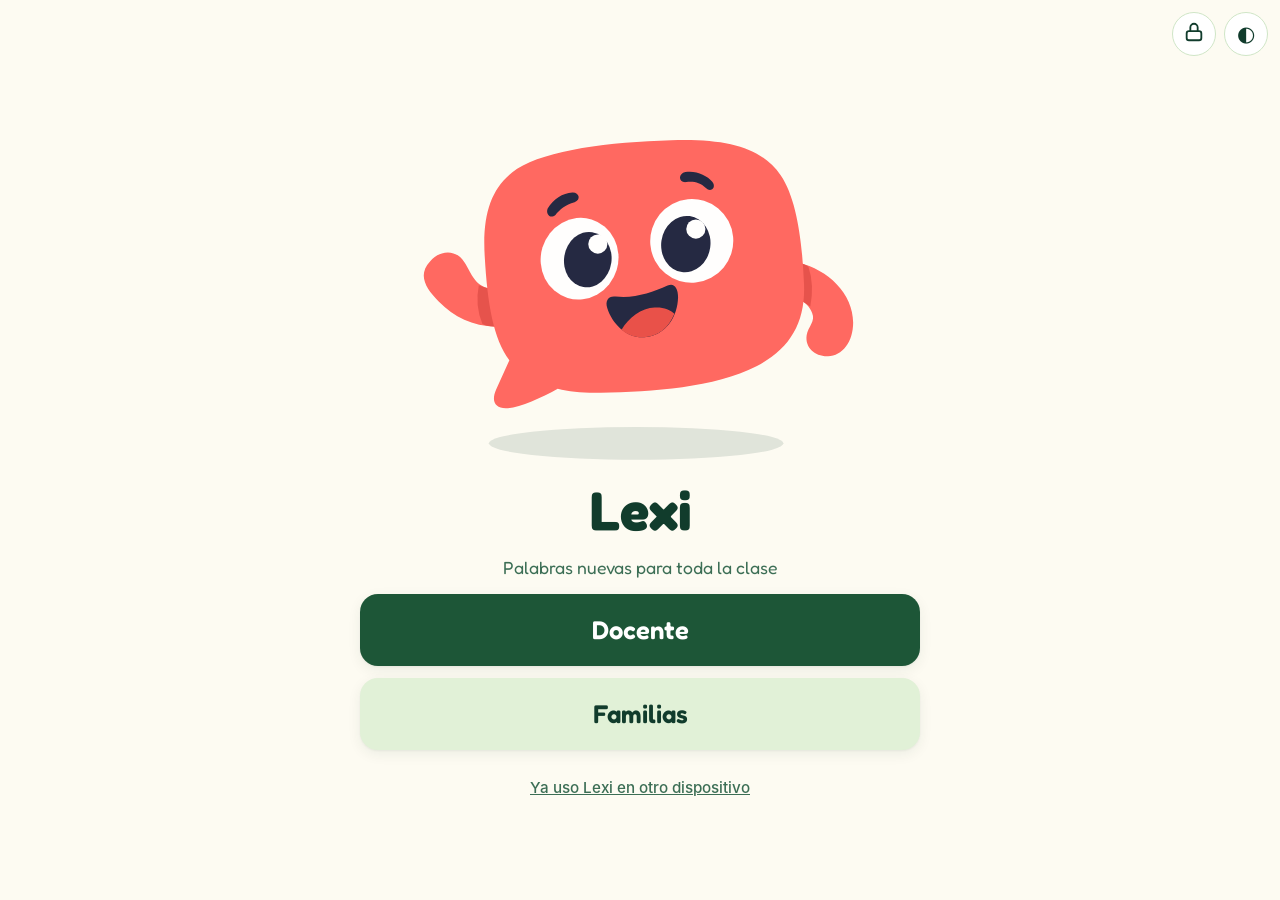
==== commit acce1c83: "Mascota nueva: bocadillo coral de Iván e iconos con ella Co-Authored-By: Claude Opus 5.5 <noreply@an" ====
--- a/index.html
+++ b/index.html
@@ -13,6 +13,7 @@
 <link rel="apple-touch-icon" href="icons/apple-touch-icon.png">
 <style>@font-face{font-family:'Fredoka';src:url(fonts/fredoka.woff) format('woff');font-weight:400 700;font-display:swap}
 @font-face{font-family:'Fredoka';src:url(fonts/fredoka-ext.woff) format('woff');font-weight:400 600;font-display:swap;unicode-range:U+0131,U+0152-0153,U+2122,U+2212}
+@font-face{font-family:'FredokaFina';src:url(fonts/fredoka-fina.woff) format('woff');font-weight:400;font-display:swap}
 @font-face{font-family:'Inter';src:url(fonts/inter-400.woff) format('woff');font-weight:400;font-display:swap}
 @font-face{font-family:'Inter';src:url(fonts/inter-500.woff) format('woff');font-weight:500;font-display:swap}
 @font-face{font-family:'Inter';src:url(fonts/inter-600.woff) format('woff');font-weight:600 700;font-display:swap}
@@ -26,7 +27,7 @@
   --fd:'Fredoka',system-ui,sans-serif;--fi:'Inter',system-ui,-apple-system,'Segoe UI',Roboto,sans-serif;
   --sh:0 1px 2px rgba(17,60,44,.05),0 4px 14px rgba(17,60,44,.07);
   --lexi-sombra:rgba(26,50,35,.14);
-  --m0:#57A052;--m1:#67AD5A;--m2:#7AB968;--m3:#2A693B;--mbr:#438D49;--mojo:#113C2C;--mboca:#0F3B2C;--mlengua:#E8776A;
+  --m0:#FF6961;--m3:#E6534C;--mojo:#252942;--mlengua:#E95149;
   --lx-hoja:#5FA757;--lx-prof:#1D5637;--lx-claro:#A9D69A;--lx-flor:#E8776A;--lx-tinta:#113C2C;--lx-blanco:#fff;
   --jar-cielo1:#BFE3F0;--jar-cielo2:#EAF6EF;--jar-sol:#F6C453;--jar-nube:#fff;--jar-col1:#A8D58B;--jar-col2:#86C46B;--jar-pasto:#6FB35A;--jar-pastilla:rgba(255,255,255,.9);--jar-pastilla-tx:#113C2C;
 }
@@ -121,7 +122,7 @@
 .gr-p{font-size:1.2rem}
 .nota-g{font:500 1rem var(--fi);color:var(--mu);margin:0;text-align:center}
 .pal-ch{margin:0;font:700 clamp(1.3rem,3vw,2rem) var(--fd);color:var(--aci)}
-.palabra-g{margin:0;font:700 clamp(3.5rem,16vw,9rem)/1 var(--fd);overflow-wrap:anywhere}
+.palabra-g{margin:0;font:400 clamp(3.5rem,16vw,9rem)/1 'FredokaFina',var(--fd);white-space:nowrap;text-align:center;max-width:100%}
 .silabas{margin:0;display:flex;flex-wrap:wrap;justify-content:center;align-items:center;gap:6px}
 .sil{display:inline-block;padding:.1em .4em;border-radius:.35em;background:var(--soft);font:700 clamp(2.4rem,11vw,6rem)/1.1 var(--fd)}
 .pt{font:700 clamp(2rem,9vw,5rem) var(--fd);color:var(--ac);font-style:normal}
@@ -274,12 +275,12 @@
 .mas .cuerpo{animation:lexi-flota 3.4s ease-in-out infinite alternate;transform-origin:50% 90%;transform-box:fill-box}
 .mas .sombra{animation:lexi-sombra 3.4s ease-in-out infinite alternate;transform-origin:50% 50%;transform-box:fill-box}
 .mas .ojo{animation:lexi-parpadea 5.2s infinite;transform-origin:50% 50%;transform-box:fill-box}
-.mas .brazo-i{animation:lexi-saluda 1.6s ease-in-out infinite alternate;transform-origin:42px 78px}
+.mas .brazo-i{animation:lexi-saluda 1.6s ease-in-out infinite alternate;transform-origin:460px 520px}
 .mas.quieta *{animation:none!important}
 @keyframes lexi-flota{from{transform:translateY(0) rotate(-1.5deg)}to{transform:translateY(-6px) rotate(1.5deg)}}
 @keyframes lexi-sombra{from{transform:scaleX(1);opacity:.14}to{transform:scaleX(.85);opacity:.08}}
 @keyframes lexi-parpadea{0%,91%,100%{transform:scaleY(1)}94%{transform:scaleY(.08)}}
-@keyframes lexi-saluda{from{transform:rotate(-6deg)}to{transform:rotate(12deg)}}
+@keyframes lexi-saluda{from{transform:rotate(-8deg)}to{transform:rotate(10deg)}}
 @media (prefers-reduced-motion:reduce){.mas *{animation:none!important}}
 </style>
 </head>
@@ -345,38 +346,29 @@
 function toast(m) { const t = document.createElement('div'); t.className = 'toast'; t.setAttribute('role', 'status'); t.textContent = m; document.body.appendChild(t); setTimeout(() => t.remove(), 2600); }
 
 /* ---- js/14-mascota.js ---- */
-/* ===== Mascota de Lexi: un bocadillo de palabras (diseño de Iván, 17-11-2026) =====
-   Dibujada a mano en vectores con formas limpias (círculos y curvas suaves de pocos puntos),
-   como las mascotas de Calculi, Lectori y Barri. Flota, parpadea y saluda con el brazo izquierdo;
+/* ===== Mascota de Lexi: bocadillo coral (diseño de Iván, 28-11-2026) =====
+   SVG de Iván pasado a función. Flota, parpadea y saluda con el brazo izquierdo;
    el brazo nace dentro del cuerpo, así que al girar nunca se abre un hueco.
-   Colores en --m0…--mlengua (estilos.css). */
+   Colores en --m0, --m3, --mojo y --mlengua (estilos.css). */
 function mascota(tam = 240, quieta = false) {
-  const cuerpo = 'M62 16C88 8 120 3 144 4C170 5 182 14 185 36C188 56 188 76 182 92C176 104 160 110 140 113C112 117 92 119 74 119C66 122 54 127 45 128.5C38 129.5 35.5 124 39 120C42 115 45 109 46 104C38 92 35 76 36 60C37 40 44 24 62 16Z';
-  const boca = 'M96 80.5C107 81.5 119 79 128 74.5C131 73 132.4 75.5 131.8 79C130 91 121.5 98.5 112 98.5C102 98.5 95 90.5 94.5 84.5C94.2 82 94.8 80.4 96 80.5Z';
-  const ojo = (cx, cy, r, px, py) => `<g class="ojo"><circle cx="${cx}" cy="${cy}" r="${r}" fill="#fff"/>`
-    + `<circle cx="${px}" cy="${py}" r="${(r * .63).toFixed(1)}" fill="var(--mojo)"/>`
-    + `<circle cx="${px + 5.5}" cy="${py - 6.5}" r="${(r * .25).toFixed(1)}" fill="#fff"/></g>`;
-  return `<svg class="mas${quieta ? ' quieta' : ''}" width="${tam}" height="${Math.round(tam * 148 / 216)}" viewBox="0 0 216 148" role="img" aria-label="Lexi, la mascota">
-  <defs>
-    <linearGradient id="lexi-g" gradientUnits="userSpaceOnUse" x1="0" y1="4" x2="0" y2="120"><stop offset="0" style="stop-color:var(--m2)"/><stop offset="1" style="stop-color:var(--m0)"/></linearGradient>
-    <clipPath id="lexi-d"><path d="M180 60C194 60 206 70 209 84C211 95 207 105 199 105C192 105 188 98 190 90C191 84 188 78 180 76Z"/></clipPath><clipPath id="lexi-i"><path d="M54 70C42 66 31 59 24 52C18 46 9 47 5 54C1 61 4 70 12 76C22 84 36 89 54 88Z"/></clipPath><clipPath id="lexi-c"><path d="${cuerpo}"/></clipPath><clipPath id="lexi-b"><path d="${boca}"/></clipPath>
-  </defs>
-  <ellipse class="sombra" cx="111" cy="138" rx="55" ry="6.5" fill="currentColor" opacity=".12"/>
+  const ojo = (bx, by, brx, bry, br, px, py, prx, pry, pr, hx, hy) => `<g class="ojo">`
+    + `<ellipse cx="${bx}" cy="${by}" rx="${brx}" ry="${bry}" transform="rotate(${br} ${bx} ${by})" fill="#fffefd"/>`
+    + `<ellipse cx="${px}" cy="${py}" rx="${prx}" ry="${pry}" transform="rotate(${pr} ${px} ${py})" fill="var(--mojo)"/>`
+    + `<circle cx="${hx}" cy="${hy}" r="21" fill="#fffefd"/></g>`;
+  return `<svg class="mas${quieta ? ' quieta' : ''}" width="${tam}" height="${Math.round(tam * 725 / 965)}" viewBox="295 140 965 725" role="img" aria-label="Lexi, la mascota">
+  <ellipse class="sombra" cx="769" cy="818" rx="323" ry="36" fill="currentColor" opacity=".12"/>
   <g class="cuerpo">
-    <path d="M180 60C194 60 206 70 209 84C211 95 207 105 199 105C192 105 188 98 190 90C191 84 188 78 180 76Z" fill="var(--mbr)"/>
-    <path d="M182 57C190 62 193.5 77 189 92L176 92L176 57Z" fill="var(--m3)" opacity=".8" clip-path="url(#lexi-d)"/>
     <g class="brazo-i">
-      <path d="M54 70C42 66 31 59 24 52C18 46 9 47 5 54C1 61 4 70 12 76C22 84 36 89 54 88Z" fill="var(--mbr)"/>
-      <path d="M39 63C32 69 30.5 79 34 87.5L50 88L50 63Z" fill="var(--m3)" opacity=".8" clip-path="url(#lexi-i)"/>
+      <path d="M455 478C416 478 408 444 392 420C373 391 338 394 317 419C289 449 308 479 336 507C370 541 410 561 461 562Z" fill="var(--m0)"/>
+      <path d="M424 471Q440 478 455 480L466 561Q444 563 432 556Q415 516 424 471Z" fill="var(--m3)"/>
     </g>
-    <path d="${cuerpo}" fill="url(#lexi-g)"/>
-    <g clip-path="url(#lexi-c)">
-      <path d="M28 94C56 112 102 116 142 109C162 105.5 178 97 192 82L192 140L28 140Z" fill="var(--mbr)" opacity=".75"/>
-    </g>
-    <path d="M67.5 39Q72 31 80.5 32.5M135 21Q143 18.5 149 26.5" fill="none" stroke="var(--mojo)" stroke-width="3.8" stroke-linecap="round"/>
-    ${ojo(82, 62, 20, 85.5, 61.5)}${ojo(140, 53.5, 20.5, 137.5, 53.5)}
-    <path d="${boca}" fill="var(--mboca)"/>
-    <ellipse cx="115" cy="96.5" rx="14.5" ry="9.5" fill="var(--mlengua)" clip-path="url(#lexi-b)"/>
+    <path d="M1125 422C1190 437 1245 490 1245 553C1245 596 1221 626 1190 627C1161 628 1139 608 1143 581C1146 562 1163 550 1155 532C1150 519 1140 508 1127 502Z" fill="var(--m0)"/>
+    <path d="M1126 422Q1140 425 1147 431Q1160 469 1151 518L1125 501Z" fill="var(--m3)"/>
+    <path d="M437 409C431 314 452 253 508 216C573 174 711 157 846 153C969 149 1044 169 1086 230C1121 281 1133 374 1137 464C1142 552 1107 611 1033 649C941 696 806 705 691 707C652 708 623 704 597 698C559 719 511 741 483 741C459 740 451 725 462 700L491 636C456 589 443 513 437 409Z" fill="var(--m0)"/>
+    ${ojo(645, 413, 85, 90, 17, 663, 415, 52, 61, 9, 685, 381)}${ojo(891, 374, 91, 92, 17, 878, 381, 54, 62, 8, 900, 348)}
+    <path d="M575 303C587 283 608 269 629 268C644 267 649 284 634 289C614 294 601 306 592 317C581 327 570 315 575 303ZM877 223C900 219 924 230 936 244C946 256 933 269 922 258C909 246 896 243 879 245C861 247 861 226 877 223Z" fill="var(--mojo)"/>
+    <path d="M724 496C765 501 804 487 838 472C852 465 861 477 861 497C860 541 834 580 791 585C750 590 717 556 706 522C700 504 709 494 724 496Z" fill="var(--mojo)"/>
+    <path d="M737 569C753 542 780 521 810 520C829 519 844 525 853 534C840 565 819 582 791 585C770 588 751 581 737 569Z" fill="var(--mlengua)"/>
   </g>
 </svg>`;
 }
@@ -915,7 +907,7 @@
 }
 
 /** G3 · Gestos que se parecen entre semanas (docs/tareas-gesto-relaciona.md, apartado 5): nunca se ponen juntos como opciones de la forma 2. */
-const GESTOS_PARECIDOS = [['descubrir', 'oscuro'], ['rodear', 'repetir'], ['primero', 'solucion'], ['respetar', 'ser-vivo'], ['agotado', 'tranquilo'], ['observar', 'pista', 'paisaje']];
+const GESTOS_PARECIDOS = [['descubrir', 'oscuro'], ['rodear', 'repetir'], ['primero', 'solucion'], ['respetar', 'ser-vivo'], ['agotado', 'tranquilo'], ['observar', 'pista', 'paisaje', 'fijarse'], ['solucion', 'idea'], ['primero', 'unico'], ['clasificar', 'repartir'], ['repetir', 'cambiar', 'continuar'], ['crecer', 'mejorar'], ['explicar', 'necesitar', 'proponer'], ['timido', 'confundido'], ['pesado', 'esforzarse'], ['soleado', 'alrededor']];
 const seParecen = (a, b) => GESTOS_PARECIDOS.some(g => g.includes(a) && g.includes(b));
 /** G2 + G3 + G4 · Qué forma de `gesto` sale la vez número `k` y con qué opciones. Forma 1 («Haz el gesto») las veces pares; forma 2 («¿Qué palabra es?»)
     las impares, siempre que haya 2 palabras presentadas para acompañar: primero de su semana, si no de la anterior (la más cercana primero), nunca de una posterior
@@ -936,7 +928,7 @@
 const sinTildes = s => String(s).normalize('NFD').replace(/[\u0300-\u036f]/g, '').toLowerCase().trim();
 /** L2 · Las 60 palabras de 1.º (sin tildes). Un elemento de `parecida` o `contraria` que sea una de ellas solo vale si ya está presentada;
     los demás (rápido, lento, muy cansado) son palabras de todos los días y valen siempre. Un test la compara con docs/. */
-const PAQUETE_1 = ['observar', 'comparar', 'ordenar', 'enorme', 'fragil', 'curioso', 'senalar', 'completar', 'describir', 'diminuto', 'veloz', 'valiente', 'explicar', 'elegir', 'clasificar', 'parecido', 'diferente', 'sorprendido', 'rodear', 'unir', 'descubrir', 'suave', 'aspero', 'agotado', 'primero', 'despues', 'finalmente', 'antiguo', 'moderno', 'proteger', 'imaginar', 'recordar', 'preguntar', 'brillante', 'oscuro', 'orgulloso', 'repetir', 'cambiar', 'comprobar', 'necesario', 'sencillo', 'tranquilo', 'problema', 'solucion', 'pista', 'resistente', 'delicado', 'nervioso', 'compartir', 'colaborar', 'respetar', 'cuidadoso', 'amable', 'paciente', 'ser vivo', 'alimento', 'paisaje', 'crecer', 'necesitar', 'estacion', 'tachar', 'marcar', 'contestar', 'pesado', 'ligero', 'emocionado', 'entre', 'alrededor', 'separar', 'helado', 'caluroso', 'timido', 'faltar', 'sobrar', 'repartir', 'ruidoso', 'silencioso', 'turno', 'personaje', 'titulo', 'de repente', 'gracioso', 'serio', 'asustado', 'respirar', 'saborear', 'articulacion', 'higiene', 'descansar', 'saludable', 'adivinar', 'decidir', 'agradable', 'desagradable', 'furioso', 'norma', 'cantidad', 'mitad', 'doble', 'lleno', 'vacio', 'equipo', 'intentar', 'equivocarse', 'complicado', 'util', 'frustrado', 'esforzarse', 'antes', 'durante', 'continuar', 'recto', 'torcido', 'aburrido', 'domestico', 'salvaje', 'nacer', 'semilla', 'raiz', 'refugio', 'opinar', 'proponer', 'importante', 'valioso', 'celoso', 'incluir', 'fijarse', 'detalle', 'idea', 'extrano', 'unico', 'confundido', 'colocar', 'serie', 'entero', 'estropeado', 'desanimado', 'consolar', 'construir', 'mezclar', 'decorar', 'profundo', 'puntiagudo', 'acompanar'];
+const PAQUETE_1 = ['observar', 'comparar', 'ordenar', 'enorme', 'fragil', 'curioso', 'senalar', 'completar', 'describir', 'diminuto', 'veloz', 'valiente', 'explicar', 'elegir', 'clasificar', 'parecido', 'diferente', 'sorprendido', 'rodear', 'unir', 'descubrir', 'suave', 'aspero', 'agotado', 'primero', 'despues', 'finalmente', 'antiguo', 'moderno', 'proteger', 'imaginar', 'recordar', 'preguntar', 'brillante', 'oscuro', 'orgulloso', 'repetir', 'cambiar', 'comprobar', 'necesario', 'sencillo', 'tranquilo', 'problema', 'solucion', 'pista', 'resistente', 'delicado', 'nervioso', 'compartir', 'colaborar', 'respetar', 'cuidadoso', 'amable', 'paciente', 'ser vivo', 'alimento', 'paisaje', 'crecer', 'necesitar', 'estacion', 'tachar', 'marcar', 'contestar', 'pesado', 'ligero', 'emocionado', 'entre', 'alrededor', 'separar', 'helado', 'caluroso', 'timido', 'faltar', 'sobrar', 'repartir', 'ruidoso', 'silencioso', 'turno', 'personaje', 'titulo', 'de repente', 'gracioso', 'serio', 'asustado', 'respirar', 'saborear', 'articulacion', 'higiene', 'descansar', 'saludable', 'adivinar', 'decidir', 'agradable', 'desagradable', 'furioso', 'norma', 'cantidad', 'mitad', 'doble', 'lleno', 'vacio', 'equipo', 'intentar', 'equivocarse', 'complicado', 'util', 'frustrado', 'esforzarse', 'antes', 'durante', 'continuar', 'recto', 'torcido', 'aburrido', 'domestico', 'salvaje', 'nacer', 'semilla', 'raiz', 'refugio', 'opinar', 'proponer', 'importante', 'valioso', 'celoso', 'incluir', 'fijarse', 'detalle', 'idea', 'extrano', 'unico', 'confundido', 'colocar', 'serie', 'entero', 'estropeado', 'desanimado', 'consolar', 'construir', 'mezclar', 'decorar', 'profundo', 'puntiagudo', 'acompanar', 'objeto', 'material', 'natural', 'artificial', 'impermeable', 'maquina', 'imitar', 'crear', 'comodo', 'apretado', 'solo', 'educado', 'practicar', 'mejorar', 'concentrarse', 'abundante', 'escaso', 'animar', 'respuesta', 'resultado', 'maduro', 'fresco', 'perdonar', 'carinoso', 'plan', 'ademas', 'soleado', 'nublado', 'atento', 'confiar', 'planeta', 'medio ambiente', 'contaminar', 'residuo', 'reciclar', 'ahorrar'];
 /** L1 + L2 + L4 · Preguntas que valen hoy para una palabra, en el orden de L4: primera parecida, primera contraria, segunda parecida…
     (`rel.mas` no se mira nunca). `pres` = fichas presentadas. Devuelve [{tipo: 'parecida'|'contraria', q}]. */
 function preguntasRelaciona(p, pres = []) {
@@ -1246,7 +1238,20 @@
 function pintar() {
   $('#app').dataset.sc = PANT;
   $('#app').innerHTML = barra() + (SC[PANT] || SC.inicio)();
-}
+  ajustarPalabras();
+}
+/** Cada palabra grande cabe siempre en una sola línea: si no cabe al tamaño de la hoja de estilos, se reduce la letra. */
+function ajustarPalabras() {
+  document.querySelectorAll('.palabra-g').forEach(el => {
+    el.style.fontSize = '';
+    const pa = el.parentElement, cs = getComputedStyle(pa);
+    const libre = Math.min(pa.clientWidth - parseFloat(cs.paddingLeft) - parseFloat(cs.paddingRight), document.documentElement.clientWidth - 24);
+    const w = el.scrollWidth;
+    if (libre > 0 && w > libre) el.style.fontSize = (parseFloat(getComputedStyle(el).fontSize) * libre / w * 0.97).toFixed(1) + 'px';
+  });
+}
+window.addEventListener('resize', () => ajustarPalabras());
+if (document.fonts && document.fonts.ready) document.fonts.ready.then(() => ajustarPalabras());
 function go(p) { PANT = p; ERR = ''; pintar(); window.scrollTo(0, 0); }
 function atras() {
   if (PANT === 'tz' && (TZ.sub || TZ.borrar)) { TZ.sub = ''; TZ.borrar = ''; TZ.imp = null; ERR = ''; return pintar(); }
@@ -2393,7 +2398,7 @@
   ],
   acaba: ['Para ordenar estos números de menor a mayor, empiezo por…', 'Si ordeno a mi familia del más joven al más mayor, primero va…'],
   habla: '¿Cómo ordenarías tus juguetes: por tamaño, por color…? Cuéntaselo a tu compañero.',
-  rel: { parecida: ['colocar'], contraria: ['mezclar'], familia: ['orden', 'ordenado', 'desordenar'], mas: ['desordenar'] }
+  rel: { parecida: [], contraria: ['mezclar'], familia: ['orden', 'ordenado', 'desordenar'], mas: ['desordenar', 'colocar'] }
 });
 
 /* ---- js/palabras/s02-completar.js ---- */
@@ -3778,7 +3783,7 @@
   ],
   acaba: ['Soy amable cuando…', 'Me siento bien cuando alguien es amable conmigo porque…'],
   habla: '¿Qué puedes hacer o decir hoy para ser amable con alguien?',
-  rel: { parecida: ['cariñoso', 'educado'], contraria: ['antipático'], familia: ['amabilidad'] }
+  rel: { parecida: [], contraria: ['antipático'], familia: ['amabilidad'], mas: ['cariñoso', 'educado'] }
 });
 
 /* ---- js/palabras/s09-colaborar.js ---- */
